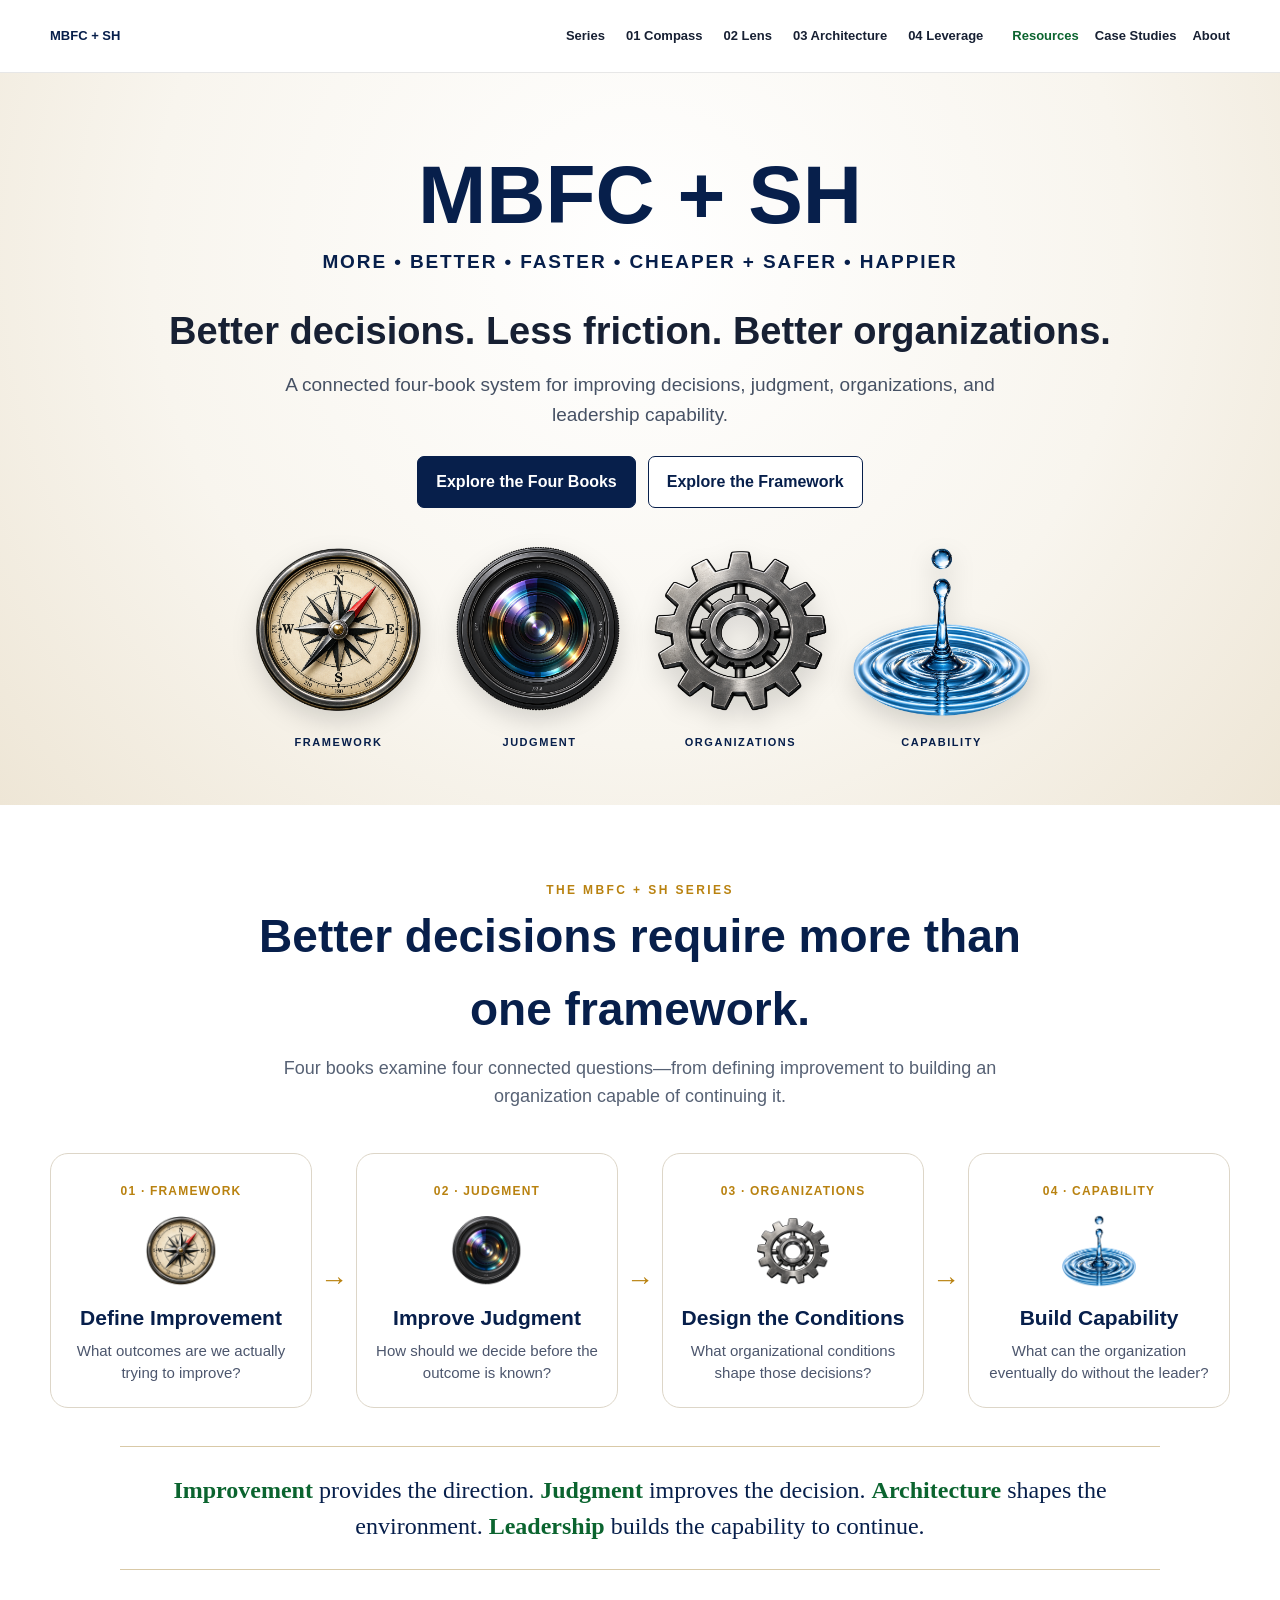
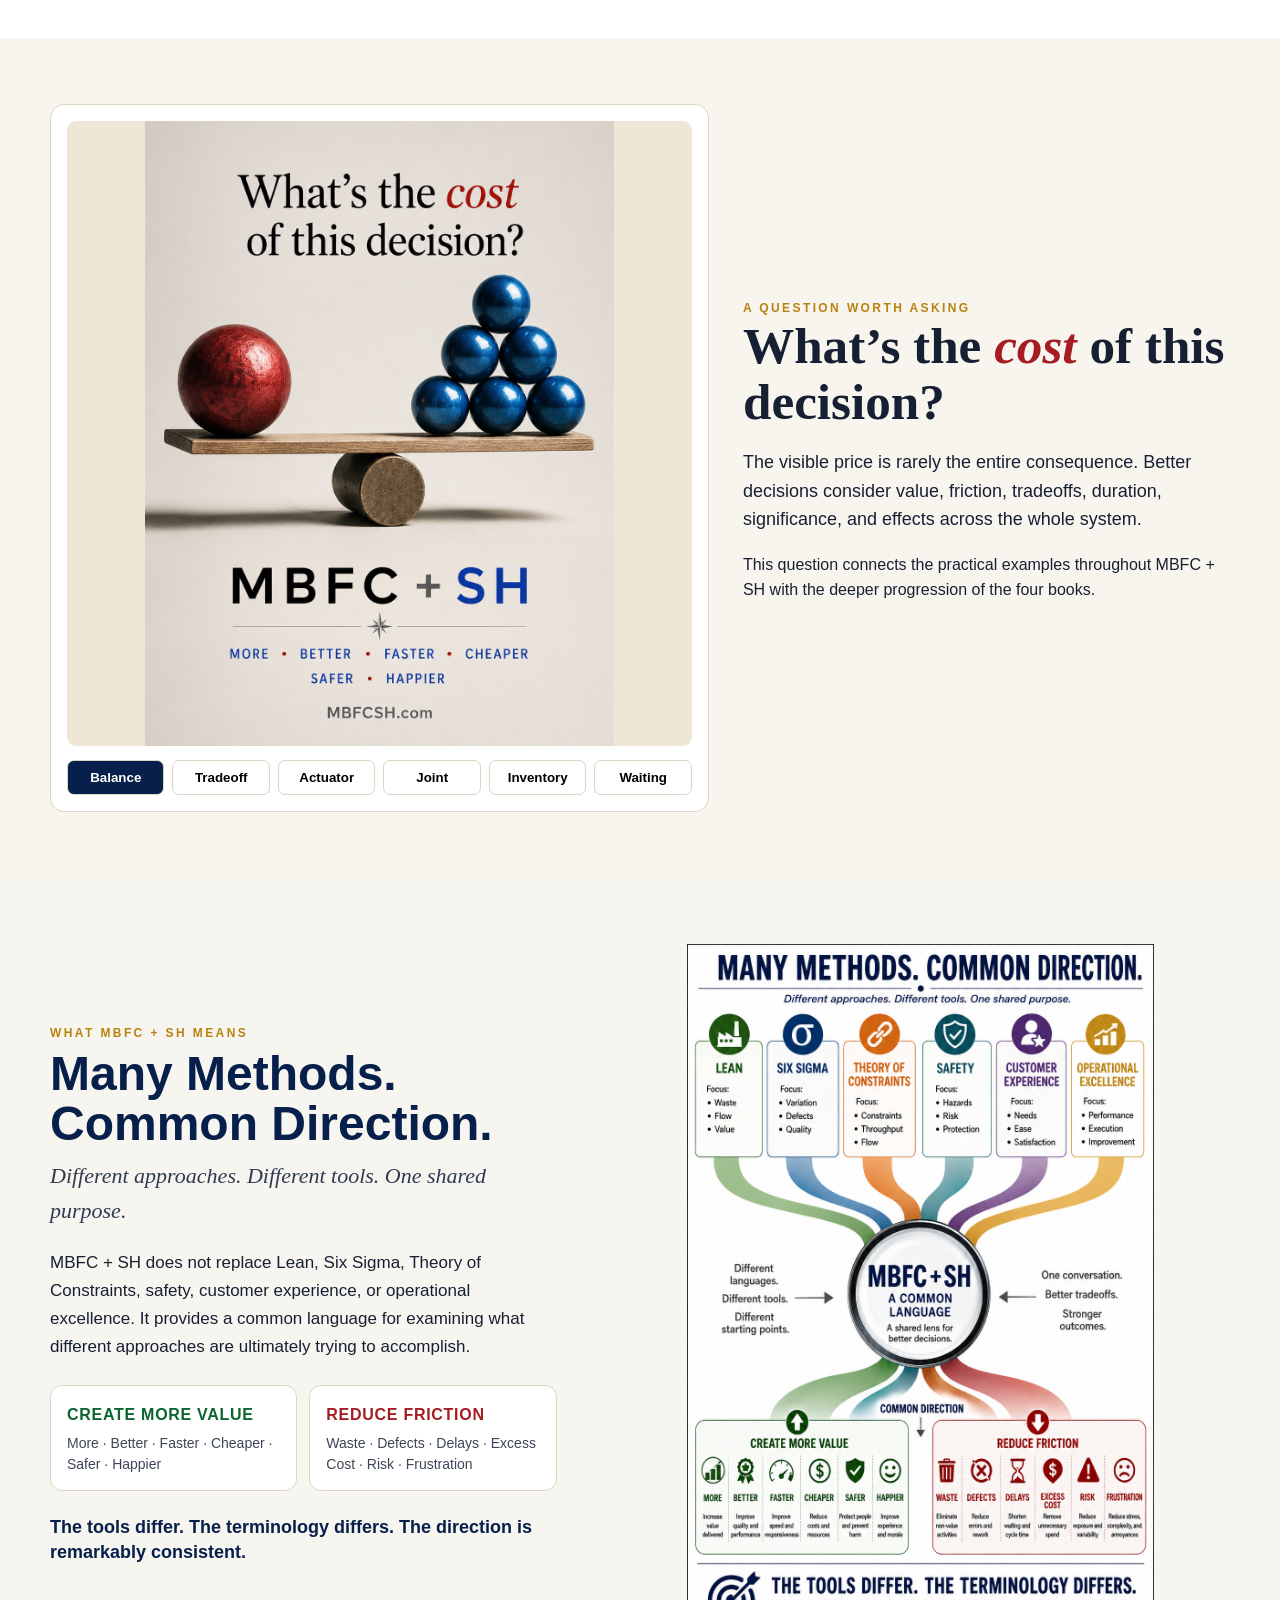
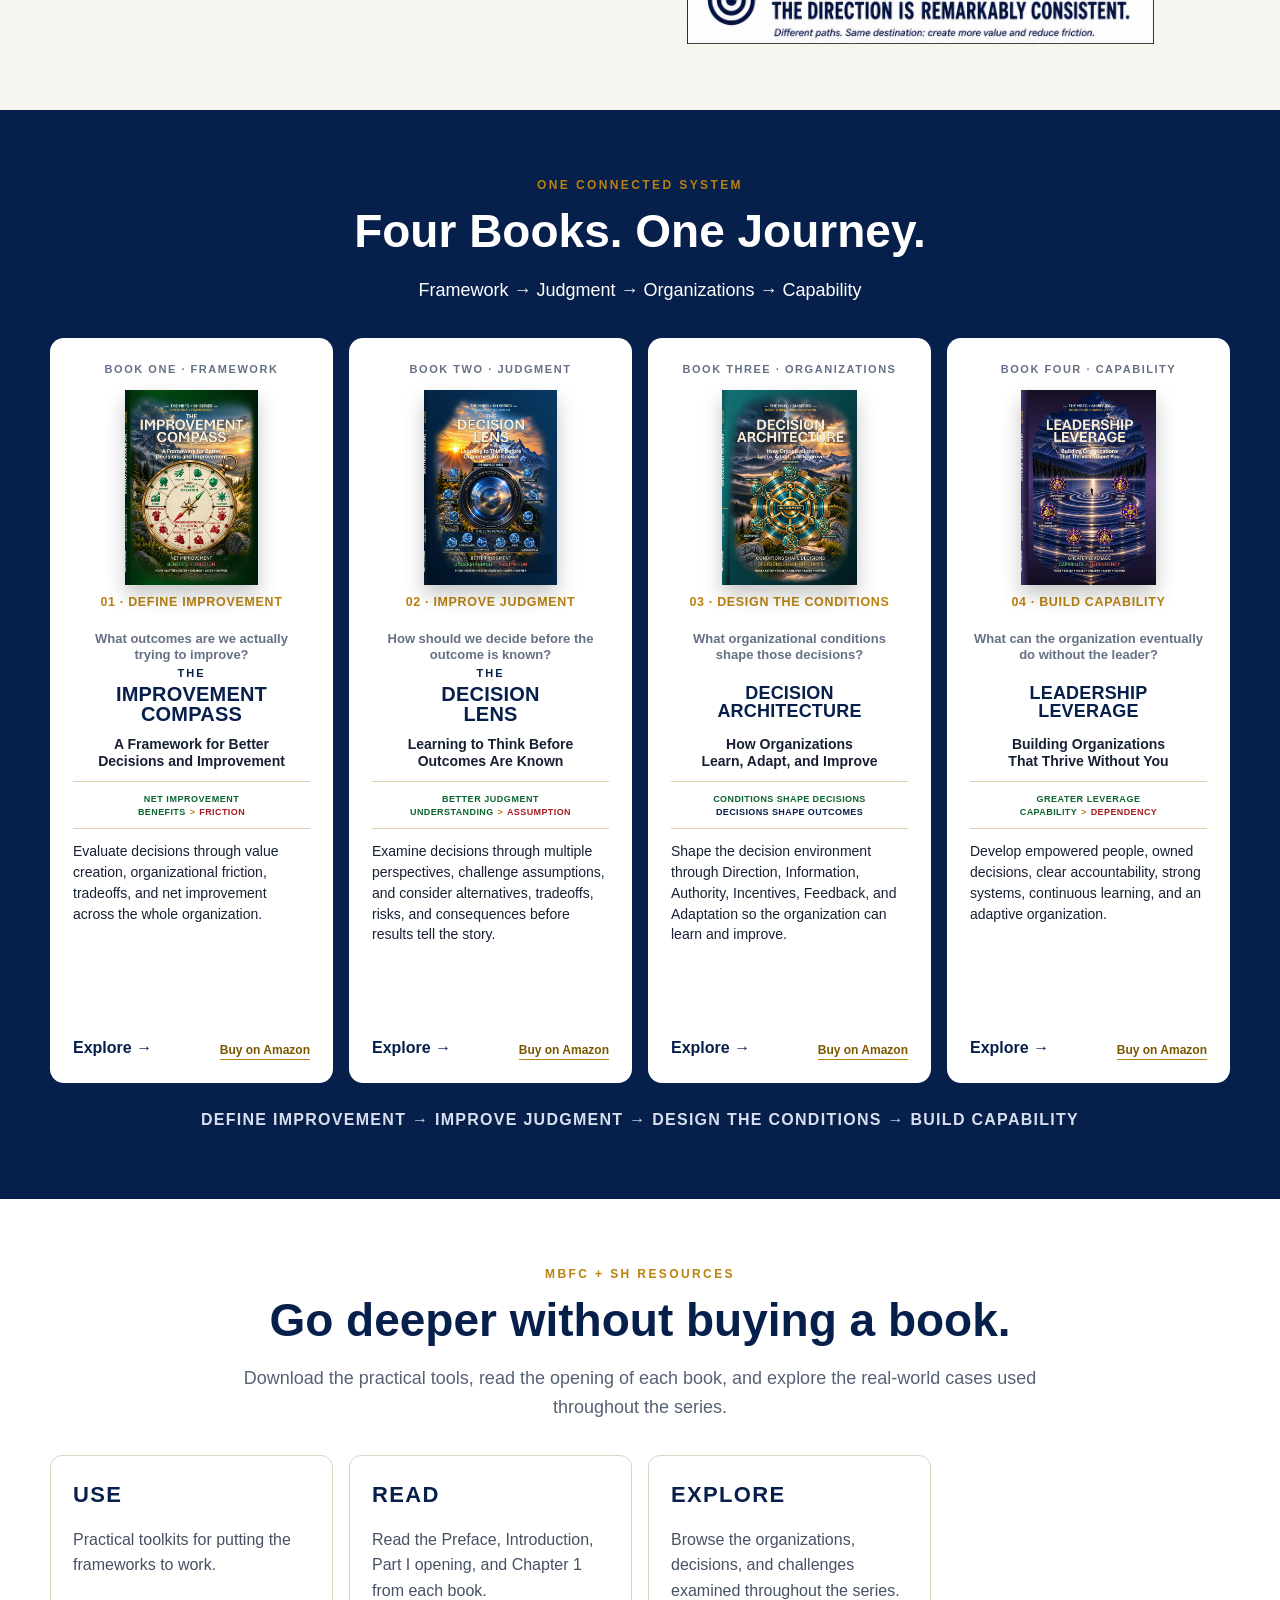
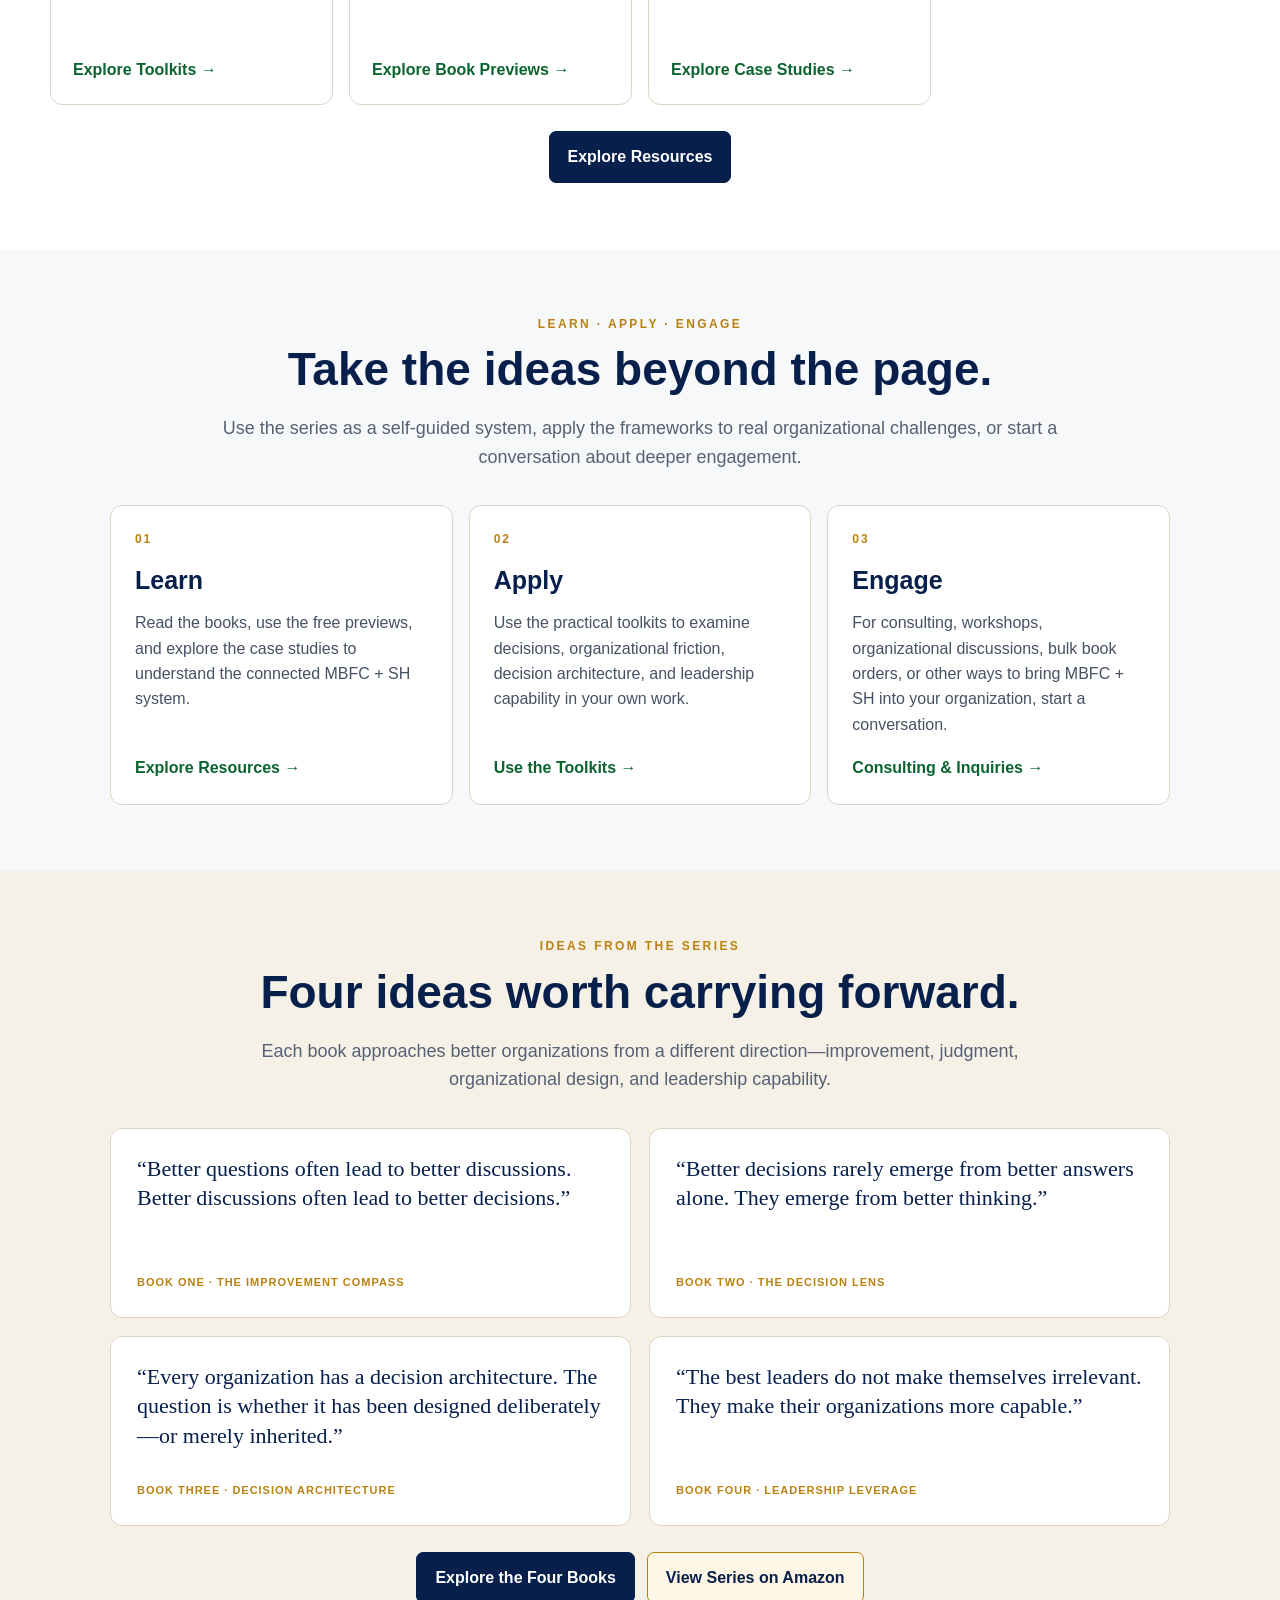
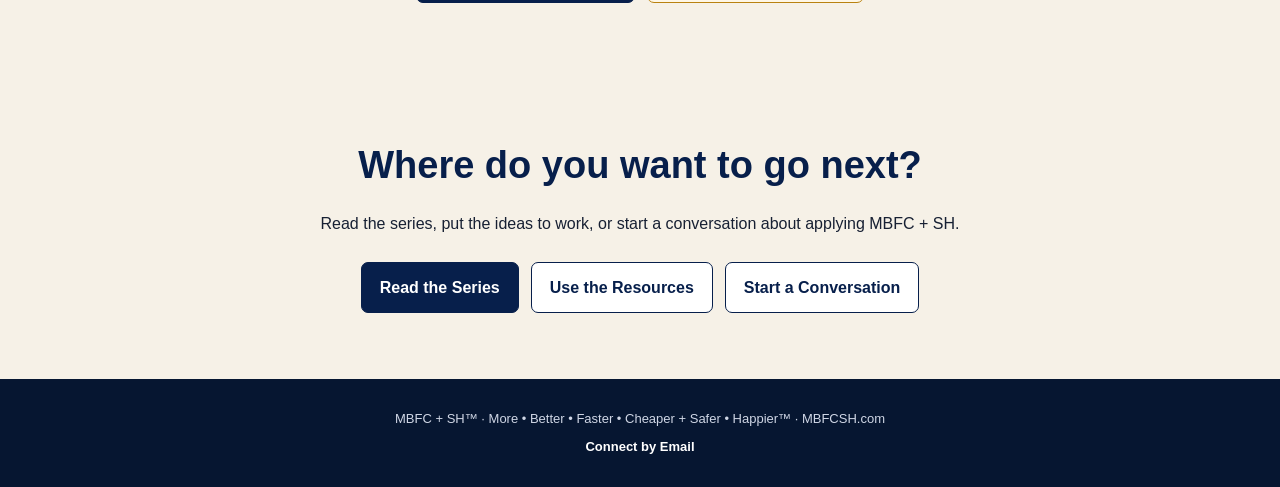
==== index.html @ 01ba4098 "Add files via upload" ====
<!DOCTYPE html>

<html lang="en">
<head>
<meta charset="utf-8"/><meta content="width=device-width,initial-scale=1" name="viewport"/>
<title>MBFC + SH | Four Books. One Connected System.</title>
<meta content="The MBFC + SH Series by Daniel Nichols: The Improvement Compass, The Decision Lens, Decision Architecture, and Leadership Leverage." name="description"/>
<link href="site.css" rel="stylesheet"/><link href="favicon.png" rel="icon" type="image/png"/>
</head>
<body>
<nav class="top"><div class="wrap nav"><a class="brand" href="index.html">MBFC + SH</a><div class="booknav"><a href="index.html">Series</a><a href="book-1.html">01 Compass</a><a href="book-2.html">02 Lens</a><a href="book-3.html">03 Architecture</a><a href="book-4.html">04 Leverage</a></div><div class="utility"><a class="resources" href="resources.html">Resources</a><a href="case-studies.html">Case Studies</a><a href="about.html">About</a></div></div></nav>
<header class="hero" id="top"><div class="wrap"><h1>MBFC + SH</h1><div class="strap">MORE • BETTER • FASTER • CHEAPER + SAFER • HAPPIER</div><h2>Better decisions. Less friction. Better organizations.</h2><p class="lead">A connected four-book system for improving decisions, judgment, organizations, and leadership capability.</p><div class="actions"><a class="btn primary" href="#books">Explore the Four Books</a><a class="btn secondary" href="#framework">Explore the Framework</a></div><div aria-label="The four-book journey" class="hero-symbols"><div><img alt="Compass symbol for The Improvement Compass" src="MBFC+SH_B1_Icon_Compass(1).png"/><span>FRAMEWORK</span></div><div><img alt="Lens symbol for The Decision Lens" src="MBFC+SH_B2_Icon_Lens(1).png"/><span>JUDGMENT</span></div><div><img alt="Gear symbol for Decision Architecture" src="MBFC+SH_B3_Icon_Gear(1).png"/><span>ORGANIZATIONS</span></div><div><img alt="Ripple symbol for Leadership Leverage" src="MBFC+SH_B4_Icon_Ripple(2).png"/><span>CAPABILITY</span></div></div></div></header>
<main>
<section class="series-system" id="framework"><div class="wrap"><div class="section-title"><div class="eyebrow">The MBFC + SH Series</div><h2>Better decisions require more than one framework.</h2><p>Four books examine four connected questions—from defining improvement to building an organization capable of continuing it.</p></div><div aria-label="The MBFC + SH four-book progression" class="series-progression"><article><div class="series-step">01 · FRAMEWORK</div><img alt="Compass symbol" src="MBFC+SH_B1_Icon_Compass(1).png"/><h3>Define Improvement</h3><p>What outcomes are we actually trying to improve?</p></article><div aria-hidden="true" class="series-arrow">→</div><article><div class="series-step">02 · JUDGMENT</div><img alt="Lens symbol" src="MBFC+SH_B2_Icon_Lens(1).png"/><h3>Improve Judgment</h3><p>How should we decide before the outcome is known?</p></article><div aria-hidden="true" class="series-arrow">→</div><article><div class="series-step">03 · ORGANIZATIONS</div><img alt="Architecture symbol" src="MBFC+SH_B3_Icon_Gear(1).png"/><h3>Design the Conditions</h3><p>What organizational conditions shape those decisions?</p></article><div aria-hidden="true" class="series-arrow">→</div><article><div class="series-step">04 · CAPABILITY</div><img alt="Ripple symbol" src="MBFC+SH_B4_Icon_Ripple(2).png"/><h3>Build Capability</h3><p>What can the organization eventually do without the leader?</p></article></div><div class="series-synthesis"><p><strong>Improvement</strong> provides the direction. <strong>Judgment</strong> improves the decision. <strong>Architecture</strong> shapes the environment. <strong>Leadership</strong> builds the capability to continue.</p></div></div></section><section class="cost"><div class="wrap cost-grid"><div class="cost-visual"><div class="cost-image-stage"><img alt="What’s the cost of this decision? MBFC + SH illustration" id="costImage" src="ChatGPT Image Jul 16, 2026, 05_05_32 PM.png"/></div><div class="cost-tabs"><button class="active" data-img="ChatGPT Image Jul 16, 2026, 05_05_32 PM.png">Balance</button><button data-img="ChatGPT Image Jul 16, 2026, 05_11_54 PM.png">Tradeoff</button><button data-img="ChatGPT Image Jul 16, 2026, 06_37_06 PM.png">Actuator</button><button data-img="ChatGPT Image Jul 16, 2026, 06_38_28 PM.png">Joint</button><button data-img="ChatGPT Image Jul 16, 2026, 06_44_32 PM.png">Inventory</button><button data-img="ChatGPT Image Jul 16, 2026, 06_46_07 PM.png">Waiting</button></div></div><div><div class="eyebrow">A Question Worth Asking</div><h2>What’s the <em>cost</em> of this decision?</h2><p style="font-size:18px">The visible price is rarely the entire consequence. Better decisions consider value, friction, tradeoffs, duration, significance, and effects across the whole system.</p><p>This question connects the practical examples throughout MBFC + SH with the deeper progression of the four books.</p></div></div></section><section class="common-direction" id="common-direction"><div class="wrap common-direction-grid"><div class="common-direction-copy"><div class="eyebrow">What MBFC + SH Means</div><h2>Many Methods. Common Direction.</h2><p class="common-direction-lead">Different approaches. Different tools. One shared purpose.</p><p>MBFC + SH does not replace Lean, Six Sigma, Theory of Constraints, safety, customer experience, or operational excellence. It provides a common language for examining what different approaches are ultimately trying to accomplish.</p><div class="common-direction-outcomes"><div><strong>Create more value</strong><span>More · Better · Faster · Cheaper · Safer · Happier</span></div><div><strong>Reduce friction</strong><span>Waste · Defects · Delays · Excess Cost · Risk · Frustration</span></div></div><p class="common-direction-close">The tools differ. The terminology differs. The direction is remarkably consistent.</p></div><figure class="common-direction-visual"><img alt="Many Methods. Common Direction. Different improvement approaches converge on MBFC + SH as a common language for creating more value and reducing organizational friction." src="B1_Many_Methods_Common_Direction.png"/></figure></div></section>
<section class="journey" id="books"><div class="wrap"><div class="section-title"><div class="eyebrow">One Connected System</div><h2>Four Books. One Journey.</h2><p>Framework → Judgment → Organizations → Capability</p></div><div class="journey-grid">
<article class="book" id="book1"><div class="num">BOOK ONE · FRAMEWORK</div><div class="journey-cover"><img alt="Book 1 front cover" src="MBFC_SH_B1_Front_Cover.png"/></div><div class="book-purpose"><strong>01 · DEFINE IMPROVEMENT</strong><br/>What outcomes are we actually trying to improve?</div><h3 class="cover-title has-the"><span class="small-the">THE</span><span class="main-title"><span>IMPROVEMENT</span><span>COMPASS</span></span></h3><div class="cover-subtitle"><span>A Framework for Better</span><span>Decisions and Improvement</span></div><div class="book-equation"><span class="equation-outcome">NET IMPROVEMENT</span><span class="equation-detail"><span class="formula-positive">BENEFITS</span> <span class="formula-sign">&gt;</span> <span class="formula-negative">FRICTION</span></span></div><p class="book-description">Evaluate decisions through value creation, organizational friction, tradeoffs, and net improvement across the whole organization.</p><div class="book-card-actions"><a class="book-explore" href="book-1.html">Explore →</a><a class="book-amazon" href="https://www.amazon.com/gp/product/B0HK3CNXB6" rel="noopener" target="_blank">Buy on Amazon</a></div></article>
<article class="book" id="book2"><div class="num">BOOK TWO · JUDGMENT</div><div class="journey-cover"><img alt="Book 2 front cover" src="MBFC_SH_B2_Front_Cover.png"/></div><div class="book-purpose"><strong>02 · IMPROVE JUDGMENT</strong><br/>How should we decide before the outcome is known?</div><h3 class="cover-title has-the"><span class="small-the">THE</span><span class="main-title"><span>DECISION</span><span>LENS</span></span></h3><div class="cover-subtitle"><span>Learning to Think Before</span><span>Outcomes Are Known</span></div><div class="book-equation"><span class="equation-outcome">BETTER JUDGMENT</span><span class="equation-detail"><span class="formula-positive">UNDERSTANDING</span> <span class="formula-sign">&gt;</span> <span class="formula-negative">ASSUMPTION</span></span></div><p class="book-description">Examine decisions through multiple perspectives, challenge assumptions, and consider alternatives, tradeoffs, risks, and consequences before results tell the story.</p><div class="book-card-actions"><a class="book-explore" href="book-2.html">Explore →</a><a class="book-amazon" href="https://www.amazon.com/gp/product/B0HJXK1VC1" rel="noopener" target="_blank">Buy on Amazon</a></div></article>
<article class="book" id="book3"><div class="num">BOOK THREE · ORGANIZATIONS</div><div class="journey-cover"><img alt="Book 3 front cover" src="MBFC_SH_B3_Front_Cover.png"/></div><div class="book-purpose"><strong>03 · DESIGN THE CONDITIONS</strong><br/>What organizational conditions shape those decisions?</div><h3 class="cover-title"><span class="main-title"><span>DECISION</span><span>ARCHITECTURE</span></span></h3><div class="cover-subtitle"><span>How Organizations</span><span>Learn, Adapt, and Improve</span></div><div class="book-equation"><span class="formula-positive">CONDITIONS SHAPE DECISIONS</span><span class="equation-detail formula-causal">DECISIONS SHAPE OUTCOMES</span></div><p class="book-description">Shape the decision environment through Direction, Information, Authority, Incentives, Feedback, and Adaptation so the organization can learn and improve.</p><div class="book-card-actions"><a class="book-explore" href="book-3.html">Explore →</a><a class="book-amazon" href="https://www.amazon.com/gp/product/B0HK3NGKKW" rel="noopener" target="_blank">Buy on Amazon</a></div></article>
<article class="book" id="book4"><div class="num">BOOK FOUR · CAPABILITY</div><div class="journey-cover"><img alt="Book 4 front cover" src="MBFC_SH_B4_Front_Cover.png"/></div><div class="book-purpose"><strong>04 · BUILD CAPABILITY</strong><br/>What can the organization eventually do without the leader?</div><h3 class="cover-title"><span class="main-title"><span>LEADERSHIP</span><span>LEVERAGE</span></span></h3><div class="cover-subtitle"><span>Building Organizations</span><span>That Thrive Without You</span></div><div class="book-equation"><span class="equation-outcome">GREATER LEVERAGE</span><span class="equation-detail"><span class="formula-positive">CAPABILITY</span> <span class="formula-sign">&gt;</span> <span class="formula-negative">DEPENDENCY</span></span></div><p class="book-description">Develop empowered people, owned decisions, clear accountability, strong systems, continuous learning, and an adaptive organization.</p><div class="book-card-actions"><a class="book-explore" href="book-4.html">Explore →</a><a class="book-amazon" href="https://www.amazon.com/gp/product/B0HJXXVZPK" rel="noopener" target="_blank">Buy on Amazon</a></div></article>
</div><div class="connector">DEFINE IMPROVEMENT → IMPROVE JUDGMENT → DESIGN THE CONDITIONS → BUILD CAPABILITY</div></div></section>

<section id="tools"><div class="wrap"><div class="section-title"><div class="eyebrow">MBFC + SH Resources</div><h2>Go deeper without buying a book.</h2><p>Download the practical tools, read the opening of each book, and explore the real-world cases used throughout the series.</p></div><div class="resource-grid"><div class="resource"><h3>USE</h3><p>Practical toolkits for putting the frameworks to work.</p><a href="resources.html">Explore Toolkits →</a></div><div class="resource"><h3>READ</h3><p>Read the Preface, Introduction, Part I opening, and Chapter 1 from each book.</p><a href="resources.html">Explore Book Previews →</a></div><div class="resource"><h3>EXPLORE</h3><p>Browse the organizations, decisions, and challenges examined throughout the series.</p><a href="case-studies.html">Explore Case Studies →</a></div></div><div class="actions"><a class="btn primary" href="resources.html">Explore Resources</a></div></div></section><section class="engage-section" id="engage">
<div class="wrap">
<div class="section-title">
<div class="eyebrow">Learn · Apply · Engage</div>
<h2>Take the ideas beyond the page.</h2>
<p>Use the series as a self-guided system, apply the frameworks to real organizational challenges, or start a conversation about deeper engagement.</p>
</div>
<div class="engage-grid">
<article class="engage-card"><div class="engage-number">01</div><h3>Learn</h3><p>Read the books, use the free previews, and explore the case studies to understand the connected MBFC + SH system.</p><a href="resources.html">Explore Resources →</a></article>
<article class="engage-card"><div class="engage-number">02</div><h3>Apply</h3><p>Use the practical toolkits to examine decisions, organizational friction, decision architecture, and leadership capability in your own work.</p><a href="resources.html">Use the Toolkits →</a></article>
<article class="engage-card"><div class="engage-number">03</div><h3>Engage</h3><p>For consulting, workshops, organizational discussions, bulk book orders, or other ways to bring MBFC + SH into your organization, start a conversation.</p><a href="mailto:hello@mbfcsh.com?subject=MBFC%20%2B%20SH%20Consulting%20and%20Engagement">Consulting &amp; Inquiries →</a></article>
</div>
</div>
</section>
<section class="series-voices" id="ideas-from-series">
<div class="wrap">
<div class="section-title">
<div class="eyebrow">Ideas from the Series</div>
<h2>Four ideas worth carrying forward.</h2>
<p>Each book approaches better organizations from a different direction—improvement, judgment, organizational design, and leadership capability.</p>
</div>
<div class="quote-grid">
<blockquote class="series-quote"><p>“Better questions often lead to better discussions. Better discussions often lead to better decisions.”</p><cite>Book One · The Improvement Compass</cite></blockquote>
<blockquote class="series-quote"><p>“Better decisions rarely emerge from better answers alone. They emerge from better thinking.”</p><cite>Book Two · The Decision Lens</cite></blockquote>
<blockquote class="series-quote"><p>“Every organization has a decision architecture. The question is whether it has been designed deliberately—or merely inherited.”</p><cite>Book Three · Decision Architecture</cite></blockquote>
<blockquote class="series-quote"><p>“The best leaders do not make themselves irrelevant. They make their organizations more capable.”</p><cite>Book Four · Leadership Leverage</cite></blockquote>
</div>
<div class="actions"><a class="btn primary" href="#books">Explore the Four Books</a><a class="btn amazon" href="https://www.amazon.com/dp/B0HJXV8ZD6?binding=hardcover" rel="noopener" target="_blank">View Series on Amazon</a></div>
</div>
</section>
<section class="final"><div class="wrap"><h2>Where do you want to go next?</h2><p>Read the series, put the ideas to work, or start a conversation about applying MBFC + SH.</p><div class="actions"><a class="btn primary" href="#books">Read the Series</a><a class="btn secondary" href="resources.html">Use the Resources</a><a class="btn secondary" href="mailto:hello@mbfcsh.com?subject=MBFC%20%2B%20SH%20Consulting%20and%20Engagement">Start a Conversation</a></div></div></section>
</main><footer><div class="wrap"><div>MBFC + SH™ · More • Better • Faster • Cheaper + Safer • Happier™ · MBFCSH.com</div><div class="footer-connect"><a href="mailto:hello@mbfcsh.com?subject=MBFC%20%2B%20SH">Connect by Email</a></div></div></footer>
<script>
const costImage=document.getElementById('costImage');
const costVisual=document.querySelector('.cost-visual');
const costButtons=[...document.querySelectorAll('.cost-tabs button')];
const reduceMotion=window.matchMedia('(prefers-reduced-motion: reduce)').matches;
let costIndex=0;
let costTimer=null;
let fadeTimer=null;
function showCostImage(index){
  costIndex=(index+costButtons.length)%costButtons.length;
  const btn=costButtons[costIndex];
  costButtons.forEach(b=>b.classList.remove('active'));
  btn.classList.add('active');
  if(costImage.src.endsWith(encodeURI(btn.dataset.img))||costImage.getAttribute('src')===btn.dataset.img)return;
  costImage.classList.add('is-fading');
  clearTimeout(fadeTimer);
  fadeTimer=setTimeout(()=>{
    costImage.src=btn.dataset.img;
    requestAnimationFrame(()=>costImage.classList.remove('is-fading'));
  },250);
}
function startCostRotation(){
  if(reduceMotion||costTimer)return;
  costTimer=setInterval(()=>showCostImage(costIndex+1),5000);
}
function stopCostRotation(){
  clearInterval(costTimer);
  costTimer=null;
}
costButtons.forEach((btn,index)=>btn.addEventListener('click',()=>{
  showCostImage(index);
  stopCostRotation();
  startCostRotation();
}));
costVisual.addEventListener('mouseenter',stopCostRotation);
costVisual.addEventListener('mouseleave',startCostRotation);
costVisual.addEventListener('focusin',stopCostRotation);
costVisual.addEventListener('focusout',startCostRotation);
startCostRotation();
</script></body></html>
---- site.css ----
:root{--navy:#071f4b;--green:#0b642f;--red:#a51d23;--gold:#b98210;--cream:#f6f1e7;--ink:#172033;--muted:#667085;--line:#ddd4c4;--white:#fff;--max:1180px}
*{box-sizing:border-box}html{scroll-behavior:smooth}body{margin:0;color:var(--ink);background:#fff;font-family:Arial,Helvetica,sans-serif;line-height:1.58}a{color:inherit}.wrap{width:min(var(--max),calc(100% - 40px));margin:auto}.top{position:sticky;top:0;z-index:50;background:rgba(255,255,255,.97);border-bottom:1px solid #e7e7e7;backdrop-filter:blur(10px)}.nav{min-height:72px;display:flex;align-items:center;gap:20px}.brand{font-weight:900;color:var(--navy);font-size:24px;text-decoration:none;margin-right:auto}.nav a{text-decoration:none;font-size:13px;font-weight:800}.booknav{display:flex;gap:3px}.booknav a{padding:9px 9px;border-radius:7px}.booknav a:hover,.booknav a.active{background:var(--cream)}.utility{display:flex;gap:16px}.utility .resources{color:var(--green)}
.hero{background:radial-gradient(circle at 50% 25%,#fff 0%,#f8f5ee 58%,#eee6d6 100%);padding:68px 0 54px;text-align:center}.eyebrow{text-transform:uppercase;letter-spacing:.2em;font-size:12px;font-weight:900;color:var(--gold)}h1{font-size:clamp(46px,7vw,82px);line-height:.98;margin:14px 0 12px;color:var(--navy)}.strap{font-weight:900;letter-spacing:.1em;color:var(--navy);font-size:clamp(13px,2vw,19px)}.hero h2{font-size:clamp(24px,3vw,38px);margin:24px 0 9px}.lead{font-size:19px;max-width:800px;margin:0 auto;color:#465164}.actions{display:flex;justify-content:center;gap:12px;flex-wrap:wrap;margin-top:26px}.btn{display:inline-block;padding:12px 18px;border-radius:7px;text-decoration:none;font-weight:900;border:1px solid var(--navy)}.primary{background:var(--navy);color:#fff}.secondary{background:#fff;color:var(--navy)}
.hero-symbols{display:grid;grid-template-columns:repeat(4,1fr);gap:24px;max-width:780px;margin:36px auto 0}.hero-symbols img{width:100%;aspect-ratio:1;object-fit:contain;filter:drop-shadow(0 10px 12px rgba(0,0,0,.14))}.hero-symbols span{display:block;font-size:11px;font-weight:900;letter-spacing:.14em;color:var(--navy);margin-top:6px}
section{padding:66px 0}.section-title{text-align:center;max-width:850px;margin:0 auto 34px}.section-title h2{font-size:clamp(30px,4vw,46px);color:var(--navy);margin:0 0 8px}.section-title p{font-size:18px;color:#566174;margin:0}.compass-grid,.split{display:grid;grid-template-columns:1fr 1.08fr;gap:48px;align-items:center}.compass-grid img,.split img{width:100%;object-fit:contain}.question{font-family:Georgia,serif;font-size:clamp(30px,4vw,50px);line-height:1.15;margin:0 0 18px}.net{font-weight:800;color:var(--green)}.dual{display:grid;grid-template-columns:1fr 1fr;border:1px solid var(--line);border-radius:16px;overflow:hidden}.dual>div{padding:30px}.value{background:#eef7f0}.friction{background:#fff0f0}.dual h3{font-size:24px;margin:0 0 13px}.value h3{color:var(--green)}.friction h3{color:var(--red)}.six{display:grid;grid-template-columns:repeat(3,1fr);gap:10px}.pill{background:#fff;border:1px solid rgba(0,0,0,.1);padding:12px 10px 11px;border-radius:8px;font-weight:800;text-align:center;min-height:92px;display:flex;flex-direction:column;align-items:center;justify-content:center;gap:6px}.pill img{width:40px;height:40px;object-fit:contain;display:block}.pill span{display:block;line-height:1.15}
.journey,.dark{background:var(--navy);color:#fff}.journey .section-title h2,.journey .section-title p,.dark h2{color:#fff}.journey-grid{display:grid;grid-template-columns:repeat(4,1fr);gap:16px}.book{background:#fff;color:var(--ink);border-radius:14px;padding:23px;min-height:375px;display:flex;flex-direction:column}.num{font-size:11px;letter-spacing:.14em;font-weight:900;color:var(--muted)}.symbol{height:110px;display:grid;place-items:center}.symbol img{height:104px;width:104px;object-fit:contain;filter:drop-shadow(0 7px 8px rgba(0,0,0,.16))}.book h3{font-size:23px;line-height:1.08;color:var(--navy);margin:8px 0}.role{text-transform:uppercase;letter-spacing:.12em;font-size:11px;font-weight:900;color:var(--gold)}.book p{font-size:15px}.book a{margin-top:auto;font-weight:900;color:var(--navy);text-decoration:none}.connector{text-align:center;font-weight:900;margin-top:24px;letter-spacing:.08em;color:#d7dfef}
.cost{background:#f8f5ee}.cost-grid{display:grid;grid-template-columns:1.15fr .85fr;gap:34px;align-items:center}.cost-visual{background:white;border:1px solid var(--line);border-radius:14px;padding:16px}.cost-visual img{width:100%;display:block}.cost-tabs{display:grid;grid-template-columns:repeat(6,1fr);gap:8px;margin-top:14px}.cost-tabs button{border:1px solid var(--line);background:#fff;border-radius:7px;padding:9px 6px;font-weight:800;cursor:pointer}.cost-tabs button.active{background:var(--navy);color:#fff}.cost h2{font-family:Georgia,serif;font-size:clamp(34px,4vw,52px);line-height:1.1;margin:0 0 15px}.cost em{color:var(--red)}
.resource-grid,.feature-grid{display:grid;grid-template-columns:repeat(4,1fr);gap:16px}.resource,.feature{border:1px solid var(--line);border-radius:12px;padding:22px;background:#fff}.resource h3,.feature h3{color:var(--navy);margin-top:0}.resource .icon{width:76px;height:76px;object-fit:contain;float:right;margin-left:12px}.resource a{font-weight:900;color:var(--green);text-decoration:none}.soft{background:#f7f8fa}.quote{font-family:Georgia,serif;font-size:28px;line-height:1.3;color:var(--navy)}.final{text-align:center;background:var(--cream)}.final h2{font-size:38px;color:var(--navy);margin:0 0 8px}.seriesbar{display:flex;justify-content:center;gap:8px;flex-wrap:wrap;margin:24px 0}.seriesbar a{background:#fff;border:1px solid var(--line);padding:10px 13px;border-radius:8px;text-decoration:none;font-weight:800;font-size:13px}footer{background:#061631;color:#cfd6e5;padding:30px 0;font-size:13px;text-align:center}
.bookhero{padding:58px 0;background:linear-gradient(135deg,#f9f6ef,#fff)}.bookhero-grid{display:grid;grid-template-columns:.7fr 1.3fr;gap:48px;align-items:center}.bookhero img{width:100%;max-width:300px;margin:auto;display:block;filter:drop-shadow(0 14px 14px rgba(0,0,0,.14))}.bookhero h1{font-size:clamp(42px,6vw,68px)}.bookhero .subtitle{font-family:Georgia,serif;font-size:25px;color:#3c4658}.bigq{font-family:Georgia,serif;font-size:clamp(29px,4vw,46px);line-height:1.18;color:var(--navy)}.sixcards{display:grid;grid-template-columns:repeat(3,1fr);gap:14px}.sixcard{border:1px solid var(--line);border-radius:10px;padding:20px;background:#fff}.sixcard strong{color:var(--navy);display:block;margin-bottom:5px}.resource-callout{border:2px solid var(--green);background:#f0f8f2;border-radius:16px;padding:30px}.resource-callout h2{margin-top:0;color:var(--green)}
@media(max-width:900px){.booknav{display:none}.compass-grid,.split,.cost-grid,.bookhero-grid{grid-template-columns:1fr}.journey-grid,.resource-grid,.feature-grid{grid-template-columns:1fr 1fr}.dual{grid-template-columns:1fr}.utility a{display:none}.utility a.resources,.utility a[href="case-studies.html"]{display:inline}}@media(max-width:580px){.wrap{width:min(var(--max),calc(100% - 26px))}.hero-symbols{grid-template-columns:repeat(2,1fr)}.journey-grid,.resource-grid,.feature-grid,.sixcards{grid-template-columns:1fr}.six{grid-template-columns:1fr 1fr}.pill{min-height:82px}.pill img{width:32px;height:32px}.cost-tabs{grid-template-columns:repeat(3,1fr)}.nav{min-height:62px}.brand{font-size:20px}.hero{padding-top:48px}}

/* v4: physical book covers */
.cover-wrap{display:flex;justify-content:center;align-items:center}.bookhero img.book-cover{width:auto;max-width:300px;max-height:450px;filter:drop-shadow(0 18px 18px rgba(0,0,0,.22));border-radius:2px}.journey-cover{height:200px;display:flex;align-items:center;justify-content:center;margin:12px 0 4px}.journey-cover img{max-height:195px;max-width:190px;width:auto;object-fit:contain;filter:drop-shadow(0 10px 10px rgba(0,0,0,.22))}.journey-grid .book{min-height:570px}.journey-grid .symbol{height:72px}.journey-grid .symbol img{height:68px;width:68px}@media(max-width:900px){.bookhero img.book-cover{max-width:270px;max-height:405px}.journey-grid .book{min-height:540px}}

/* v6: expanded manuscript-grounded book pages */
.booklead{margin:18px 0 0}.actions.left{justify-content:flex-start}.core-question{padding:52px 0}.reading-width{max-width:900px}.reading-width p,.audience p{font-size:18px;color:#465164}.book-section-title{font-family:Georgia,serif;font-size:clamp(30px,4vw,46px);line-height:1.15;color:var(--navy);margin:8px 0 20px}.idea-grid{display:grid;grid-template-columns:repeat(3,1fr);gap:16px}.idea{border-top:4px solid var(--gold);background:#fff;border-radius:8px;padding:20px;box-shadow:0 5px 18px rgba(7,31,75,.06)}.idea h3{color:var(--navy);margin:0 0 8px;font-size:20px}.idea p{margin:0;color:#566174}.figure-pair{display:grid;grid-template-columns:1fr 1fr;gap:24px}.figure-card{background:#fff;border:1px solid var(--line);border-radius:14px;padding:20px}.figure-card img{width:100%;max-height:470px;object-fit:contain}.figure-card h3{color:var(--navy);font-size:23px;margin:12px 0 6px}.figure-card p{margin:0;color:#566174}.process-row{display:grid;grid-template-columns:repeat(4,1fr);gap:14px}.process-row>div{background:#fff;border:1px solid var(--line);border-radius:12px;padding:20px}.process-row strong{display:grid;place-items:center;width:36px;height:36px;border-radius:50%;background:var(--navy);color:#fff}.process-row h3{color:var(--navy);margin:14px 0 7px}.process-row p{margin:0;color:#566174}.architecture-flow{display:grid;grid-template-columns:repeat(6,1fr);gap:8px}.architecture-flow span{padding:18px 8px;text-align:center;border:1px solid var(--line);background:#fff;border-radius:9px;font-weight:900;color:var(--navy)}.statement{max-width:880px;margin:28px auto 0;text-align:center;font-family:Georgia,serif;font-size:24px;line-height:1.35;color:var(--navy)}.statement p{font-family:Arial,Helvetica,sans-serif;font-size:17px;color:#566174}.leverage-path{display:flex;align-items:stretch;justify-content:center;gap:9px}.leverage-path>div:not(.arrow){flex:1;background:#fff;border:1px solid var(--line);border-radius:10px;padding:18px;text-align:center}.leverage-path strong,.leverage-path span{display:block}.leverage-path strong{color:var(--navy);font-size:19px}.leverage-path span{font-size:14px;color:#566174;margin-top:6px}.leverage-path .arrow{display:grid;place-items:center;font-size:28px;color:var(--gold)}.question-grid{display:grid;grid-template-columns:.8fr 1.2fr;gap:50px;align-items:start}.question-grid h2{font-size:38px;margin:7px 0 10px}.question-grid p{color:#d8deea}.question-grid ul{margin:0;padding:0;list-style:none;display:grid;gap:10px}.question-grid li{border:1px solid rgba(255,255,255,.2);border-radius:8px;padding:13px 16px;font-family:Georgia,serif;font-size:18px;background:rgba(255,255,255,.05)}.audience{max-width:900px}.audience h2{font-size:36px;color:var(--navy);margin:7px 0 12px}
@media(max-width:900px){.idea-grid{grid-template-columns:1fr 1fr}.figure-pair,.question-grid{grid-template-columns:1fr}.process-row{grid-template-columns:1fr 1fr}.architecture-flow{grid-template-columns:repeat(3,1fr)}.leverage-path{display:grid;grid-template-columns:1fr}.leverage-path .arrow{transform:rotate(90deg)}}
@media(max-width:580px){.idea-grid,.process-row{grid-template-columns:1fr}.architecture-flow{grid-template-columns:1fr 1fr}.core-question{padding:40px 0}.reading-width p,.audience p{font-size:17px}}

/* Book 1 — Language of Improvement */
.improvement-language .section-title{max-width:820px;margin-bottom:34px}
.language-group{margin-top:34px}
.language-group+.language-group{margin-top:54px;padding-top:44px;border-top:1px solid rgba(22,45,36,.14)}
.language-group-heading{margin-bottom:20px}
.language-group-heading span{display:block;font-size:.78rem;font-weight:800;letter-spacing:.13em;text-transform:uppercase;margin-bottom:6px}
.value-group .language-group-heading span{color:#176b45}
.friction-group .language-group-heading span{color:#8d2830}
.language-group-heading h3{margin:0;font-size:1.35rem}
.language-grid{display:grid;grid-template-columns:repeat(3,minmax(0,1fr));gap:18px}
.language-card{display:flex;align-items:center;gap:14px;padding:16px 18px;border:1px solid rgba(22,45,36,.12);border-radius:14px;background:#fff;min-height:104px}
.language-card img{width:60px;height:60px;object-fit:contain;flex:0 0 60px}
.language-card strong{display:block;font-size:1.08rem;margin-bottom:5px}
.language-card p{margin:0;line-height:1.45;font-size:.94rem}
.value-group .language-card{border-top:3px solid rgba(23,107,69,.58)}
.friction-group .language-card{border-top:3px solid rgba(141,40,48,.58)}
@media(max-width:900px){.language-grid{grid-template-columns:repeat(2,minmax(0,1fr))}}
@media(max-width:600px){.language-grid{grid-template-columns:1fr}.language-card{min-height:auto}.language-card img{width:50px;height:50px;flex-basis:50px}}

/* v7: Book 2 — The Language of Judgment */
.judgment-language .section-title{max-width:760px;margin-bottom:34px}
.judgment-group{margin-top:28px}
.judgment-group + .judgment-group{margin-top:54px;padding-top:42px;border-top:1px solid rgba(22,53,77,.16)}
.judgment-group-head{display:grid;grid-template-columns:210px 1fr;gap:24px;align-items:baseline;margin-bottom:22px}
.judgment-group-head>span{font-family:Georgia,'Times New Roman',serif;font-size:1.55rem;font-weight:700;color:#17334a}
.judgment-group-head p{margin:0;color:#5d6a72;max-width:650px}
.judgment-grid{display:grid;grid-template-columns:repeat(3,1fr);gap:18px}
.judgment-card{background:#fff;border:1px solid rgba(22,53,77,.13);border-radius:14px;padding:18px 20px;box-shadow:0 10px 28px rgba(20,43,61,.06)}
.judgment-card img{display:block;width:60px;height:60px;object-fit:contain;margin:0 auto 12px;filter:drop-shadow(0 5px 7px rgba(17,54,88,.12))}
.judgment-card strong{display:block;font-size:1.05rem;color:#17334a;margin-bottom:7px}
.judgment-card span{display:block;line-height:1.55;color:#59666f;font-size:.94rem}
.judgment-close{text-align:center;margin:54px auto 6px;font-size:1.05rem;letter-spacing:.12em;font-weight:800;color:#17334a}
.judgment-close span{color:#3476a6}
@media(max-width:820px){.judgment-grid{grid-template-columns:repeat(2,1fr)}.judgment-group-head{grid-template-columns:1fr;gap:6px}}
@media(max-width:540px){.judgment-grid{grid-template-columns:1fr}.judgment-card{display:grid;grid-template-columns:58px 1fr;column-gap:14px;align-items:start}.judgment-card img{width:50px;height:50px;grid-row:1/3;margin:0}.judgment-card strong{align-self:end}.judgment-close{line-height:1.8}}

/* Book 3 + Book 4 visual framework additions */
.architecture-intro{display:flex;justify-content:center;margin:8px auto 28px}.architecture-intro img{width:min(360px,72vw);height:auto;display:block}.icon-sixcards .sixcard{display:flex;align-items:flex-start;gap:14px}.icon-sixcards .sixcard img,.capability-card img{width:60px;height:60px;object-fit:contain;flex:0 0 60px}.icon-sixcards .sixcard strong{display:block;margin-bottom:4px}.capability-grid{display:grid;grid-template-columns:repeat(2,minmax(0,1fr));gap:18px;max-width:940px;margin:0 auto}.capability-card{display:flex;align-items:flex-start;gap:16px;padding:20px;border:1px solid rgba(31,42,55,.12);border-radius:16px;background:#fff}.capability-card strong{display:block;font-size:1.08rem;margin:2px 0 5px}.capability-card span{display:block;line-height:1.55}.leader-transition{display:grid;grid-template-columns:180px 1fr;gap:34px;align-items:center;max-width:850px;margin:34px auto 26px}.leader-transition img{width:180px;max-height:280px;object-fit:contain;justify-self:center}.leader-transition blockquote{font-family:Georgia,serif;font-size:clamp(1.5rem,3vw,2.25rem);line-height:1.18;margin:7px 0 14px;color:var(--navy)}.leader-transition p{margin:0;line-height:1.65}
@media(max-width:700px){.architecture-intro img{width:min(300px,82vw)}.icon-sixcards .sixcard img,.capability-card img{width:50px;height:50px;flex-basis:50px}.capability-grid{grid-template-columns:1fr}.leader-transition{grid-template-columns:1fr;gap:14px;text-align:center}.leader-transition img{width:120px;max-height:210px}.leader-transition .eyebrow{text-align:center}}

/* v11 — primary framework visuals */
.framework-visual{display:flex;justify-content:center;align-items:center;margin:10px auto 34px}
.framework-visual img{display:block;width:auto;height:auto;max-width:100%;object-fit:contain}
.framework-visual-tall img{max-width:520px;max-height:650px}
.framework-visual-wide img{max-width:760px;max-height:660px}
.framework-visual-landscape img{max-width:820px;max-height:620px}
.architecture-intro img{width:min(620px,88vw);max-height:650px;object-fit:contain}
@media(max-width:700px){.framework-visual{margin:6px auto 26px}.framework-visual-tall img{max-width:min(92vw,480px)}.framework-visual-wide img,.framework-visual-landscape img{max-width:96vw}.architecture-intro img{width:94vw;max-height:none}}
/* Book 4: text-only leadership transition after framework consolidation */
.leader-transition:has(> div:only-child){display:block;max-width:850px;margin:34px auto 26px}


/* Homepage cost-of-decision rotator */
.cost-image-stage{width:100%;aspect-ratio:16/9;overflow:hidden;border-radius:9px;background:#eee6d6}
.cost-image-stage img{width:100%;height:100%;display:block;object-fit:cover;opacity:1;transition:opacity .25s ease}
.cost-image-stage img.is-fading{opacity:0}
@media(prefers-reduced-motion:reduce){.cost-image-stage img{transition:none}}

/* Four-book journey card alignment and cover-style typography */
.journey-grid .book{
  display:grid;
  grid-template-rows:22px 200px 72px 16px 48px 86px 48px 52px minmax(120px,1fr) 28px;
  align-items:start;
  text-align:center;
  min-height:760px;
}
.journey-grid .book .num,.journey-grid .book .role,.journey-grid .book-purpose,.journey-grid .cover-title,.journey-grid .cover-subtitle,.journey-grid .book-equation,.journey-grid .book-explore{text-align:center}
.journey-grid .journey-cover{height:200px;margin:0;align-self:center}
.journey-grid .symbol{height:72px}
.journey-grid .role{align-self:center}
.book-purpose{font-size:13px;font-weight:800;line-height:1.25;color:var(--muted);display:flex;align-items:center;justify-content:center;padding:0 4px}
.cover-title{margin:0!important;color:var(--navy)!important;font-size:23px!important;line-height:.98!important;letter-spacing:.025em;font-weight:900;display:flex;flex-direction:column;align-items:center;justify-content:center;text-transform:uppercase}
.cover-title .small-the{font-size:11px;line-height:1.1;letter-spacing:.18em;margin-bottom:3px}
.cover-subtitle{font-size:14px;line-height:1.22;font-weight:800;color:var(--ink);display:flex;flex-direction:column;align-items:center;justify-content:center;padding:0 3px}
.book-equation{align-self:center;font-size:12px;line-height:1.15;font-weight:900;letter-spacing:.075em;color:var(--gold);border-top:1px solid rgba(184,138,53,.42);border-bottom:1px solid rgba(184,138,53,.42);padding:9px 4px;width:100%;display:flex;align-items:center;justify-content:center}
.book-equation-stacked{flex-direction:column;gap:3px;font-size:10px;letter-spacing:.055em}
.journey-grid .book p.book-description{text-align:left;margin:8px 0 0;font-size:14px;line-height:1.48}
.journey-grid .book a.book-explore{margin:0;align-self:end;font-weight:900;color:var(--navy);text-decoration:none}
@media(max-width:900px){.journey-grid .book{min-height:730px;grid-template-rows:22px 200px 72px 16px 48px 86px 48px 52px minmax(100px,1fr) 28px}}
@media(max-width:580px){.journey-grid .book{min-height:auto;grid-template-rows:22px 200px 72px 16px 48px 86px 48px 52px auto 28px;row-gap:3px}.journey-grid .book p.book-description{min-height:0;margin-bottom:18px}}

/* Full cover-equation treatments */
.book-equation{flex-direction:column;gap:3px}
.book-equation .equation-outcome{font-size:1.08em;letter-spacing:.09em}
.book-page-equation{padding:24px 0 0;background:var(--cream)}
.book-equation-display{max-width:520px;margin:0 auto;text-align:center;border-top:1px solid rgba(184,138,53,.48);border-bottom:1px solid rgba(184,138,53,.48);padding:12px 18px;color:var(--gold);font-weight:900;letter-spacing:.075em;line-height:1.2;display:flex;flex-direction:column;gap:5px}
.book-equation-display .equation-outcome{font-size:1.08em;letter-spacing:.1em}
@media(max-width:700px){.book-page-equation{padding-top:18px}.book-equation-display{max-width:min(88vw,520px);padding:10px 12px;font-size:12px}}

/* Resources & book previews */
.resource-hero h1{font-size:clamp(42px,6.5vw,72px)}
.resource-key{display:flex;justify-content:center;gap:10px;flex-wrap:wrap;margin:28px auto 4px}.resource-key span{border:1px solid var(--line);background:rgba(255,255,255,.8);padding:9px 12px;border-radius:999px;font-size:12px;color:#465164}.resource-key strong{color:var(--navy);letter-spacing:.08em;margin-right:5px}.hero-symbols a{text-decoration:none}.resource-book{max-width:1060px}.resource-book-head{display:grid;grid-template-columns:110px 1fr;gap:24px;align-items:center;margin-bottom:28px}.resource-book-head img{width:110px;height:110px;object-fit:contain;filter:drop-shadow(0 7px 8px rgba(0,0,0,.14))}.resource-book-head h2{font-size:clamp(30px,4vw,42px);color:var(--navy);margin:4px 0}.resource-subtitle{font-weight:800;margin:0;color:#465164}.resource-paths{display:grid;grid-template-columns:repeat(3,1fr);gap:16px}.resource-path{border:1px solid var(--line);border-radius:14px;background:#fff;padding:24px;display:flex;flex-direction:column;min-height:330px}.resource-action{font-size:11px;letter-spacing:.16em;font-weight:900;color:var(--gold);margin-bottom:8px}.resource-path h3{color:var(--navy);font-size:22px;line-height:1.15;margin:0 0 12px}.resource-path p{margin:0 0 12px}.resource-status{margin-top:auto;padding-top:15px;border-top:1px solid #eee7da;font-size:12px;font-weight:800;color:var(--muted)}.case-chips{display:flex;gap:7px;flex-wrap:wrap;margin:3px 0 14px}.case-chips span{font-size:12px;font-weight:800;border:1px solid var(--line);border-radius:999px;padding:6px 8px;background:#faf8f3}.resource-book-footer{margin-top:22px}.book-cases{background:#f7f8fa}.book-case-grid{display:grid;grid-template-columns:repeat(3,1fr);gap:12px;max-width:900px;margin:0 auto}.book-case{background:#fff;border:1px solid var(--line);border-radius:10px;padding:17px 14px;text-align:center;color:var(--navy);font-weight:900}.resource-callout .actions{justify-content:flex-start}.resource-callout{max-width:900px;margin:auto}.resource-callout h2{color:var(--navy);font-size:clamp(30px,4vw,42px);margin:7px 0 10px}
@media(max-width:800px){.resource-paths{grid-template-columns:1fr}.resource-book-head{grid-template-columns:76px 1fr;gap:16px}.resource-book-head img{width:76px;height:76px}.resource-path{min-height:0}.book-case-grid{grid-template-columns:repeat(2,1fr)}}
@media(max-width:520px){.resource-key{display:grid}.book-case-grid{grid-template-columns:1fr}}

/* Book 2 editorial illustrations */
.book-editorial{margin:0 auto 30px;max-width:920px}
.book-editorial img{display:block;width:100%;max-height:480px;object-fit:contain;border-radius:12px;box-shadow:0 12px 34px rgba(24,31,38,.10)}
.reading-width .book-editorial{max-width:760px}
.audience .book-editorial{max-width:820px}
@media(max-width:700px){.book-editorial{margin-bottom:22px}.book-editorial img{max-height:420px;border-radius:9px}}

/* Final cross-book visual normalization */
.bookhero img.book-cover{width:auto;height:auto;max-width:300px;max-height:420px;object-fit:contain}
.book-editorial,.editorial-visual{width:100%;max-width:760px;margin:36px auto 30px}
.book-editorial img,.editorial-visual img{display:block;width:100%;height:auto;max-height:480px;object-fit:contain;border-radius:12px;box-shadow:0 12px 34px rgba(24,31,38,.10)}
.reading-width .book-editorial,.audience .book-editorial{max-width:760px}
.book4-closing-visual{padding:18px 0 34px;background:var(--cream)}
.editorial-visual-closing{max-width:700px;margin-top:0;margin-bottom:0}
.framework-visual-tall img{max-width:380px;max-height:440px}
.framework-visual-wide img{max-width:460px;max-height:440px}
.architecture-intro img{width:min(430px,78vw);max-height:440px;object-fit:contain}
.framework-visual-landscape img{max-width:600px;max-height:450px}
.cost-image-stage{width:min(100%,680px);aspect-ratio:1/1;margin-inline:auto;overflow:hidden;border-radius:9px;background:#eee6d6}
.cost-image-stage img{width:100%;height:100%;display:block;object-fit:contain;opacity:1;transition:opacity .5s ease}
@media(max-width:700px){
 .bookhero img.book-cover{max-width:270px;max-height:380px}
 .book-editorial,.editorial-visual{max-width:100%;margin:28px auto 22px}
 .book-editorial img,.editorial-visual img{max-height:420px;border-radius:9px}
 .framework-visual-tall img{max-width:min(78vw,320px);max-height:400px}
 .framework-visual-wide img{max-width:min(88vw,400px);max-height:420px}
 .architecture-intro img{width:min(84vw,380px);max-height:420px}
 .framework-visual-landscape img{max-width:92vw;max-height:430px}
 .cost-image-stage{width:min(100%,560px)}
}


/* Final image scale correction — editorial art supports the page rather than dominating it */
.book-editorial,.editorial-visual{max-width:600px;margin:30px auto 26px}
.book-editorial img,.editorial-visual img{width:100%;height:auto;max-height:400px;object-fit:contain}
.reading-width .book-editorial,.audience .book-editorial{max-width:600px}
.editorial-visual-closing{max-width:560px}
@media(max-width:700px){
 .book-editorial,.editorial-visual{max-width:min(92vw,540px);margin:24px auto 20px}
 .book-editorial img,.editorial-visual img{max-height:360px}
}

/* Case-study explorer */
.case-index{max-width:1060px}.case-index>h2{font-size:clamp(32px,4.5vw,48px);color:var(--navy);margin:6px 0}.case-subhead{font-family:Georgia,'Times New Roman',serif;color:var(--navy);font-size:24px;margin:38px 0 16px}.case-detail-grid{display:grid;grid-template-columns:repeat(3,1fr);gap:14px}.case-detail{background:#fff;border:1px solid var(--line);border-radius:12px;padding:20px}.case-detail h4{font-size:18px;line-height:1.2;color:var(--navy);margin:4px 0 12px}.case-detail p{font-size:14px;line-height:1.5;margin:7px 0}.case-chapter{font-size:11px;letter-spacing:.12em;font-weight:900;color:var(--gold)}.case-index-chips{display:flex;flex-wrap:wrap;gap:8px}.case-index-chips span{font-size:12px;font-weight:800;border:1px solid var(--line);border-radius:999px;padding:7px 10px;background:#fff}.challenge-chips span{background:#faf8f3;color:var(--navy)}
@media(max-width:800px){.case-detail-grid{grid-template-columns:1fr}.case-subhead{margin-top:30px}}

/* purchase, contact, and navigation refinements */
.btn.amazon{background:#fff7e6;color:#071f4b;border-color:#b98210}.btn.amazon:hover{background:#f7e7bd}.book-card-actions{margin-top:auto;display:flex;align-items:center;justify-content:space-between;gap:10px;flex-wrap:wrap}.book-card-actions .book-explore{margin-top:0}.book-amazon{font-size:12px;font-weight:900;color:#7a5700!important;text-decoration:none;border-bottom:1px solid #b98210}.footer-connect{margin-top:7px}.footer-connect a{color:#fff;text-decoration:none;font-weight:800}.resource-book-footer{display:flex;gap:10px;flex-wrap:wrap}.about .actions.left{margin-top:18px}.utility a:hover{color:var(--green)}
@media(max-width:580px){.utility{gap:10px}.utility a{font-size:12px}.utility a[href="case-studies.html"]{display:none}}

/* Series formula color language — aligned with book-cover semantics */
.book-equation .equation-outcome,.book-equation-display .equation-outcome{color:var(--green)}
.book-equation .formula-positive,.book-equation-display .formula-positive{color:var(--green)}
.book-equation .formula-negative,.book-equation-display .formula-negative{color:var(--red)}
.book-equation .formula-sign,.book-equation-display .formula-sign{color:var(--gold);padding:0 .12em}
.book-equation .formula-causal,.book-equation-display .formula-causal{color:var(--navy)}

/* v14: homepage book-card cover alignment */
@media(min-width:901px){
.journey-grid .book{grid-template-rows:22px 200px 72px 16px 48px 58px 48px 48px minmax(120px,1fr) 28px;min-height:745px}
.journey-grid .cover-title{height:58px;position:relative;justify-content:flex-start;padding-top:18px;box-sizing:border-box}
.journey-grid .cover-title .small-the{position:absolute;top:0;left:0;right:0;margin:0;text-align:center}
.journey-grid .cover-title .main-title{white-space:nowrap;font-size:20px;line-height:1;letter-spacing:.015em}
.journey-grid .cover-title.has-the .main-title{font-size:20px}
.journey-grid .cover-subtitle{height:48px}
.journey-grid .book-equation{flex-direction:column;gap:3px;white-space:nowrap;font-size:9px;letter-spacing:.045em;padding:7px 1px}
.journey-grid .book-equation .equation-outcome{font-size:1em;letter-spacing:.06em}
.journey-grid .book-equation .equation-detail{display:block}
}
@media(max-width:900px){.journey-grid .book-equation{flex-direction:column}.journey-grid .book-equation .equation-detail{display:block}}

/* Homepage resource, engagement, and series-quote refinements */
#tools .resource{display:flex;flex-direction:column;min-height:250px}
#tools .resource h3{font-size:22px;letter-spacing:.06em;margin-bottom:14px}
#tools .resource p{margin:0 0 18px;color:#465164}
#tools .resource a{margin-top:auto}
.engage-section{background:#f7f8fa}
.engage-grid{display:grid;grid-template-columns:repeat(3,1fr);gap:16px;max-width:1060px;margin:0 auto}
.engage-card{background:#fff;border:1px solid var(--line);border-radius:12px;padding:24px;display:flex;flex-direction:column;min-height:265px}
.engage-number{font-size:12px;letter-spacing:.16em;font-weight:900;color:var(--gold);margin-bottom:12px}
.engage-card h3{color:var(--navy);font-size:25px;margin:0 0 10px}
.engage-card p{color:#465164;margin:0 0 18px}
.engage-card a{margin-top:auto;font-weight:900;color:var(--green);text-decoration:none}
.series-voices{background:var(--cream)}
.quote-grid{display:grid;grid-template-columns:repeat(2,1fr);gap:18px;max-width:1060px;margin:0 auto}
.series-quote{margin:0;background:#fff;border:1px solid var(--line);border-radius:12px;padding:25px 26px;display:flex;flex-direction:column;justify-content:space-between;min-height:190px}
.series-quote p{font-family:Georgia,serif;color:var(--navy);font-size:22px;line-height:1.35;margin:0 0 20px}
.series-quote cite{font-style:normal;text-transform:uppercase;letter-spacing:.09em;font-size:11px;font-weight:900;color:var(--gold)}
@media(max-width:900px){.engage-grid{grid-template-columns:1fr}.quote-grid{grid-template-columns:1fr 1fr}}
@media(max-width:580px){.quote-grid{grid-template-columns:1fr}.series-quote{min-height:0}}

/* Resource Center: book covers identify the source book; series symbols remain conceptual marks elsewhere. */
.resource-hero .hero-symbols{max-width:700px;gap:30px;margin-top:34px}
.resource-hero .hero-symbols img{width:auto;height:210px;max-width:145px;aspect-ratio:auto;object-fit:contain;filter:drop-shadow(0 10px 12px rgba(0,0,0,.18))}
.resource-book-head{grid-template-columns:92px 1fr}
.resource-book-head img{width:auto;height:128px;max-width:88px;object-fit:contain;filter:drop-shadow(0 7px 8px rgba(0,0,0,.16))}
@media(max-width:800px){.resource-hero .hero-symbols img{height:180px;max-width:125px}.resource-book-head{grid-template-columns:72px 1fr}.resource-book-head img{height:105px;max-width:70px}}
@media(max-width:580px){.resource-hero .hero-symbols img{height:165px;max-width:115px}}

/* Editorial refinement: connected series progression */
.book-purpose strong{display:inline-block;margin-bottom:5px;color:var(--gold);font-size:.78rem;letter-spacing:.08em;text-transform:uppercase}
.architecture-path{display:grid;grid-template-columns:1fr auto 1fr auto 1fr auto 1fr;align-items:center;gap:12px;margin:28px 0 8px;padding:20px;border:1px solid rgba(20,32,40,.12);border-radius:16px;background:rgba(255,255,255,.58)}
.architecture-path>div:not(.arrow){display:flex;flex-direction:column;gap:5px;text-align:center}.architecture-path strong{color:var(--navy);font-size:1.02rem}.architecture-path span{font-size:.88rem;line-height:1.35}.architecture-path .arrow{color:var(--gold);font-weight:800;font-size:1.25rem}
@media(max-width:760px){.architecture-path{grid-template-columns:1fr}.architecture-path .arrow{transform:rotate(90deg);text-align:center}}


/* v15: authoritative four-book card layout after removal of redundant symbols/role labels */
.journey-grid{grid-template-columns:repeat(4,minmax(0,1fr))}
.journey-grid .book{
  min-width:0;
  min-height:745px;
  grid-template-rows:22px 200px 72px 58px 48px 48px minmax(120px,1fr) 28px;
  row-gap:4px;
}
.journey-grid .book-purpose{
  display:block;
  align-self:center;
  padding:8px 4px 4px;
  line-height:1.25;
}
.journey-grid .book-purpose strong{
  display:block;
  color:var(--gold);
  letter-spacing:.055em;
  margin-bottom:4px;
}
.journey-grid .cover-title{
  height:58px;
  min-width:0;
  position:relative;
  justify-content:flex-start;
  padding-top:18px;
  box-sizing:border-box;
}
.journey-grid .cover-title .small-the{
  position:absolute;
  top:0;
  left:0;
  right:0;
  margin:0;
  text-align:center;
}
.journey-grid .cover-title .main-title{
  white-space:nowrap;
  font-size:clamp(16px,1.22vw,20px);
  line-height:1;
  letter-spacing:.01em;
}
.journey-grid .cover-subtitle{height:48px}
.journey-grid .book-equation{
  height:48px;
  box-sizing:border-box;
  flex-direction:column;
  gap:3px;
  white-space:nowrap;
  font-size:9px;
  letter-spacing:.045em;
  padding:7px 1px;
}
.journey-grid .book-equation .equation-detail{display:block}
.journey-grid .book-description{min-width:0}
.journey-grid .book-card-actions{align-self:end;width:100%}
.book-equation-display > span{display:block}
.book-equation-display .formula-causal{color:var(--navy)}
@media(max-width:900px){
  .journey-grid{grid-template-columns:repeat(2,minmax(0,1fr))}
  .journey-grid .book{min-height:720px;grid-template-rows:22px 200px 72px 58px 48px 48px minmax(100px,1fr) 28px}
  .journey-grid .cover-title .main-title{font-size:20px}
}
@media(max-width:580px){
  .journey-grid{grid-template-columns:1fr}
  .journey-grid .book{min-height:auto;grid-template-rows:22px 200px 72px 58px 48px 48px auto 28px;row-gap:4px}
  .journey-grid .cover-title .main-title{font-size:min(20px,5.2vw)}
}

/* v16: cover-faithful two-line core titles. THE occupies its own line but does not set the core-title baseline. */
.journey-grid .cover-title{height:62px;padding-top:18px}
.journey-grid .cover-title .main-title{
  display:flex;
  flex-direction:column;
  align-items:center;
  justify-content:flex-start;
  white-space:normal;
  font-size:clamp(18px,1.38vw,22px);
  line-height:.96;
  letter-spacing:.01em;
}
.journey-grid .cover-title .main-title > span{display:block;white-space:nowrap}
@media(max-width:900px){.journey-grid .cover-title .main-title{font-size:22px}}
@media(max-width:580px){.journey-grid .cover-title .main-title{font-size:min(22px,5.8vw)}}

@media(max-width:580px){.pill{min-height:104px;padding:10px 8px}.pill img{width:54px;height:54px}}

/* v16 — Series page: big-picture four-book system */
.series-system{padding:76px 0 68px;background:#fff}
.series-system .section-title{max-width:900px;margin:0 auto 42px;text-align:center}
.series-system .section-title h2{max-width:820px;margin-left:auto;margin-right:auto}
.series-system .section-title p{max-width:760px;margin-left:auto;margin-right:auto;font-size:18px}
.series-progression{display:grid;grid-template-columns:minmax(0,1fr) 28px minmax(0,1fr) 28px minmax(0,1fr) 28px minmax(0,1fr);align-items:stretch;gap:8px;margin-top:34px}
.series-progression article{min-width:0;text-align:center;padding:28px 16px 24px;border:1px solid #ddd6c8;border-radius:18px;background:#fff}
.series-progression article img{display:block;width:74px;height:74px;object-fit:contain;margin:14px auto 18px}
.series-step{font-size:12px;font-weight:800;letter-spacing:.1em;color:var(--gold)}
.series-progression h3{margin:0 0 10px;color:var(--navy);font-size:21px;line-height:1.12}
.series-progression p{margin:0;color:#4c566d;font-size:15px;line-height:1.45}
.series-arrow{align-self:center;text-align:center;color:var(--gold);font-size:28px;font-weight:700}
.series-synthesis{max-width:1040px;margin:38px auto 0;padding:25px 32px;text-align:center;border-top:1px solid #d9c9a7;border-bottom:1px solid #d9c9a7}
.series-synthesis p{margin:0;font-family:Georgia,serif;font-size:24px;line-height:1.5;color:var(--navy)}
.series-synthesis strong{color:var(--green)}
.series-definition{display:grid;grid-template-columns:1fr 1fr;max-width:1040px;margin:30px auto 0;border:1px solid #ddd6c8;border-radius:16px;overflow:hidden}
.series-definition>div{padding:22px 28px;text-align:center}
.series-definition>div:first-child{background:#f1f7f0}
.series-definition>div:last-child{background:#fbefef;border-left:1px solid #ddd6c8}
.series-definition span{display:block;font-size:13px;font-weight:800;letter-spacing:.09em;color:var(--green)}
.series-definition>div:last-child span{color:#a12222}
.series-definition p{margin:8px 0 0;font-weight:700;color:var(--navy);line-height:1.5}
@media(max-width:900px){.series-progression{grid-template-columns:1fr 1fr;gap:16px}.series-arrow{display:none}.series-progression article img{width:64px;height:64px}.series-synthesis p{font-size:21px}}
@media(max-width:580px){.series-system{padding:56px 0 48px}.series-progression{grid-template-columns:1fr}.series-definition{grid-template-columns:1fr}.series-definition>div:last-child{border-left:0;border-top:1px solid #ddd6c8}.series-synthesis{padding:22px 14px}.series-synthesis p{font-size:19px}}

/* Series page — common language / Many Methods section */
.common-direction{background:#f7f5ef}
.common-direction-grid{display:grid;grid-template-columns:minmax(0,.9fr) minmax(420px,1.1fr);gap:54px;align-items:center}
.common-direction-copy h2{font-size:clamp(32px,4vw,48px);line-height:1.05;color:var(--navy);margin:6px 0 10px}
.common-direction-lead{font-family:Georgia,serif;font-size:22px;font-style:italic;color:#303b50;margin:0 0 20px}
.common-direction-copy>p:not(.common-direction-lead):not(.common-direction-close){font-size:17px;line-height:1.65}
.common-direction-outcomes{display:grid;grid-template-columns:1fr 1fr;gap:12px;margin:24px 0}
.common-direction-outcomes div{background:#fff;border:1px solid var(--line);border-radius:12px;padding:16px}
.common-direction-outcomes strong,.common-direction-outcomes span{display:block}
.common-direction-outcomes strong{font-size:16px;text-transform:uppercase;letter-spacing:.045em;margin-bottom:6px}
.common-direction-outcomes div:first-child strong{color:var(--green)}
.common-direction-outcomes div:last-child strong{color:var(--red)}
.common-direction-outcomes span{font-size:14px;line-height:1.45;color:#3d4655}
.common-direction-close{font-weight:800;color:var(--navy);font-size:18px;line-height:1.4;margin:24px 0 0}
.common-direction-visual{margin:0;display:flex;justify-content:center;align-items:center}
.common-direction-visual img{display:block;width:auto;height:auto;max-width:min(100%,520px);max-height:700px;object-fit:contain}
@media(max-width:900px){.common-direction-grid{grid-template-columns:1fr;gap:30px}.common-direction-visual img{max-width:min(88vw,500px);max-height:none}}
@media(max-width:580px){.common-direction-outcomes{grid-template-columns:1fr}.common-direction-visual img{max-width:92vw}}
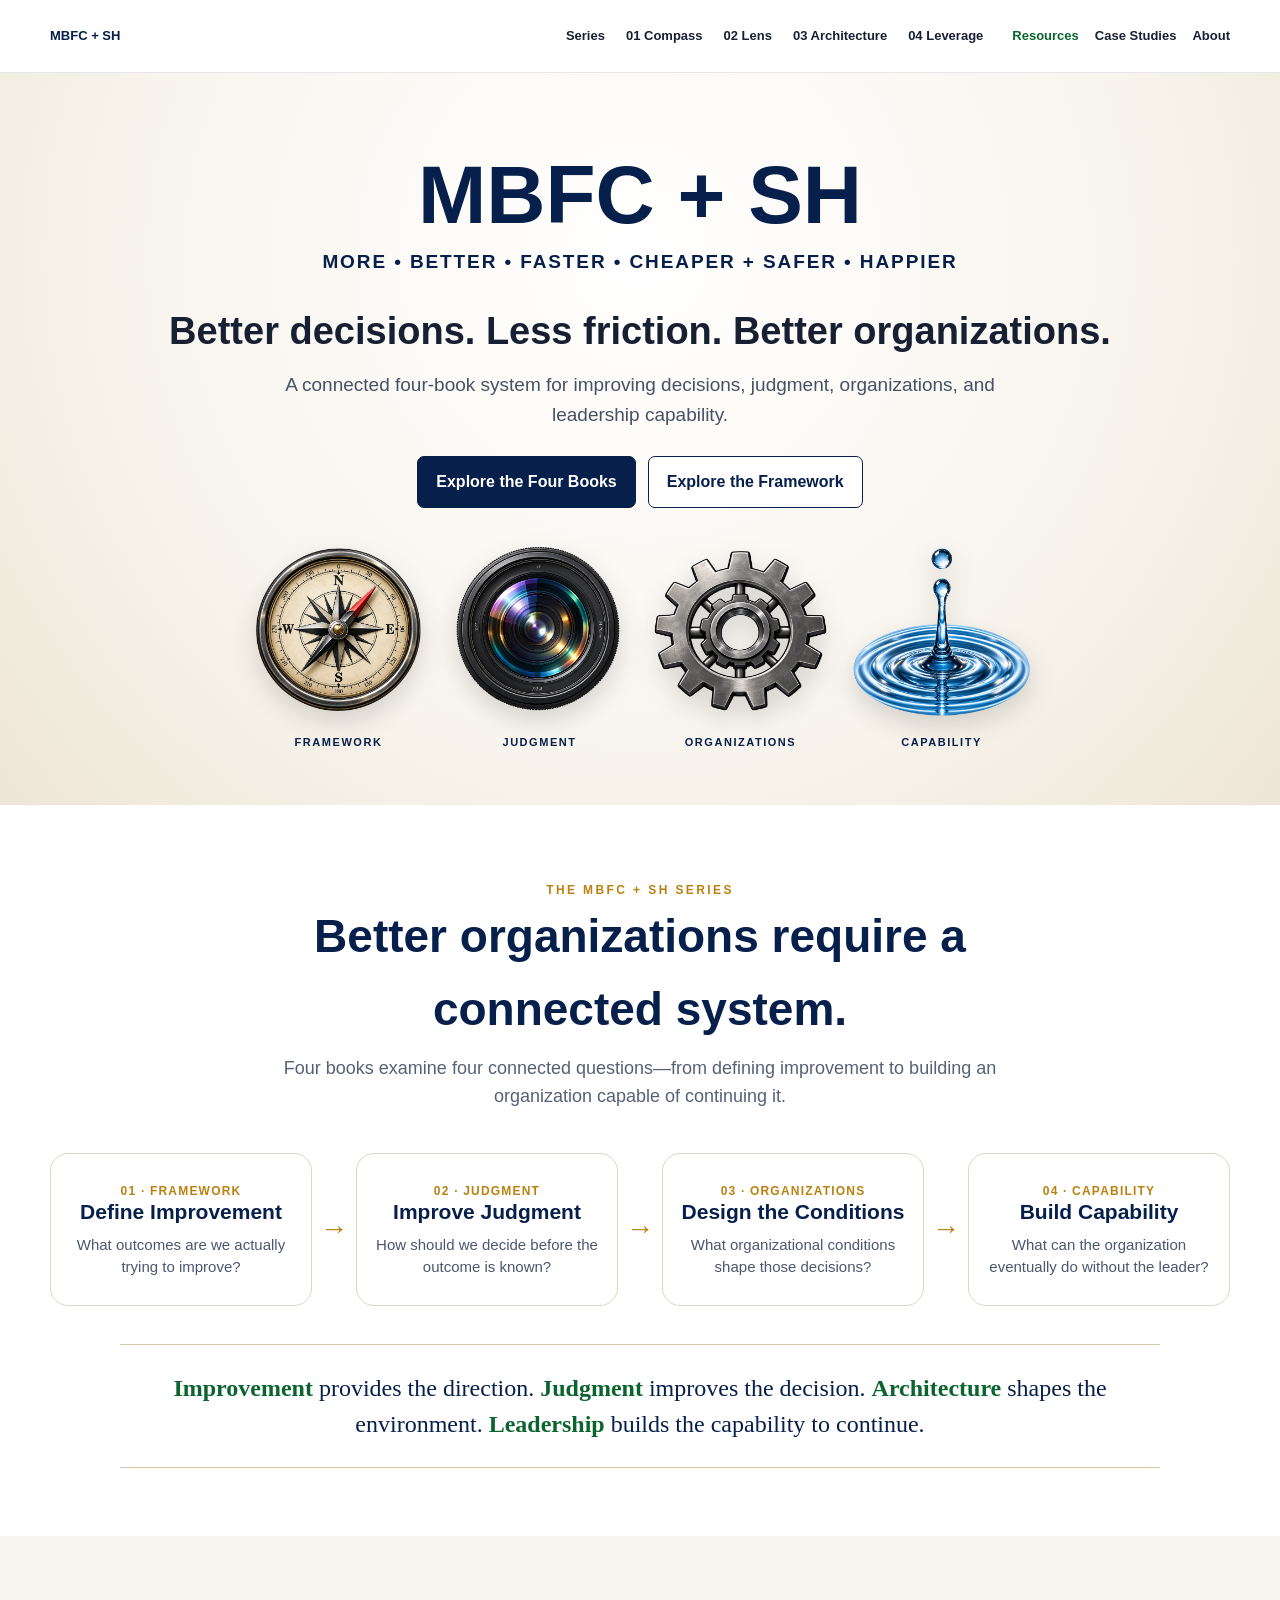
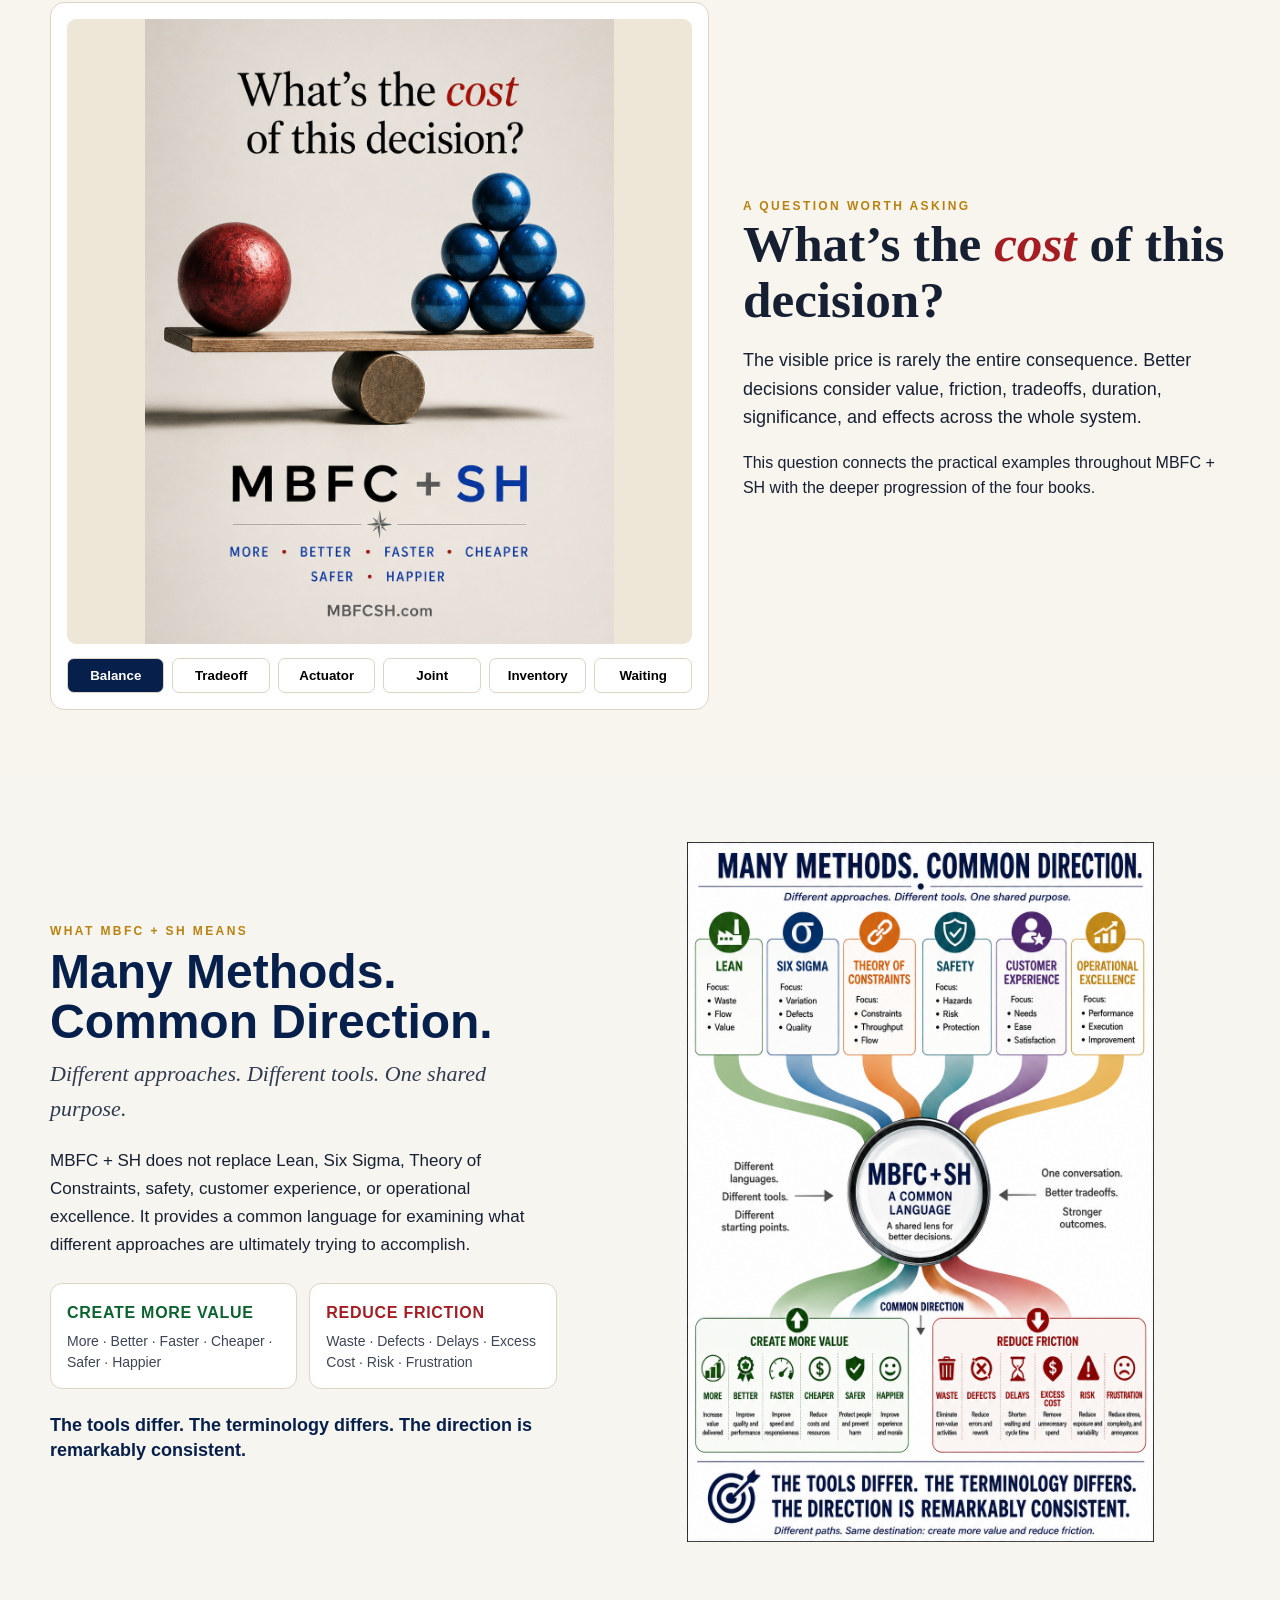
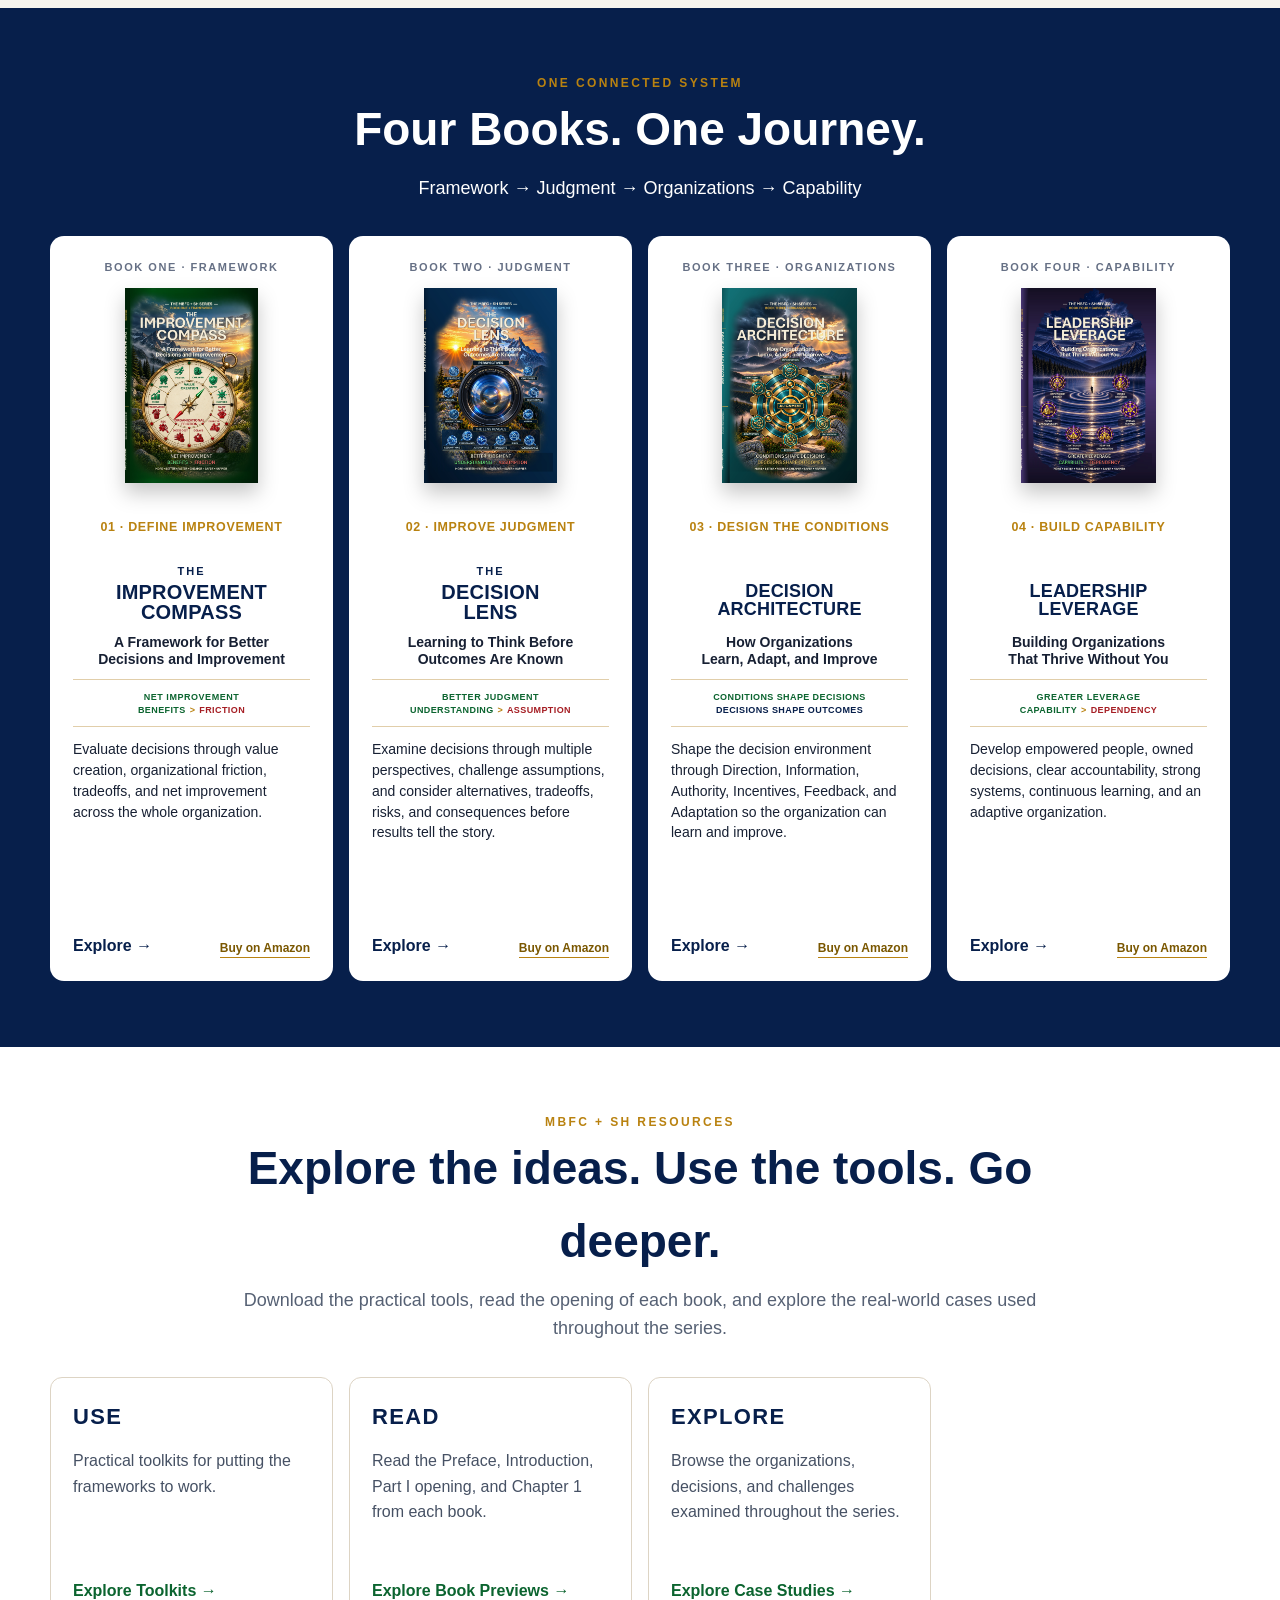
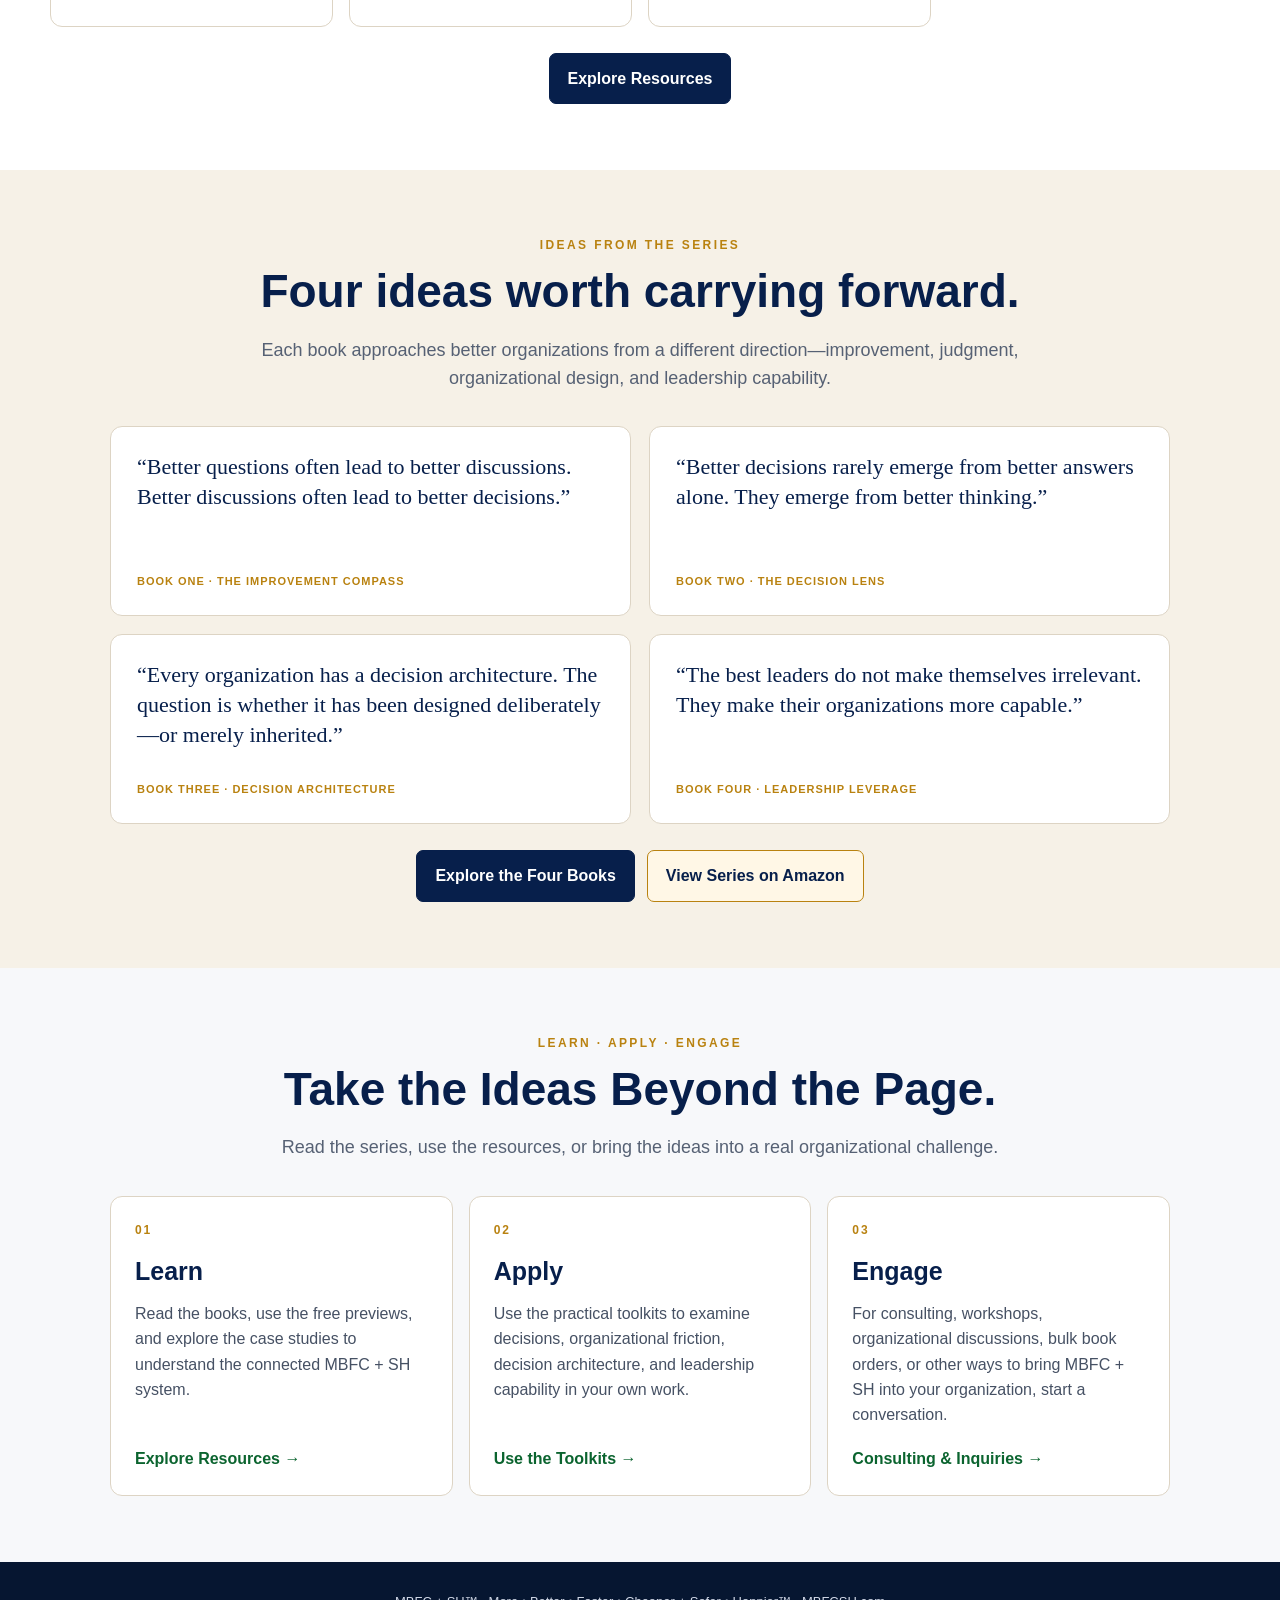
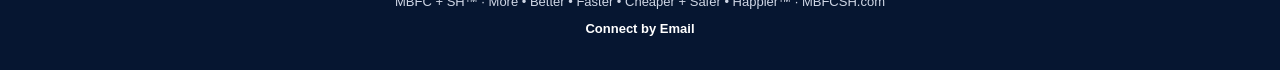
==== commit e76615d9: "Add files via upload" ====
--- a/index.html
+++ b/index.html
@@ -11,28 +11,14 @@
 <nav class="top"><div class="wrap nav"><a class="brand" href="index.html">MBFC + SH</a><div class="booknav"><a href="index.html">Series</a><a href="book-1.html">01 Compass</a><a href="book-2.html">02 Lens</a><a href="book-3.html">03 Architecture</a><a href="book-4.html">04 Leverage</a></div><div class="utility"><a class="resources" href="resources.html">Resources</a><a href="case-studies.html">Case Studies</a><a href="about.html">About</a></div></div></nav>
 <header class="hero" id="top"><div class="wrap"><h1>MBFC + SH</h1><div class="strap">MORE • BETTER • FASTER • CHEAPER + SAFER • HAPPIER</div><h2>Better decisions. Less friction. Better organizations.</h2><p class="lead">A connected four-book system for improving decisions, judgment, organizations, and leadership capability.</p><div class="actions"><a class="btn primary" href="#books">Explore the Four Books</a><a class="btn secondary" href="#framework">Explore the Framework</a></div><div aria-label="The four-book journey" class="hero-symbols"><div><img alt="Compass symbol for The Improvement Compass" src="MBFC+SH_B1_Icon_Compass(1).png"/><span>FRAMEWORK</span></div><div><img alt="Lens symbol for The Decision Lens" src="MBFC+SH_B2_Icon_Lens(1).png"/><span>JUDGMENT</span></div><div><img alt="Gear symbol for Decision Architecture" src="MBFC+SH_B3_Icon_Gear(1).png"/><span>ORGANIZATIONS</span></div><div><img alt="Ripple symbol for Leadership Leverage" src="MBFC+SH_B4_Icon_Ripple(2).png"/><span>CAPABILITY</span></div></div></div></header>
 <main>
-<section class="series-system" id="framework"><div class="wrap"><div class="section-title"><div class="eyebrow">The MBFC + SH Series</div><h2>Better decisions require more than one framework.</h2><p>Four books examine four connected questions—from defining improvement to building an organization capable of continuing it.</p></div><div aria-label="The MBFC + SH four-book progression" class="series-progression"><article><div class="series-step">01 · FRAMEWORK</div><img alt="Compass symbol" src="MBFC+SH_B1_Icon_Compass(1).png"/><h3>Define Improvement</h3><p>What outcomes are we actually trying to improve?</p></article><div aria-hidden="true" class="series-arrow">→</div><article><div class="series-step">02 · JUDGMENT</div><img alt="Lens symbol" src="MBFC+SH_B2_Icon_Lens(1).png"/><h3>Improve Judgment</h3><p>How should we decide before the outcome is known?</p></article><div aria-hidden="true" class="series-arrow">→</div><article><div class="series-step">03 · ORGANIZATIONS</div><img alt="Architecture symbol" src="MBFC+SH_B3_Icon_Gear(1).png"/><h3>Design the Conditions</h3><p>What organizational conditions shape those decisions?</p></article><div aria-hidden="true" class="series-arrow">→</div><article><div class="series-step">04 · CAPABILITY</div><img alt="Ripple symbol" src="MBFC+SH_B4_Icon_Ripple(2).png"/><h3>Build Capability</h3><p>What can the organization eventually do without the leader?</p></article></div><div class="series-synthesis"><p><strong>Improvement</strong> provides the direction. <strong>Judgment</strong> improves the decision. <strong>Architecture</strong> shapes the environment. <strong>Leadership</strong> builds the capability to continue.</p></div></div></section><section class="cost"><div class="wrap cost-grid"><div class="cost-visual"><div class="cost-image-stage"><img alt="What’s the cost of this decision? MBFC + SH illustration" id="costImage" src="ChatGPT Image Jul 16, 2026, 05_05_32 PM.png"/></div><div class="cost-tabs"><button class="active" data-img="ChatGPT Image Jul 16, 2026, 05_05_32 PM.png">Balance</button><button data-img="ChatGPT Image Jul 16, 2026, 05_11_54 PM.png">Tradeoff</button><button data-img="ChatGPT Image Jul 16, 2026, 06_37_06 PM.png">Actuator</button><button data-img="ChatGPT Image Jul 16, 2026, 06_38_28 PM.png">Joint</button><button data-img="ChatGPT Image Jul 16, 2026, 06_44_32 PM.png">Inventory</button><button data-img="ChatGPT Image Jul 16, 2026, 06_46_07 PM.png">Waiting</button></div></div><div><div class="eyebrow">A Question Worth Asking</div><h2>What’s the <em>cost</em> of this decision?</h2><p style="font-size:18px">The visible price is rarely the entire consequence. Better decisions consider value, friction, tradeoffs, duration, significance, and effects across the whole system.</p><p>This question connects the practical examples throughout MBFC + SH with the deeper progression of the four books.</p></div></div></section><section class="common-direction" id="common-direction"><div class="wrap common-direction-grid"><div class="common-direction-copy"><div class="eyebrow">What MBFC + SH Means</div><h2>Many Methods. Common Direction.</h2><p class="common-direction-lead">Different approaches. Different tools. One shared purpose.</p><p>MBFC + SH does not replace Lean, Six Sigma, Theory of Constraints, safety, customer experience, or operational excellence. It provides a common language for examining what different approaches are ultimately trying to accomplish.</p><div class="common-direction-outcomes"><div><strong>Create more value</strong><span>More · Better · Faster · Cheaper · Safer · Happier</span></div><div><strong>Reduce friction</strong><span>Waste · Defects · Delays · Excess Cost · Risk · Frustration</span></div></div><p class="common-direction-close">The tools differ. The terminology differs. The direction is remarkably consistent.</p></div><figure class="common-direction-visual"><img alt="Many Methods. Common Direction. Different improvement approaches converge on MBFC + SH as a common language for creating more value and reducing organizational friction." src="B1_Many_Methods_Common_Direction.png"/></figure></div></section>
+<section class="series-system" id="framework"><div class="wrap"><div class="section-title"><div class="eyebrow">The MBFC + SH Series</div><h2>Better organizations require a connected system.</h2><p>Four books examine four connected questions—from defining improvement to building an organization capable of continuing it.</p></div><div aria-label="The MBFC + SH four-book progression" class="series-progression"><article><div class="series-step">01 · FRAMEWORK</div><h3>Define Improvement</h3><p>What outcomes are we actually trying to improve?</p></article><div aria-hidden="true" class="series-arrow">→</div><article><div class="series-step">02 · JUDGMENT</div><h3>Improve Judgment</h3><p>How should we decide before the outcome is known?</p></article><div aria-hidden="true" class="series-arrow">→</div><article><div class="series-step">03 · ORGANIZATIONS</div><h3>Design the Conditions</h3><p>What organizational conditions shape those decisions?</p></article><div aria-hidden="true" class="series-arrow">→</div><article><div class="series-step">04 · CAPABILITY</div><h3>Build Capability</h3><p>What can the organization eventually do without the leader?</p></article></div><div class="series-synthesis"><p><strong>Improvement</strong> provides the direction. <strong>Judgment</strong> improves the decision. <strong>Architecture</strong> shapes the environment. <strong>Leadership</strong> builds the capability to continue.</p></div></div></section><section class="cost"><div class="wrap cost-grid"><div class="cost-visual"><div class="cost-image-stage"><img alt="What’s the cost of this decision? MBFC + SH illustration" id="costImage" src="ChatGPT Image Jul 16, 2026, 05_05_32 PM.png"/></div><div class="cost-tabs"><button class="active" data-img="ChatGPT Image Jul 16, 2026, 05_05_32 PM.png">Balance</button><button data-img="ChatGPT Image Jul 16, 2026, 05_11_54 PM.png">Tradeoff</button><button data-img="ChatGPT Image Jul 16, 2026, 06_37_06 PM.png">Actuator</button><button data-img="ChatGPT Image Jul 16, 2026, 06_38_28 PM.png">Joint</button><button data-img="ChatGPT Image Jul 16, 2026, 06_44_32 PM.png">Inventory</button><button data-img="ChatGPT Image Jul 16, 2026, 06_46_07 PM.png">Waiting</button></div></div><div><div class="eyebrow">A Question Worth Asking</div><h2>What’s the <em>cost</em> of this decision?</h2><p style="font-size:18px">The visible price is rarely the entire consequence. Better decisions consider value, friction, tradeoffs, duration, significance, and effects across the whole system.</p><p>This question connects the practical examples throughout MBFC + SH with the deeper progression of the four books.</p></div></div></section><section class="common-direction" id="common-direction"><div class="wrap common-direction-grid"><div class="common-direction-copy"><div class="eyebrow">What MBFC + SH Means</div><h2>Many Methods. Common Direction.</h2><p class="common-direction-lead">Different approaches. Different tools. One shared purpose.</p><p>MBFC + SH does not replace Lean, Six Sigma, Theory of Constraints, safety, customer experience, or operational excellence. It provides a common language for examining what different approaches are ultimately trying to accomplish.</p><div class="common-direction-outcomes"><div><strong>Create more value</strong><span>More · Better · Faster · Cheaper · Safer · Happier</span></div><div><strong>Reduce friction</strong><span>Waste · Defects · Delays · Excess Cost · Risk · Frustration</span></div></div><p class="common-direction-close">The tools differ. The terminology differs. The direction is remarkably consistent.</p></div><figure class="common-direction-visual"><img alt="Many Methods. Common Direction. Different improvement approaches converge on MBFC + SH as a common language for creating more value and reducing organizational friction." src="B1_Many_Methods_Common_Direction.png"/></figure></div></section>
 <section class="journey" id="books"><div class="wrap"><div class="section-title"><div class="eyebrow">One Connected System</div><h2>Four Books. One Journey.</h2><p>Framework → Judgment → Organizations → Capability</p></div><div class="journey-grid">
-<article class="book" id="book1"><div class="num">BOOK ONE · FRAMEWORK</div><div class="journey-cover"><img alt="Book 1 front cover" src="MBFC_SH_B1_Front_Cover.png"/></div><div class="book-purpose"><strong>01 · DEFINE IMPROVEMENT</strong><br/>What outcomes are we actually trying to improve?</div><h3 class="cover-title has-the"><span class="small-the">THE</span><span class="main-title"><span>IMPROVEMENT</span><span>COMPASS</span></span></h3><div class="cover-subtitle"><span>A Framework for Better</span><span>Decisions and Improvement</span></div><div class="book-equation"><span class="equation-outcome">NET IMPROVEMENT</span><span class="equation-detail"><span class="formula-positive">BENEFITS</span> <span class="formula-sign">&gt;</span> <span class="formula-negative">FRICTION</span></span></div><p class="book-description">Evaluate decisions through value creation, organizational friction, tradeoffs, and net improvement across the whole organization.</p><div class="book-card-actions"><a class="book-explore" href="book-1.html">Explore →</a><a class="book-amazon" href="https://www.amazon.com/gp/product/B0HK3CNXB6" rel="noopener" target="_blank">Buy on Amazon</a></div></article>
-<article class="book" id="book2"><div class="num">BOOK TWO · JUDGMENT</div><div class="journey-cover"><img alt="Book 2 front cover" src="MBFC_SH_B2_Front_Cover.png"/></div><div class="book-purpose"><strong>02 · IMPROVE JUDGMENT</strong><br/>How should we decide before the outcome is known?</div><h3 class="cover-title has-the"><span class="small-the">THE</span><span class="main-title"><span>DECISION</span><span>LENS</span></span></h3><div class="cover-subtitle"><span>Learning to Think Before</span><span>Outcomes Are Known</span></div><div class="book-equation"><span class="equation-outcome">BETTER JUDGMENT</span><span class="equation-detail"><span class="formula-positive">UNDERSTANDING</span> <span class="formula-sign">&gt;</span> <span class="formula-negative">ASSUMPTION</span></span></div><p class="book-description">Examine decisions through multiple perspectives, challenge assumptions, and consider alternatives, tradeoffs, risks, and consequences before results tell the story.</p><div class="book-card-actions"><a class="book-explore" href="book-2.html">Explore →</a><a class="book-amazon" href="https://www.amazon.com/gp/product/B0HJXK1VC1" rel="noopener" target="_blank">Buy on Amazon</a></div></article>
-<article class="book" id="book3"><div class="num">BOOK THREE · ORGANIZATIONS</div><div class="journey-cover"><img alt="Book 3 front cover" src="MBFC_SH_B3_Front_Cover.png"/></div><div class="book-purpose"><strong>03 · DESIGN THE CONDITIONS</strong><br/>What organizational conditions shape those decisions?</div><h3 class="cover-title"><span class="main-title"><span>DECISION</span><span>ARCHITECTURE</span></span></h3><div class="cover-subtitle"><span>How Organizations</span><span>Learn, Adapt, and Improve</span></div><div class="book-equation"><span class="formula-positive">CONDITIONS SHAPE DECISIONS</span><span class="equation-detail formula-causal">DECISIONS SHAPE OUTCOMES</span></div><p class="book-description">Shape the decision environment through Direction, Information, Authority, Incentives, Feedback, and Adaptation so the organization can learn and improve.</p><div class="book-card-actions"><a class="book-explore" href="book-3.html">Explore →</a><a class="book-amazon" href="https://www.amazon.com/gp/product/B0HK3NGKKW" rel="noopener" target="_blank">Buy on Amazon</a></div></article>
-<article class="book" id="book4"><div class="num">BOOK FOUR · CAPABILITY</div><div class="journey-cover"><img alt="Book 4 front cover" src="MBFC_SH_B4_Front_Cover.png"/></div><div class="book-purpose"><strong>04 · BUILD CAPABILITY</strong><br/>What can the organization eventually do without the leader?</div><h3 class="cover-title"><span class="main-title"><span>LEADERSHIP</span><span>LEVERAGE</span></span></h3><div class="cover-subtitle"><span>Building Organizations</span><span>That Thrive Without You</span></div><div class="book-equation"><span class="equation-outcome">GREATER LEVERAGE</span><span class="equation-detail"><span class="formula-positive">CAPABILITY</span> <span class="formula-sign">&gt;</span> <span class="formula-negative">DEPENDENCY</span></span></div><p class="book-description">Develop empowered people, owned decisions, clear accountability, strong systems, continuous learning, and an adaptive organization.</p><div class="book-card-actions"><a class="book-explore" href="book-4.html">Explore →</a><a class="book-amazon" href="https://www.amazon.com/gp/product/B0HJXXVZPK" rel="noopener" target="_blank">Buy on Amazon</a></div></article>
-</div><div class="connector">DEFINE IMPROVEMENT → IMPROVE JUDGMENT → DESIGN THE CONDITIONS → BUILD CAPABILITY</div></div></section>
-
-<section id="tools"><div class="wrap"><div class="section-title"><div class="eyebrow">MBFC + SH Resources</div><h2>Go deeper without buying a book.</h2><p>Download the practical tools, read the opening of each book, and explore the real-world cases used throughout the series.</p></div><div class="resource-grid"><div class="resource"><h3>USE</h3><p>Practical toolkits for putting the frameworks to work.</p><a href="resources.html">Explore Toolkits →</a></div><div class="resource"><h3>READ</h3><p>Read the Preface, Introduction, Part I opening, and Chapter 1 from each book.</p><a href="resources.html">Explore Book Previews →</a></div><div class="resource"><h3>EXPLORE</h3><p>Browse the organizations, decisions, and challenges examined throughout the series.</p><a href="case-studies.html">Explore Case Studies →</a></div></div><div class="actions"><a class="btn primary" href="resources.html">Explore Resources</a></div></div></section><section class="engage-section" id="engage">
-<div class="wrap">
-<div class="section-title">
-<div class="eyebrow">Learn · Apply · Engage</div>
-<h2>Take the ideas beyond the page.</h2>
-<p>Use the series as a self-guided system, apply the frameworks to real organizational challenges, or start a conversation about deeper engagement.</p>
-</div>
-<div class="engage-grid">
-<article class="engage-card"><div class="engage-number">01</div><h3>Learn</h3><p>Read the books, use the free previews, and explore the case studies to understand the connected MBFC + SH system.</p><a href="resources.html">Explore Resources →</a></article>
-<article class="engage-card"><div class="engage-number">02</div><h3>Apply</h3><p>Use the practical toolkits to examine decisions, organizational friction, decision architecture, and leadership capability in your own work.</p><a href="resources.html">Use the Toolkits →</a></article>
-<article class="engage-card"><div class="engage-number">03</div><h3>Engage</h3><p>For consulting, workshops, organizational discussions, bulk book orders, or other ways to bring MBFC + SH into your organization, start a conversation.</p><a href="mailto:hello@mbfcsh.com?subject=MBFC%20%2B%20SH%20Consulting%20and%20Engagement">Consulting &amp; Inquiries →</a></article>
-</div>
-</div>
-</section>
+<article class="book" id="book1"><div class="num">BOOK ONE · FRAMEWORK</div><div class="journey-cover"><img alt="Book 1 front cover" src="MBFC_SH_B1_Front_Cover.png"/></div><div class="book-purpose"><strong>01 · DEFINE IMPROVEMENT</strong></div><h3 class="cover-title has-the"><span class="small-the">THE</span><span class="main-title"><span>IMPROVEMENT</span><span>COMPASS</span></span></h3><div class="cover-subtitle"><span>A Framework for Better</span><span>Decisions and Improvement</span></div><div class="book-equation"><span class="equation-outcome">NET IMPROVEMENT</span><span class="equation-detail"><span class="formula-positive">BENEFITS</span> <span class="formula-sign">&gt;</span> <span class="formula-negative">FRICTION</span></span></div><p class="book-description">Evaluate decisions through value creation, organizational friction, tradeoffs, and net improvement across the whole organization.</p><div class="book-card-actions"><a class="book-explore" href="book-1.html">Explore →</a><a class="book-amazon" href="https://www.amazon.com/gp/product/B0HK3CNXB6" rel="noopener" target="_blank">Buy on Amazon</a></div></article>
+<article class="book" id="book2"><div class="num">BOOK TWO · JUDGMENT</div><div class="journey-cover"><img alt="Book 2 front cover" src="MBFC_SH_B2_Front_Cover.png"/></div><div class="book-purpose"><strong>02 · IMPROVE JUDGMENT</strong></div><h3 class="cover-title has-the"><span class="small-the">THE</span><span class="main-title"><span>DECISION</span><span>LENS</span></span></h3><div class="cover-subtitle"><span>Learning to Think Before</span><span>Outcomes Are Known</span></div><div class="book-equation"><span class="equation-outcome">BETTER JUDGMENT</span><span class="equation-detail"><span class="formula-positive">UNDERSTANDING</span> <span class="formula-sign">&gt;</span> <span class="formula-negative">ASSUMPTION</span></span></div><p class="book-description">Examine decisions through multiple perspectives, challenge assumptions, and consider alternatives, tradeoffs, risks, and consequences before results tell the story.</p><div class="book-card-actions"><a class="book-explore" href="book-2.html">Explore →</a><a class="book-amazon" href="https://www.amazon.com/gp/product/B0HJXK1VC1" rel="noopener" target="_blank">Buy on Amazon</a></div></article>
+<article class="book" id="book3"><div class="num">BOOK THREE · ORGANIZATIONS</div><div class="journey-cover"><img alt="Book 3 front cover" src="MBFC_SH_B3_Front_Cover.png"/></div><div class="book-purpose"><strong>03 · DESIGN THE CONDITIONS</strong></div><h3 class="cover-title"><span class="main-title"><span>DECISION</span><span>ARCHITECTURE</span></span></h3><div class="cover-subtitle"><span>How Organizations</span><span>Learn, Adapt, and Improve</span></div><div class="book-equation"><span class="formula-positive">CONDITIONS SHAPE DECISIONS</span><span class="equation-detail formula-causal">DECISIONS SHAPE OUTCOMES</span></div><p class="book-description">Shape the decision environment through Direction, Information, Authority, Incentives, Feedback, and Adaptation so the organization can learn and improve.</p><div class="book-card-actions"><a class="book-explore" href="book-3.html">Explore →</a><a class="book-amazon" href="https://www.amazon.com/gp/product/B0HK3NGKKW" rel="noopener" target="_blank">Buy on Amazon</a></div></article>
+<article class="book" id="book4"><div class="num">BOOK FOUR · CAPABILITY</div><div class="journey-cover"><img alt="Book 4 front cover" src="MBFC_SH_B4_Front_Cover.png"/></div><div class="book-purpose"><strong>04 · BUILD CAPABILITY</strong></div><h3 class="cover-title"><span class="main-title"><span>LEADERSHIP</span><span>LEVERAGE</span></span></h3><div class="cover-subtitle"><span>Building Organizations</span><span>That Thrive Without You</span></div><div class="book-equation"><span class="equation-outcome">GREATER LEVERAGE</span><span class="equation-detail"><span class="formula-positive">CAPABILITY</span> <span class="formula-sign">&gt;</span> <span class="formula-negative">DEPENDENCY</span></span></div><p class="book-description">Develop empowered people, owned decisions, clear accountability, strong systems, continuous learning, and an adaptive organization.</p><div class="book-card-actions"><a class="book-explore" href="book-4.html">Explore →</a><a class="book-amazon" href="https://www.amazon.com/gp/product/B0HJXXVZPK" rel="noopener" target="_blank">Buy on Amazon</a></div></article>
+</div></div></section>
+<section id="tools"><div class="wrap"><div class="section-title"><div class="eyebrow">MBFC + SH Resources</div><h2>Explore the ideas. Use the tools. Go deeper.</h2><p>Download the practical tools, read the opening of each book, and explore the real-world cases used throughout the series.</p></div><div class="resource-grid"><div class="resource"><h3>USE</h3><p>Practical toolkits for putting the frameworks to work.</p><a href="resources.html">Explore Toolkits →</a></div><div class="resource"><h3>READ</h3><p>Read the Preface, Introduction, Part I opening, and Chapter 1 from each book.</p><a href="resources.html">Explore Book Previews →</a></div><div class="resource"><h3>EXPLORE</h3><p>Browse the organizations, decisions, and challenges examined throughout the series.</p><a href="case-studies.html">Explore Case Studies →</a></div></div><div class="actions"><a class="btn primary" href="resources.html">Explore Resources</a></div></div></section>
 <section class="series-voices" id="ideas-from-series">
 <div class="wrap">
 <div class="section-title">
@@ -48,8 +34,21 @@
 </div>
 <div class="actions"><a class="btn primary" href="#books">Explore the Four Books</a><a class="btn amazon" href="https://www.amazon.com/dp/B0HJXV8ZD6?binding=hardcover" rel="noopener" target="_blank">View Series on Amazon</a></div>
 </div>
+</section><section class="engage-section" id="engage">
+<div class="wrap">
+<div class="section-title">
+<div class="eyebrow">Learn · Apply · Engage</div>
+<h2>Take the Ideas Beyond the Page.</h2>
+<p>Read the series, use the resources, or bring the ideas into a real organizational challenge.</p>
+</div>
+<div class="engage-grid">
+<article class="engage-card"><div class="engage-number">01</div><h3>Learn</h3><p>Read the books, use the free previews, and explore the case studies to understand the connected MBFC + SH system.</p><a href="resources.html">Explore Resources →</a></article>
+<article class="engage-card"><div class="engage-number">02</div><h3>Apply</h3><p>Use the practical toolkits to examine decisions, organizational friction, decision architecture, and leadership capability in your own work.</p><a href="resources.html">Use the Toolkits →</a></article>
+<article class="engage-card"><div class="engage-number">03</div><h3>Engage</h3><p>For consulting, workshops, organizational discussions, bulk book orders, or other ways to bring MBFC + SH into your organization, start a conversation.</p><a href="mailto:hello@mbfcsh.com?subject=MBFC%20%2B%20SH%20Consulting%20and%20Engagement">Consulting &amp; Inquiries →</a></article>
+</div>
+</div>
 </section>
-<section class="final"><div class="wrap"><h2>Where do you want to go next?</h2><p>Read the series, put the ideas to work, or start a conversation about applying MBFC + SH.</p><div class="actions"><a class="btn primary" href="#books">Read the Series</a><a class="btn secondary" href="resources.html">Use the Resources</a><a class="btn secondary" href="mailto:hello@mbfcsh.com?subject=MBFC%20%2B%20SH%20Consulting%20and%20Engagement">Start a Conversation</a></div></div></section>
+
 </main><footer><div class="wrap"><div>MBFC + SH™ · More • Better • Faster • Cheaper + Safer • Happier™ · MBFCSH.com</div><div class="footer-connect"><a href="mailto:hello@mbfcsh.com?subject=MBFC%20%2B%20SH">Connect by Email</a></div></div></footer>
 <script>
 const costImage=document.getElementById('costImage');
--- a/site.css
+++ b/site.css
@@ -349,3 +349,15 @@
 .common-direction-visual img{display:block;width:auto;height:auto;max-width:min(100%,520px);max-height:700px;object-fit:contain}
 @media(max-width:900px){.common-direction-grid{grid-template-columns:1fr;gap:30px}.common-direction-visual img{max-width:min(88vw,500px);max-height:none}}
 @media(max-width:580px){.common-direction-outcomes{grid-template-columns:1fr}.common-direction-visual img{max-width:92vw}}
+
+
+/* v16 editorial consistency refinement */
+.series-system .series-progression article{padding-top:28px;padding-bottom:28px}
+.series-system .series-progression article img{display:none!important}
+.journey-grid .book-purpose{min-height:34px;display:flex;align-items:center;justify-content:center}
+.journey-grid .book-purpose strong{margin-bottom:0}
+.case-search{max-width:720px;margin:28px auto 42px;text-align:left}
+.case-search label{display:block;color:var(--navy);font-weight:800;font-size:18px;margin-bottom:9px}
+.case-search input{width:100%;box-sizing:border-box;border:1px solid rgba(8,32,73,.22);border-radius:10px;padding:14px 16px;font:inherit;background:#fff;color:var(--navy)}
+.case-search input:focus{outline:2px solid rgba(184,126,14,.35);outline-offset:2px;border-color:var(--gold)}
+.case-count{min-height:20px;margin-top:7px;color:#667085;font-size:14px}
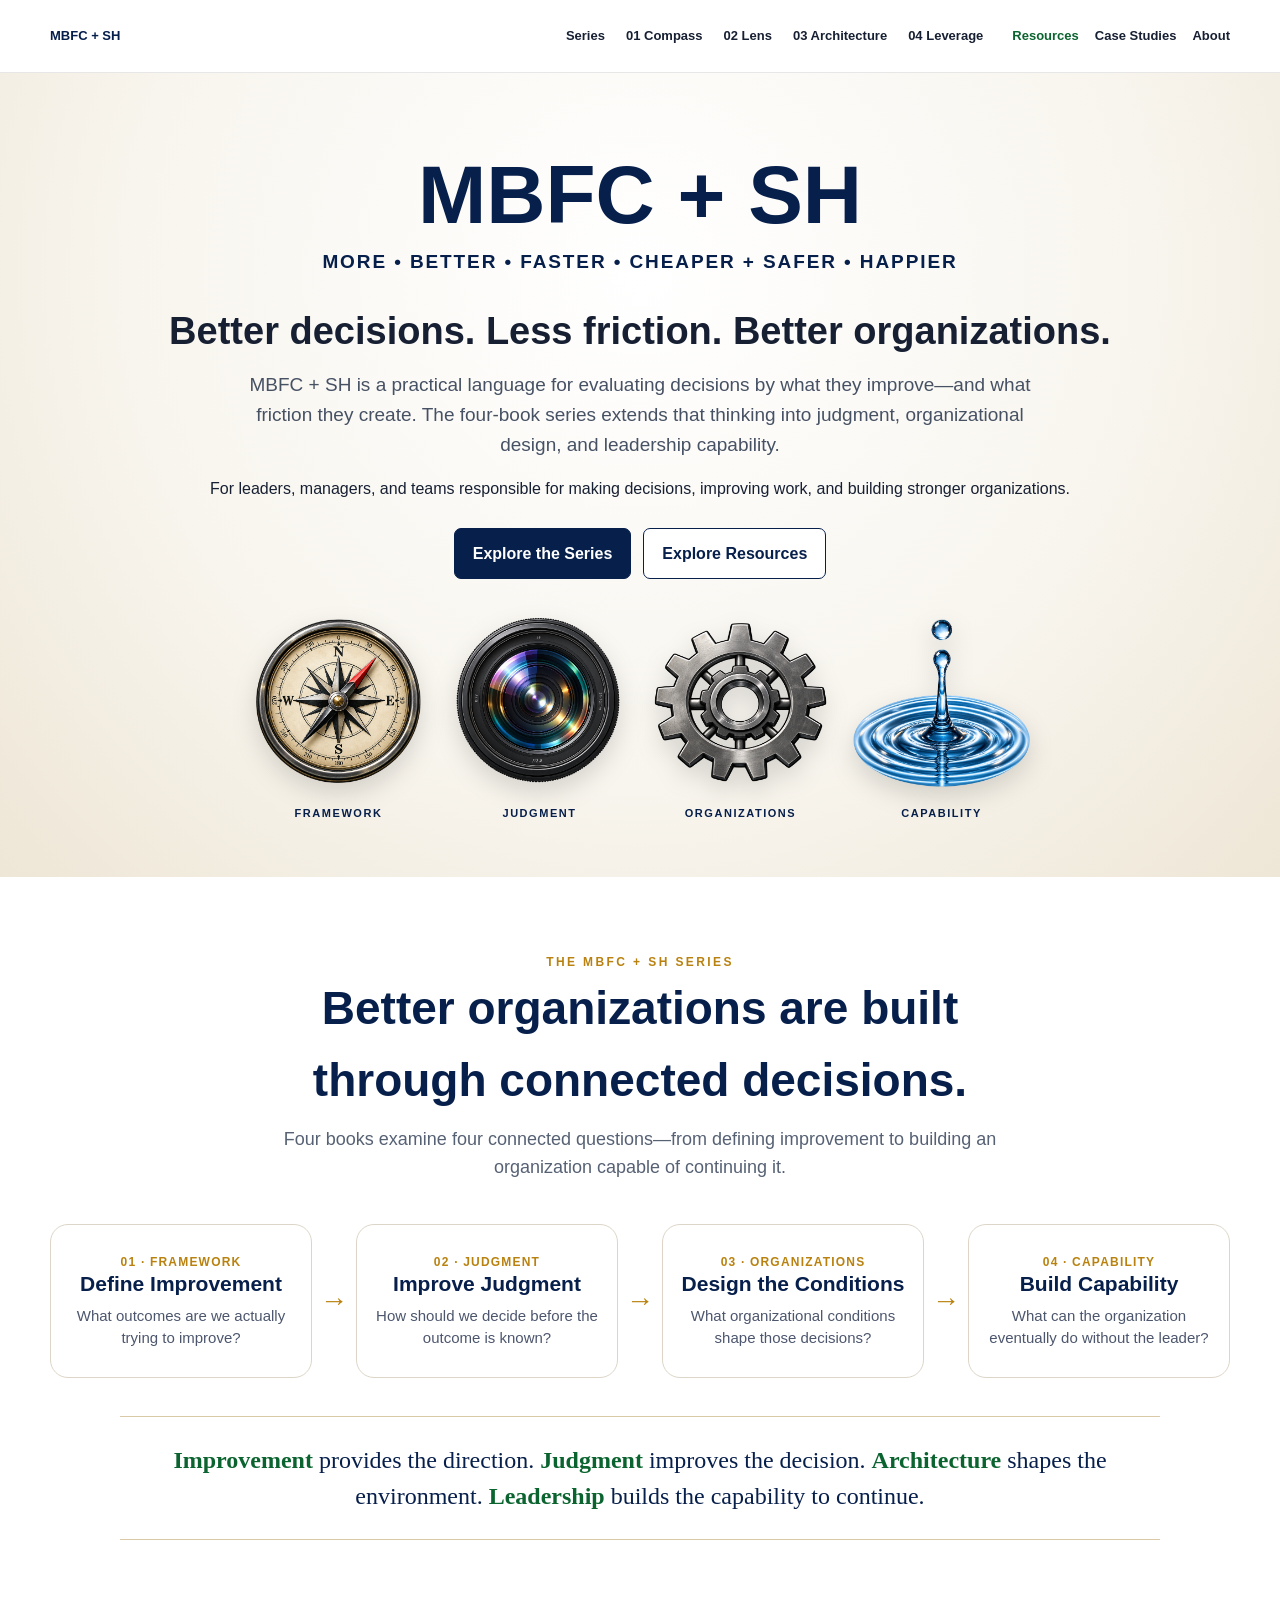
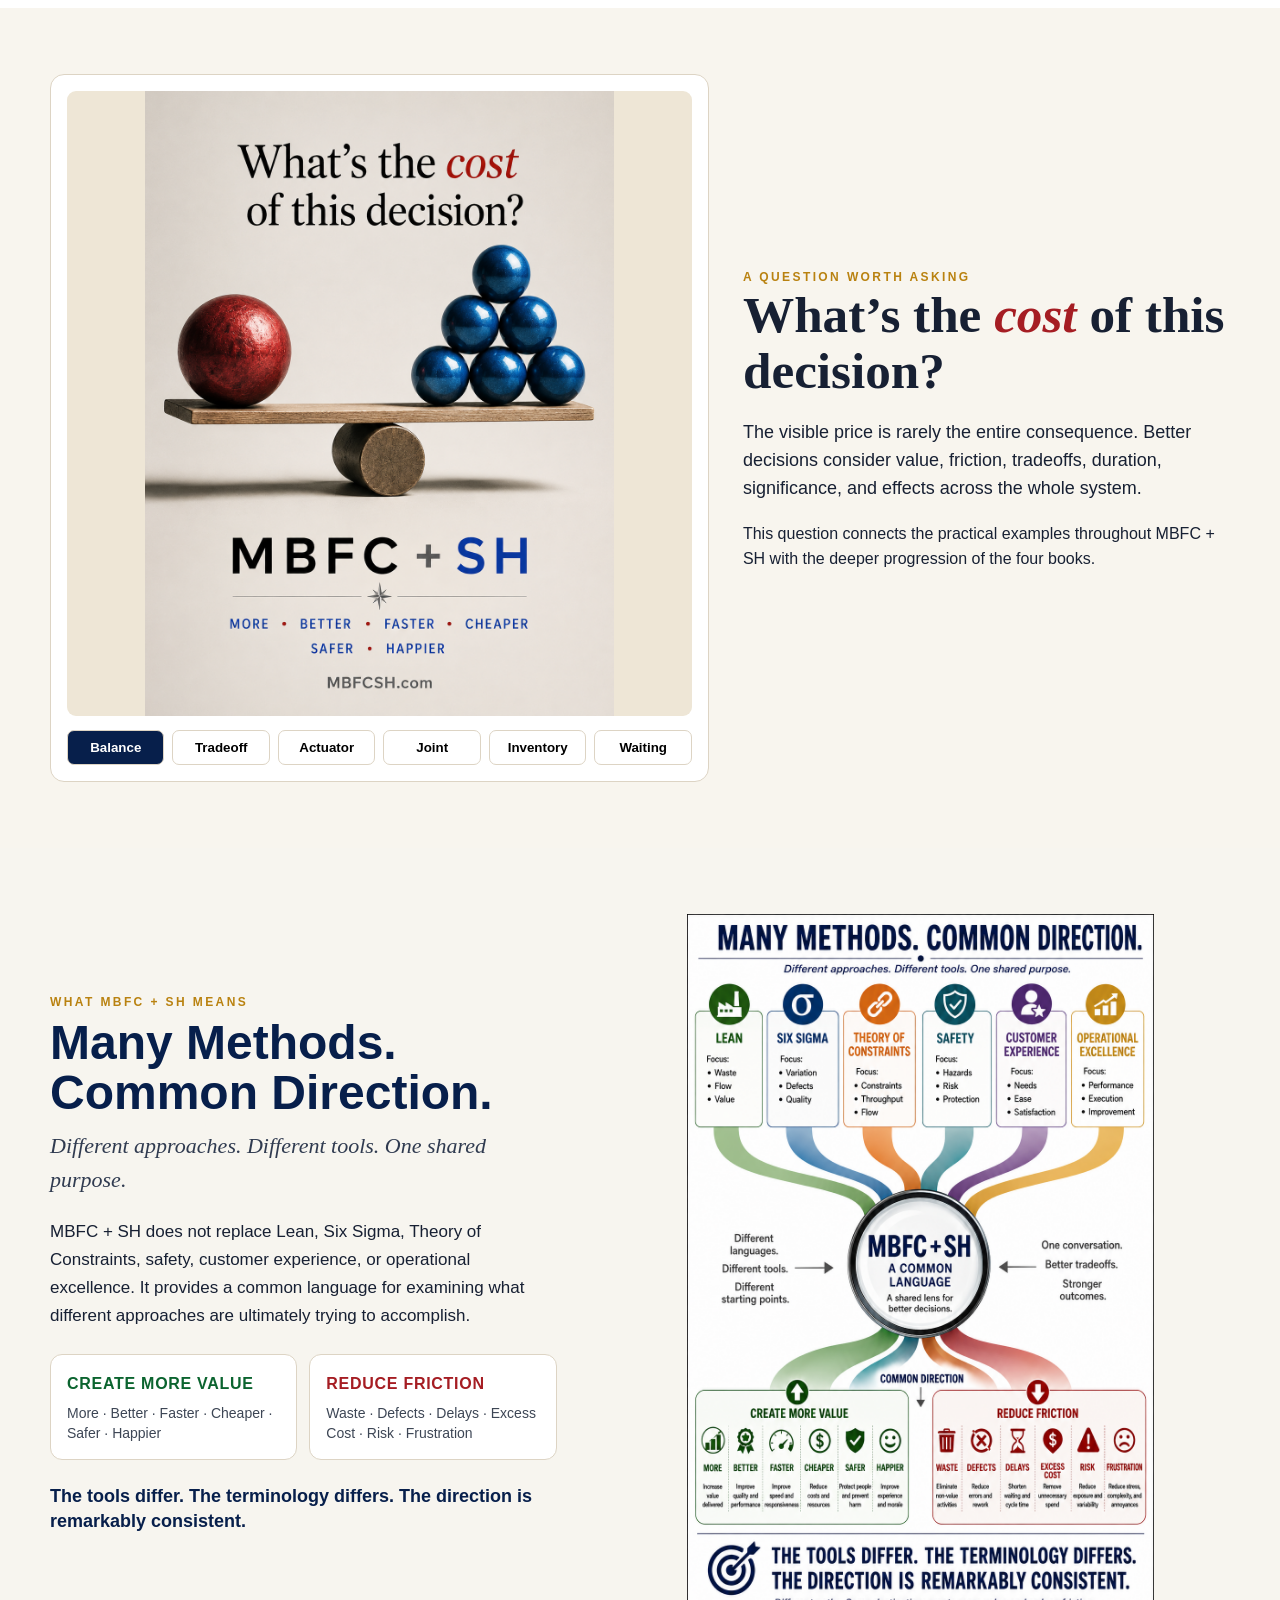
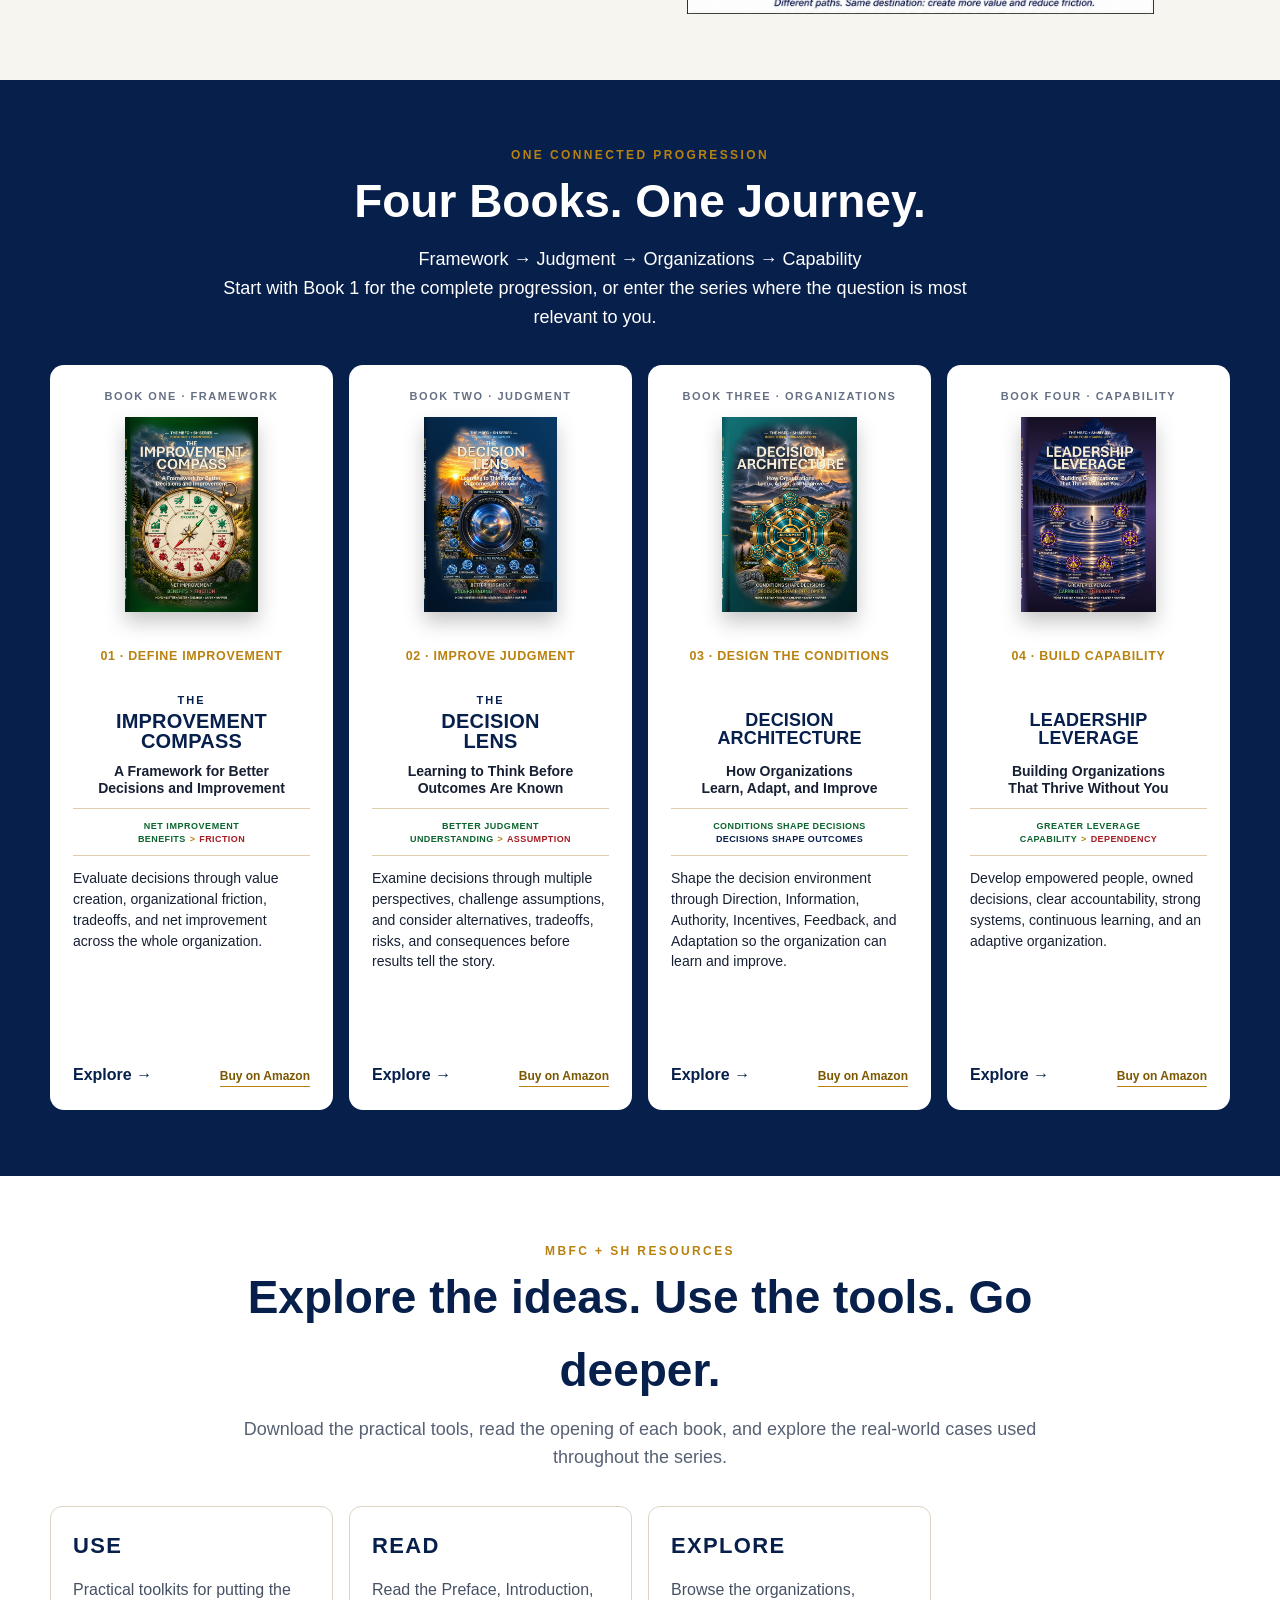
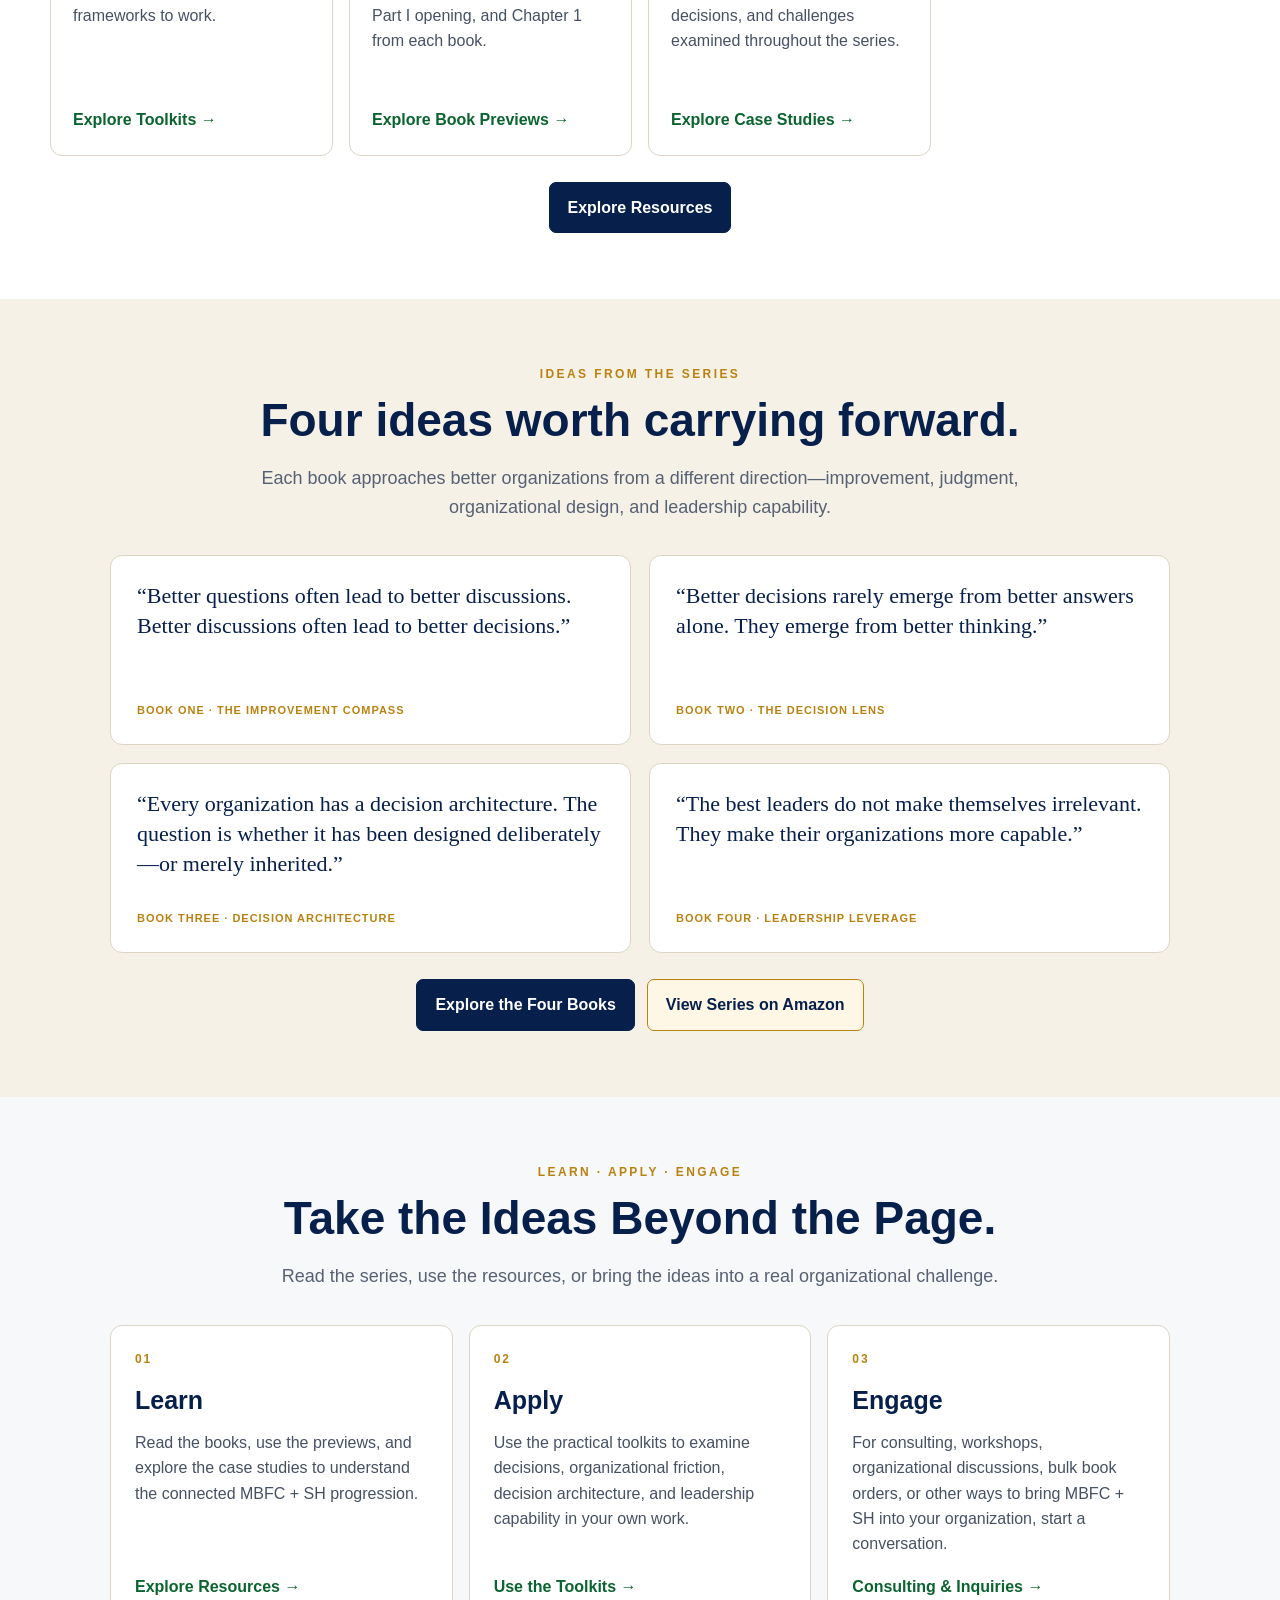
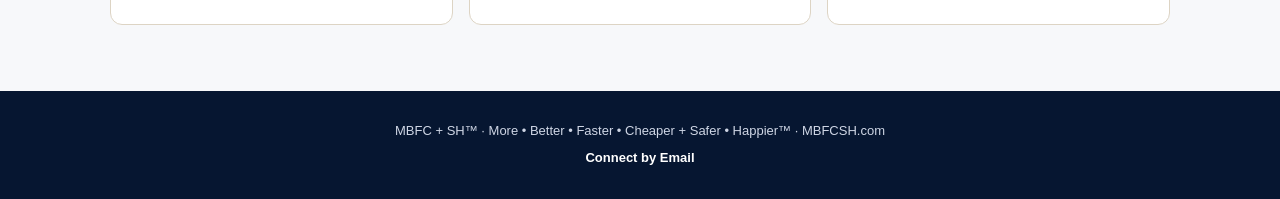
==== commit 261acdaf: "Add files via upload" ====
--- a/index.html
+++ b/index.html
@@ -3,16 +3,16 @@
 <html lang="en">
 <head>
 <meta charset="utf-8"/><meta content="width=device-width,initial-scale=1" name="viewport"/>
-<title>MBFC + SH | Four Books. One Connected System.</title>
+<title>MBFC + SH | Better Decisions. Less Friction. Better Organizations.</title>
 <meta content="The MBFC + SH Series by Daniel Nichols: The Improvement Compass, The Decision Lens, Decision Architecture, and Leadership Leverage." name="description"/>
 <link href="site.css" rel="stylesheet"/><link href="favicon.png" rel="icon" type="image/png"/>
 </head>
 <body>
 <nav class="top"><div class="wrap nav"><a class="brand" href="index.html">MBFC + SH</a><div class="booknav"><a href="index.html">Series</a><a href="book-1.html">01 Compass</a><a href="book-2.html">02 Lens</a><a href="book-3.html">03 Architecture</a><a href="book-4.html">04 Leverage</a></div><div class="utility"><a class="resources" href="resources.html">Resources</a><a href="case-studies.html">Case Studies</a><a href="about.html">About</a></div></div></nav>
-<header class="hero" id="top"><div class="wrap"><h1>MBFC + SH</h1><div class="strap">MORE • BETTER • FASTER • CHEAPER + SAFER • HAPPIER</div><h2>Better decisions. Less friction. Better organizations.</h2><p class="lead">A connected four-book system for improving decisions, judgment, organizations, and leadership capability.</p><div class="actions"><a class="btn primary" href="#books">Explore the Four Books</a><a class="btn secondary" href="#framework">Explore the Framework</a></div><div aria-label="The four-book journey" class="hero-symbols"><div><img alt="Compass symbol for The Improvement Compass" src="MBFC+SH_B1_Icon_Compass(1).png"/><span>FRAMEWORK</span></div><div><img alt="Lens symbol for The Decision Lens" src="MBFC+SH_B2_Icon_Lens(1).png"/><span>JUDGMENT</span></div><div><img alt="Gear symbol for Decision Architecture" src="MBFC+SH_B3_Icon_Gear(1).png"/><span>ORGANIZATIONS</span></div><div><img alt="Ripple symbol for Leadership Leverage" src="MBFC+SH_B4_Icon_Ripple(2).png"/><span>CAPABILITY</span></div></div></div></header>
+<header class="hero" id="top"><div class="wrap"><h1>MBFC + SH</h1><div class="strap">MORE • BETTER • FASTER • CHEAPER + SAFER • HAPPIER</div><h2>Better decisions. Less friction. Better organizations.</h2><p class="lead">MBFC + SH is a practical language for evaluating decisions by what they improve—and what friction they create. The four-book series extends that thinking into judgment, organizational design, and leadership capability.</p><p>For leaders, managers, and teams responsible for making decisions, improving work, and building stronger organizations.</p><div class="actions"><a class="btn primary" href="#framework">Explore the Series</a><a class="btn secondary" href="resources.html">Explore Resources</a></div><div aria-label="The four-book journey" class="hero-symbols"><div><img alt="Compass symbol for The Improvement Compass" src="MBFC+SH_B1_Icon_Compass(1).png"/><span>FRAMEWORK</span></div><div><img alt="Lens symbol for The Decision Lens" src="MBFC+SH_B2_Icon_Lens(1).png"/><span>JUDGMENT</span></div><div><img alt="Gear symbol for Decision Architecture" src="MBFC+SH_B3_Icon_Gear(1).png"/><span>ORGANIZATIONS</span></div><div><img alt="Ripple symbol for Leadership Leverage" src="MBFC+SH_B4_Icon_Ripple(2).png"/><span>CAPABILITY</span></div></div></div></header>
 <main>
-<section class="series-system" id="framework"><div class="wrap"><div class="section-title"><div class="eyebrow">The MBFC + SH Series</div><h2>Better organizations require a connected system.</h2><p>Four books examine four connected questions—from defining improvement to building an organization capable of continuing it.</p></div><div aria-label="The MBFC + SH four-book progression" class="series-progression"><article><div class="series-step">01 · FRAMEWORK</div><h3>Define Improvement</h3><p>What outcomes are we actually trying to improve?</p></article><div aria-hidden="true" class="series-arrow">→</div><article><div class="series-step">02 · JUDGMENT</div><h3>Improve Judgment</h3><p>How should we decide before the outcome is known?</p></article><div aria-hidden="true" class="series-arrow">→</div><article><div class="series-step">03 · ORGANIZATIONS</div><h3>Design the Conditions</h3><p>What organizational conditions shape those decisions?</p></article><div aria-hidden="true" class="series-arrow">→</div><article><div class="series-step">04 · CAPABILITY</div><h3>Build Capability</h3><p>What can the organization eventually do without the leader?</p></article></div><div class="series-synthesis"><p><strong>Improvement</strong> provides the direction. <strong>Judgment</strong> improves the decision. <strong>Architecture</strong> shapes the environment. <strong>Leadership</strong> builds the capability to continue.</p></div></div></section><section class="cost"><div class="wrap cost-grid"><div class="cost-visual"><div class="cost-image-stage"><img alt="What’s the cost of this decision? MBFC + SH illustration" id="costImage" src="ChatGPT Image Jul 16, 2026, 05_05_32 PM.png"/></div><div class="cost-tabs"><button class="active" data-img="ChatGPT Image Jul 16, 2026, 05_05_32 PM.png">Balance</button><button data-img="ChatGPT Image Jul 16, 2026, 05_11_54 PM.png">Tradeoff</button><button data-img="ChatGPT Image Jul 16, 2026, 06_37_06 PM.png">Actuator</button><button data-img="ChatGPT Image Jul 16, 2026, 06_38_28 PM.png">Joint</button><button data-img="ChatGPT Image Jul 16, 2026, 06_44_32 PM.png">Inventory</button><button data-img="ChatGPT Image Jul 16, 2026, 06_46_07 PM.png">Waiting</button></div></div><div><div class="eyebrow">A Question Worth Asking</div><h2>What’s the <em>cost</em> of this decision?</h2><p style="font-size:18px">The visible price is rarely the entire consequence. Better decisions consider value, friction, tradeoffs, duration, significance, and effects across the whole system.</p><p>This question connects the practical examples throughout MBFC + SH with the deeper progression of the four books.</p></div></div></section><section class="common-direction" id="common-direction"><div class="wrap common-direction-grid"><div class="common-direction-copy"><div class="eyebrow">What MBFC + SH Means</div><h2>Many Methods. Common Direction.</h2><p class="common-direction-lead">Different approaches. Different tools. One shared purpose.</p><p>MBFC + SH does not replace Lean, Six Sigma, Theory of Constraints, safety, customer experience, or operational excellence. It provides a common language for examining what different approaches are ultimately trying to accomplish.</p><div class="common-direction-outcomes"><div><strong>Create more value</strong><span>More · Better · Faster · Cheaper · Safer · Happier</span></div><div><strong>Reduce friction</strong><span>Waste · Defects · Delays · Excess Cost · Risk · Frustration</span></div></div><p class="common-direction-close">The tools differ. The terminology differs. The direction is remarkably consistent.</p></div><figure class="common-direction-visual"><img alt="Many Methods. Common Direction. Different improvement approaches converge on MBFC + SH as a common language for creating more value and reducing organizational friction." src="B1_Many_Methods_Common_Direction.png"/></figure></div></section>
-<section class="journey" id="books"><div class="wrap"><div class="section-title"><div class="eyebrow">One Connected System</div><h2>Four Books. One Journey.</h2><p>Framework → Judgment → Organizations → Capability</p></div><div class="journey-grid">
+<section class="series-system" id="framework"><div class="wrap"><div class="section-title"><div class="eyebrow">The MBFC + SH Series</div><h2>Better organizations are built through connected decisions.</h2><p>Four books examine four connected questions—from defining improvement to building an organization capable of continuing it.</p></div><div aria-label="The MBFC + SH four-book progression" class="series-progression"><article><div class="series-step">01 · FRAMEWORK</div><h3>Define Improvement</h3><p>What outcomes are we actually trying to improve?</p></article><div aria-hidden="true" class="series-arrow">→</div><article><div class="series-step">02 · JUDGMENT</div><h3>Improve Judgment</h3><p>How should we decide before the outcome is known?</p></article><div aria-hidden="true" class="series-arrow">→</div><article><div class="series-step">03 · ORGANIZATIONS</div><h3>Design the Conditions</h3><p>What organizational conditions shape those decisions?</p></article><div aria-hidden="true" class="series-arrow">→</div><article><div class="series-step">04 · CAPABILITY</div><h3>Build Capability</h3><p>What can the organization eventually do without the leader?</p></article></div><div class="series-synthesis"><p><strong>Improvement</strong> provides the direction. <strong>Judgment</strong> improves the decision. <strong>Architecture</strong> shapes the environment. <strong>Leadership</strong> builds the capability to continue.</p></div></div></section><section class="cost"><div class="wrap cost-grid"><div class="cost-visual"><div class="cost-image-stage"><img alt="What’s the cost of this decision? MBFC + SH illustration" id="costImage" src="ChatGPT Image Jul 16, 2026, 05_05_32 PM.png"/></div><div class="cost-tabs"><button class="active" data-img="ChatGPT Image Jul 16, 2026, 05_05_32 PM.png">Balance</button><button data-img="ChatGPT Image Jul 16, 2026, 05_11_54 PM.png">Tradeoff</button><button data-img="ChatGPT Image Jul 16, 2026, 06_37_06 PM.png">Actuator</button><button data-img="ChatGPT Image Jul 16, 2026, 06_38_28 PM.png">Joint</button><button data-img="ChatGPT Image Jul 16, 2026, 06_44_32 PM.png">Inventory</button><button data-img="ChatGPT Image Jul 16, 2026, 06_46_07 PM.png">Waiting</button></div></div><div><div class="eyebrow">A Question Worth Asking</div><h2>What’s the <em>cost</em> of this decision?</h2><p style="font-size:18px">The visible price is rarely the entire consequence. Better decisions consider value, friction, tradeoffs, duration, significance, and effects across the whole system.</p><p>This question connects the practical examples throughout MBFC + SH with the deeper progression of the four books.</p></div></div></section><section class="common-direction" id="common-direction"><div class="wrap common-direction-grid"><div class="common-direction-copy"><div class="eyebrow">What MBFC + SH Means</div><h2>Many Methods. Common Direction.</h2><p class="common-direction-lead">Different approaches. Different tools. One shared purpose.</p><p>MBFC + SH does not replace Lean, Six Sigma, Theory of Constraints, safety, customer experience, or operational excellence. It provides a common language for examining what different approaches are ultimately trying to accomplish.</p><div class="common-direction-outcomes"><div><strong>Create more value</strong><span>More · Better · Faster · Cheaper · Safer · Happier</span></div><div><strong>Reduce friction</strong><span>Waste · Defects · Delays · Excess Cost · Risk · Frustration</span></div></div><p class="common-direction-close">The tools differ. The terminology differs. The direction is remarkably consistent.</p></div><figure class="common-direction-visual"><img alt="Many Methods. Common Direction. Different improvement approaches converge on MBFC + SH as a common language for creating more value and reducing organizational friction." src="B1_Many_Methods_Common_Direction.png"/></figure></div></section>
+<section class="journey" id="books"><div class="wrap"><div class="section-title"><div class="eyebrow">One Connected Progression</div><h2>Four Books. One Journey.</h2><p>Framework → Judgment → Organizations → Capability</p><p class="journey-orientation">Start with Book 1 for the complete progression, or enter the series where the question is most relevant to you.</p></div><div class="journey-grid">
 <article class="book" id="book1"><div class="num">BOOK ONE · FRAMEWORK</div><div class="journey-cover"><img alt="Book 1 front cover" src="MBFC_SH_B1_Front_Cover.png"/></div><div class="book-purpose"><strong>01 · DEFINE IMPROVEMENT</strong></div><h3 class="cover-title has-the"><span class="small-the">THE</span><span class="main-title"><span>IMPROVEMENT</span><span>COMPASS</span></span></h3><div class="cover-subtitle"><span>A Framework for Better</span><span>Decisions and Improvement</span></div><div class="book-equation"><span class="equation-outcome">NET IMPROVEMENT</span><span class="equation-detail"><span class="formula-positive">BENEFITS</span> <span class="formula-sign">&gt;</span> <span class="formula-negative">FRICTION</span></span></div><p class="book-description">Evaluate decisions through value creation, organizational friction, tradeoffs, and net improvement across the whole organization.</p><div class="book-card-actions"><a class="book-explore" href="book-1.html">Explore →</a><a class="book-amazon" href="https://www.amazon.com/gp/product/B0HK3CNXB6" rel="noopener" target="_blank">Buy on Amazon</a></div></article>
 <article class="book" id="book2"><div class="num">BOOK TWO · JUDGMENT</div><div class="journey-cover"><img alt="Book 2 front cover" src="MBFC_SH_B2_Front_Cover.png"/></div><div class="book-purpose"><strong>02 · IMPROVE JUDGMENT</strong></div><h3 class="cover-title has-the"><span class="small-the">THE</span><span class="main-title"><span>DECISION</span><span>LENS</span></span></h3><div class="cover-subtitle"><span>Learning to Think Before</span><span>Outcomes Are Known</span></div><div class="book-equation"><span class="equation-outcome">BETTER JUDGMENT</span><span class="equation-detail"><span class="formula-positive">UNDERSTANDING</span> <span class="formula-sign">&gt;</span> <span class="formula-negative">ASSUMPTION</span></span></div><p class="book-description">Examine decisions through multiple perspectives, challenge assumptions, and consider alternatives, tradeoffs, risks, and consequences before results tell the story.</p><div class="book-card-actions"><a class="book-explore" href="book-2.html">Explore →</a><a class="book-amazon" href="https://www.amazon.com/gp/product/B0HJXK1VC1" rel="noopener" target="_blank">Buy on Amazon</a></div></article>
 <article class="book" id="book3"><div class="num">BOOK THREE · ORGANIZATIONS</div><div class="journey-cover"><img alt="Book 3 front cover" src="MBFC_SH_B3_Front_Cover.png"/></div><div class="book-purpose"><strong>03 · DESIGN THE CONDITIONS</strong></div><h3 class="cover-title"><span class="main-title"><span>DECISION</span><span>ARCHITECTURE</span></span></h3><div class="cover-subtitle"><span>How Organizations</span><span>Learn, Adapt, and Improve</span></div><div class="book-equation"><span class="formula-positive">CONDITIONS SHAPE DECISIONS</span><span class="equation-detail formula-causal">DECISIONS SHAPE OUTCOMES</span></div><p class="book-description">Shape the decision environment through Direction, Information, Authority, Incentives, Feedback, and Adaptation so the organization can learn and improve.</p><div class="book-card-actions"><a class="book-explore" href="book-3.html">Explore →</a><a class="book-amazon" href="https://www.amazon.com/gp/product/B0HK3NGKKW" rel="noopener" target="_blank">Buy on Amazon</a></div></article>
@@ -42,7 +42,7 @@
 <p>Read the series, use the resources, or bring the ideas into a real organizational challenge.</p>
 </div>
 <div class="engage-grid">
-<article class="engage-card"><div class="engage-number">01</div><h3>Learn</h3><p>Read the books, use the free previews, and explore the case studies to understand the connected MBFC + SH system.</p><a href="resources.html">Explore Resources →</a></article>
+<article class="engage-card"><div class="engage-number">01</div><h3>Learn</h3><p>Read the books, use the previews, and explore the case studies to understand the connected MBFC + SH progression.</p><a href="resources.html">Explore Resources →</a></article>
 <article class="engage-card"><div class="engage-number">02</div><h3>Apply</h3><p>Use the practical toolkits to examine decisions, organizational friction, decision architecture, and leadership capability in your own work.</p><a href="resources.html">Use the Toolkits →</a></article>
 <article class="engage-card"><div class="engage-number">03</div><h3>Engage</h3><p>For consulting, workshops, organizational discussions, bulk book orders, or other ways to bring MBFC + SH into your organization, start a conversation.</p><a href="mailto:hello@mbfcsh.com?subject=MBFC%20%2B%20SH%20Consulting%20and%20Engagement">Consulting &amp; Inquiries →</a></article>
 </div>
--- a/site.css
+++ b/site.css
@@ -361,3 +361,5 @@
 .case-search input{width:100%;box-sizing:border-box;border:1px solid rgba(8,32,73,.22);border-radius:10px;padding:14px 16px;font:inherit;background:#fff;color:var(--navy)}
 .case-search input:focus{outline:2px solid rgba(184,126,14,.35);outline-offset:2px;border-color:var(--gold)}
 .case-count{min-height:20px;margin-top:7px;color:#667085;font-size:14px}
+
+.journey-orientation{max-width:760px;margin:14px auto 0;color:var(--muted);font-size:16px;line-height:1.6}
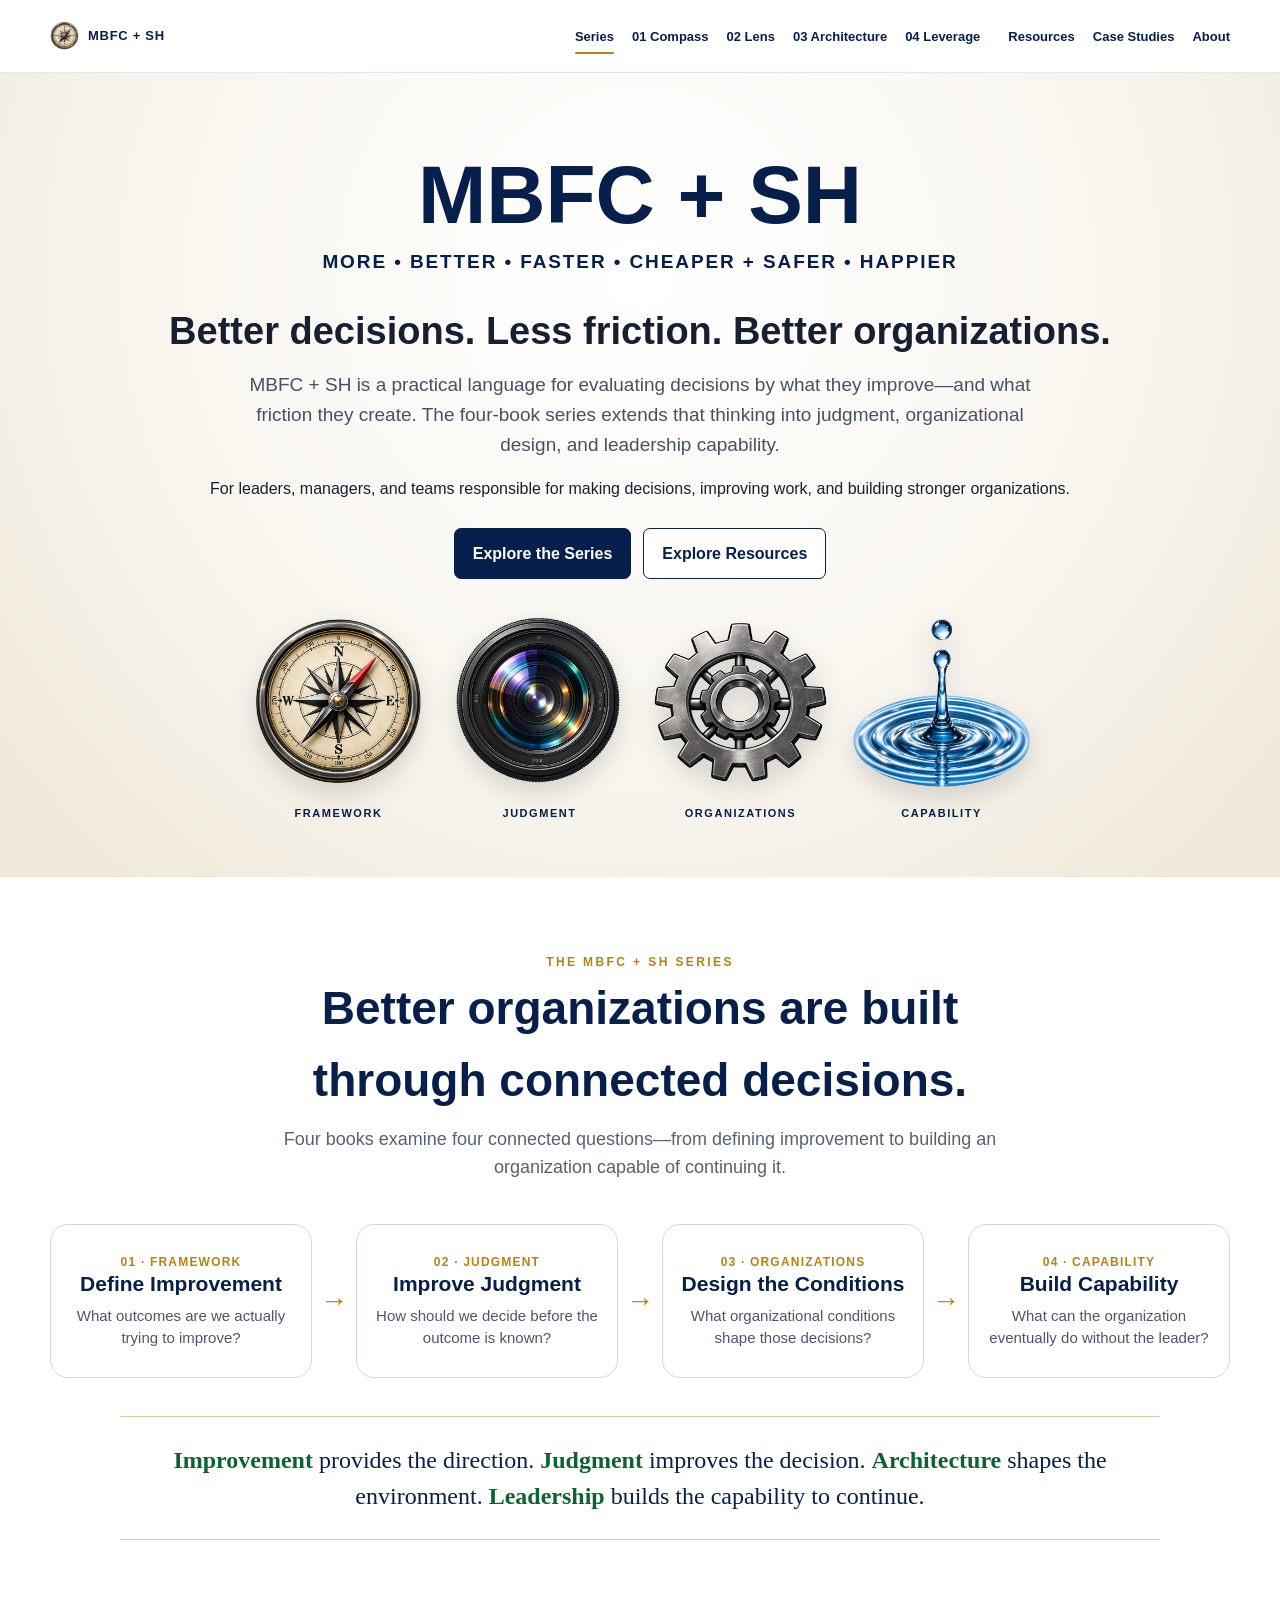
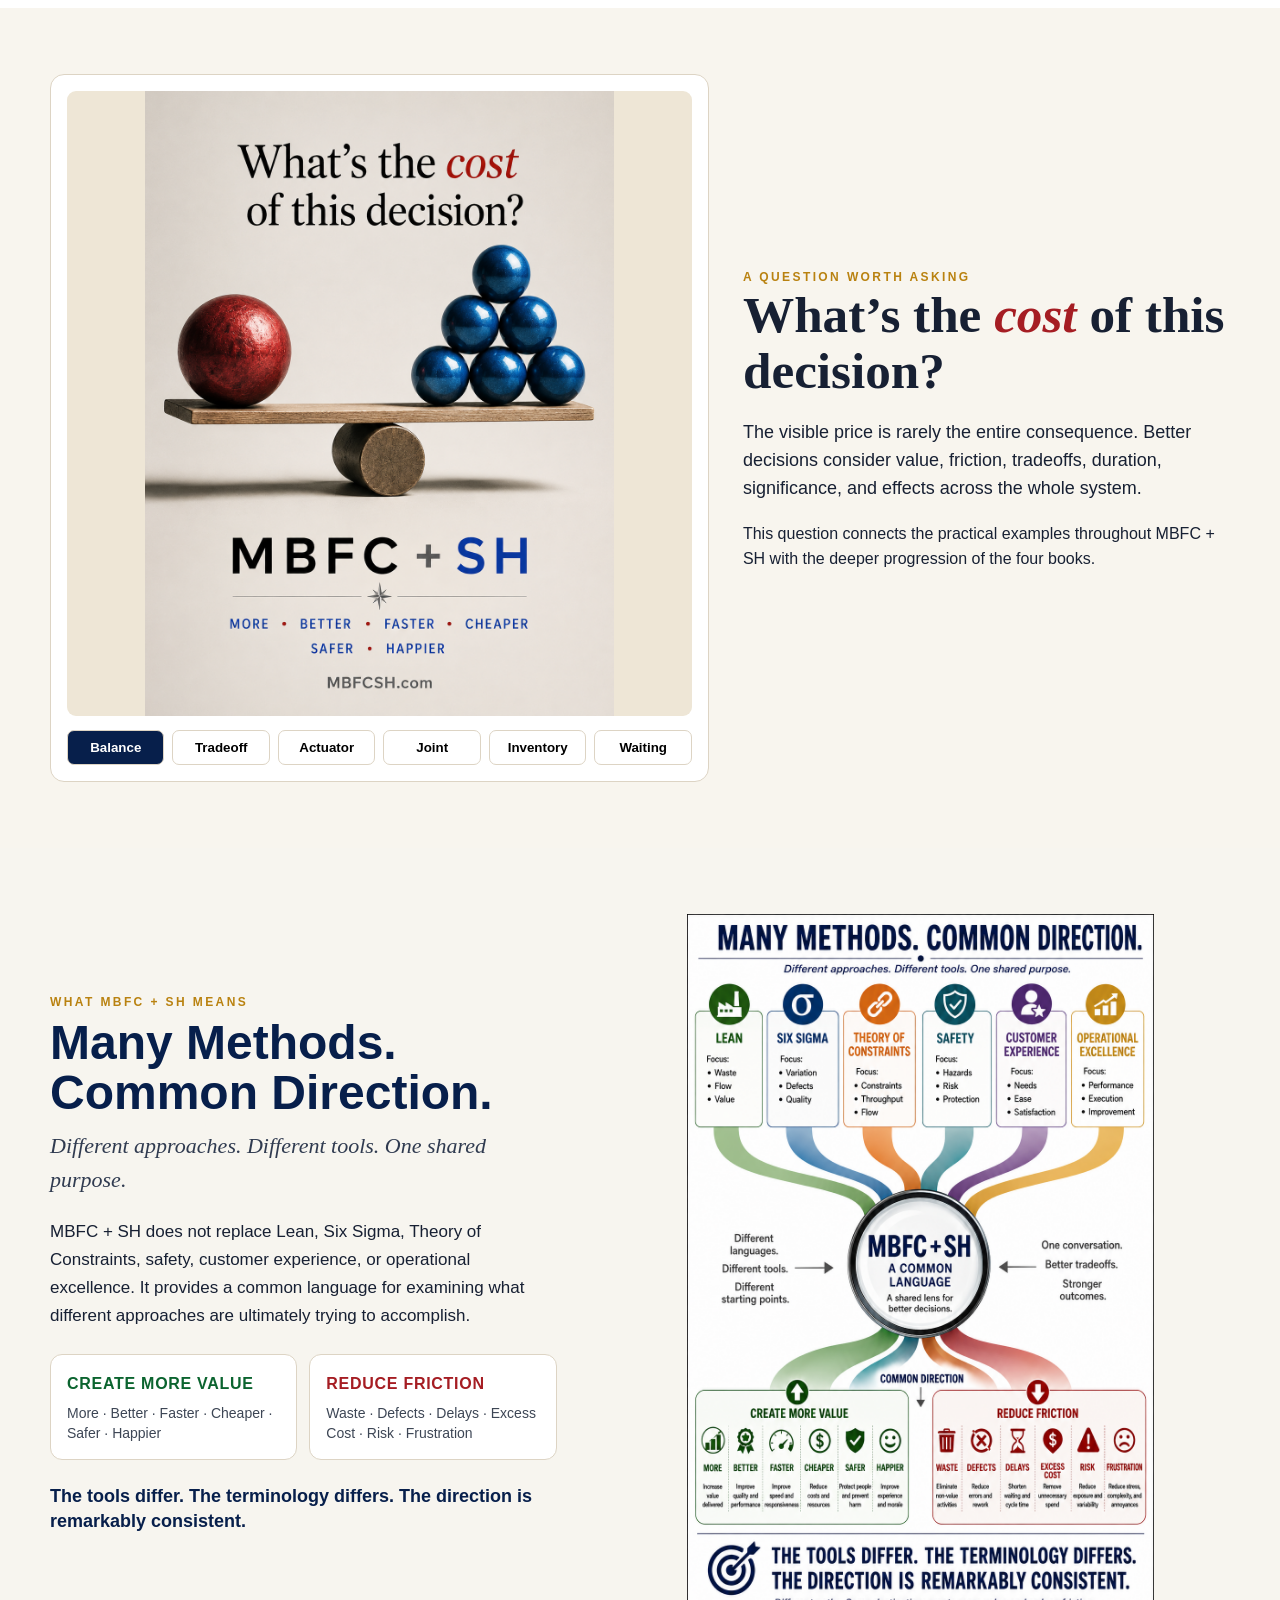
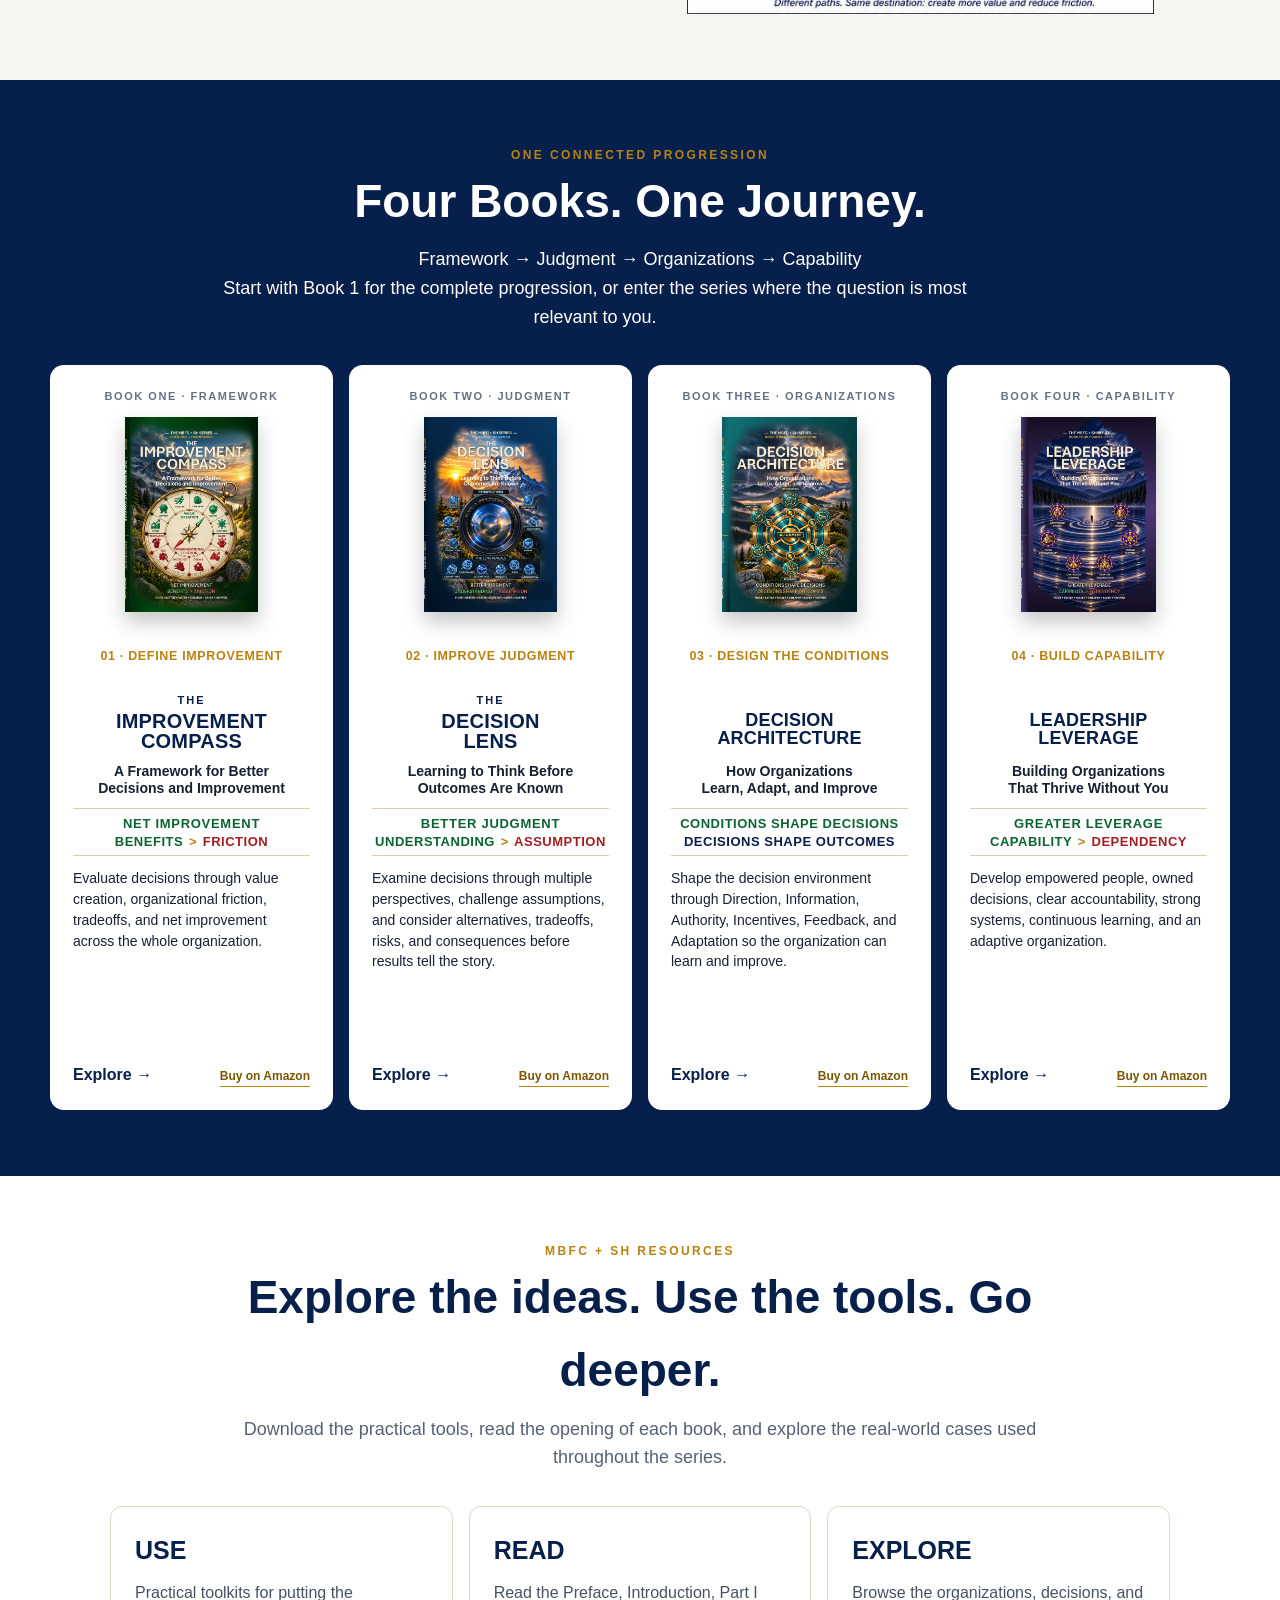
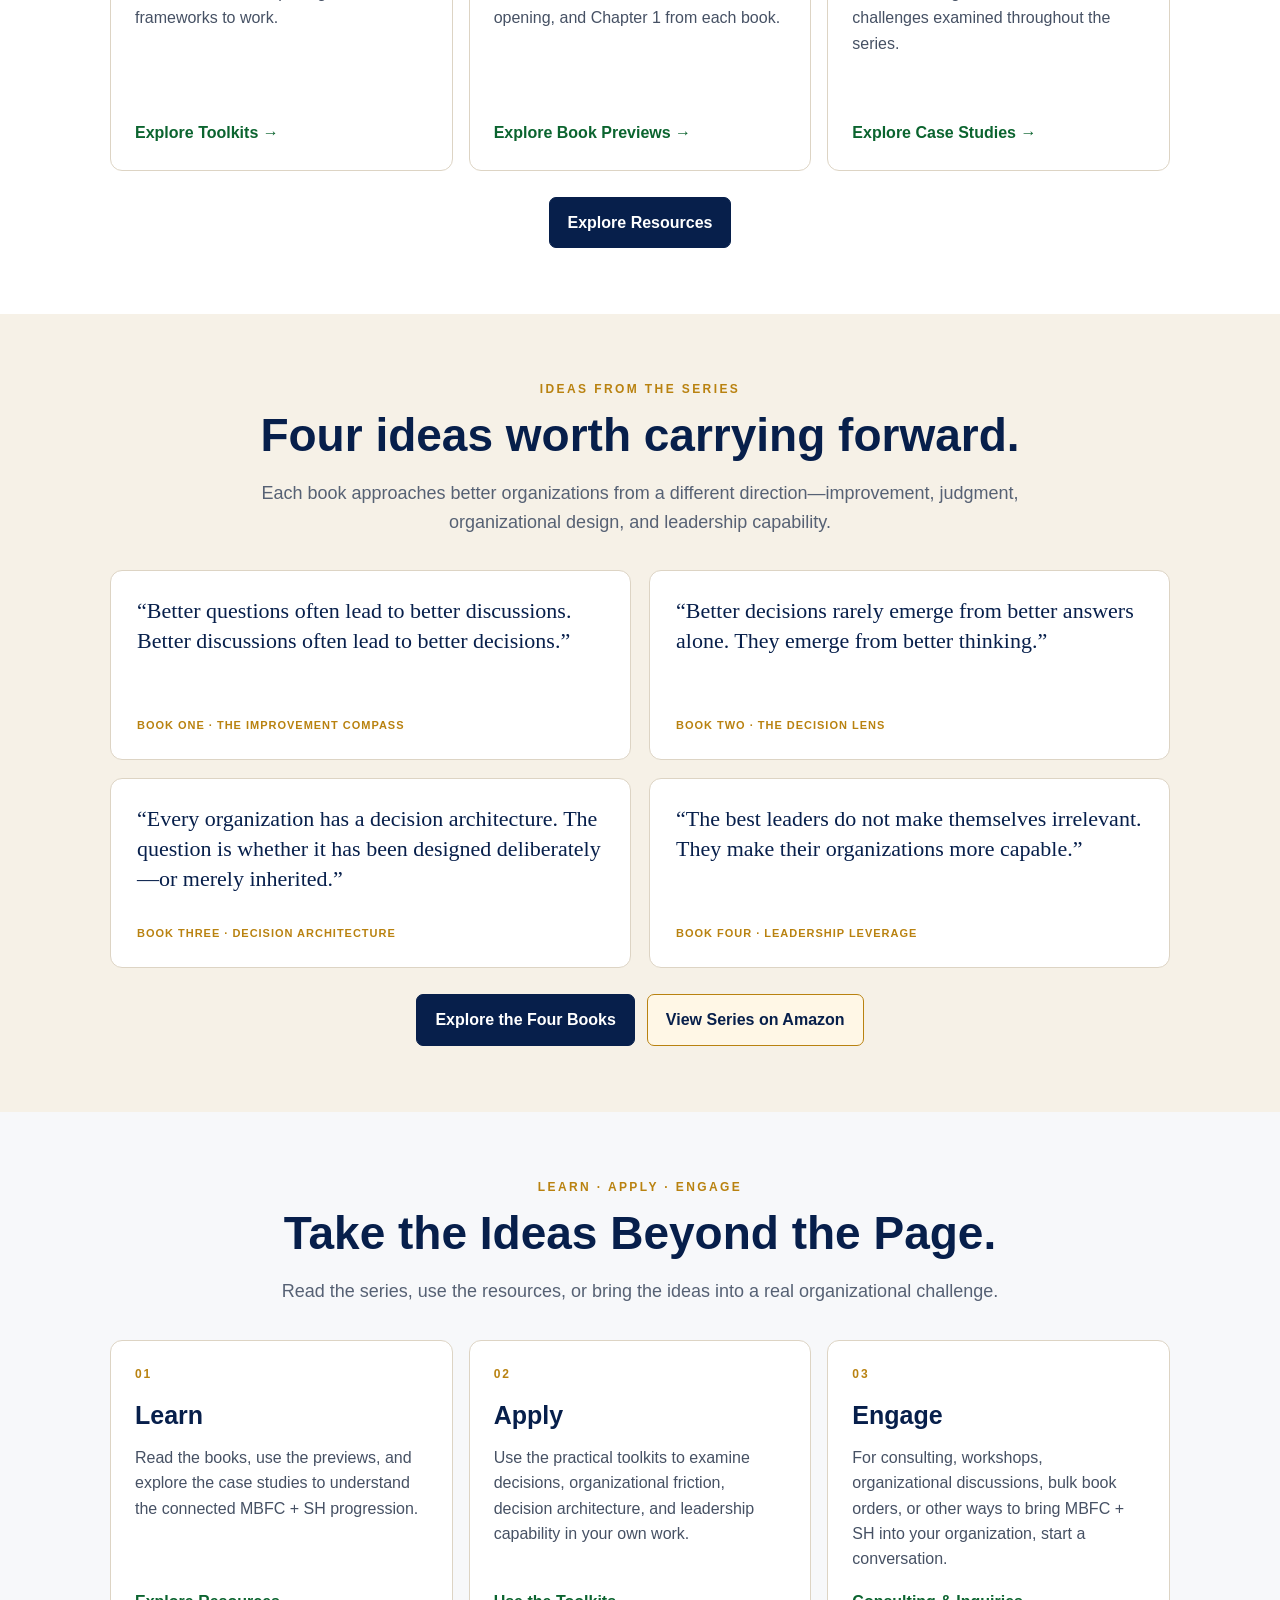
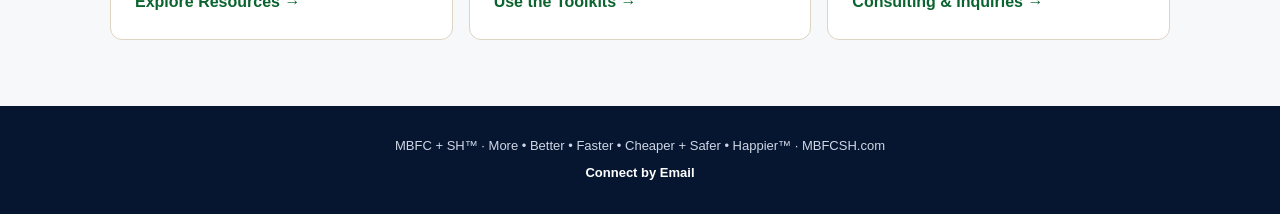
==== commit e7bc2c41: "Add files via upload" ====
--- a/index.html
+++ b/index.html
@@ -8,7 +8,7 @@
 <link href="site.css" rel="stylesheet"/><link href="favicon.png" rel="icon" type="image/png"/>
 </head>
 <body>
-<nav class="top"><div class="wrap nav"><a class="brand" href="index.html">MBFC + SH</a><div class="booknav"><a href="index.html">Series</a><a href="book-1.html">01 Compass</a><a href="book-2.html">02 Lens</a><a href="book-3.html">03 Architecture</a><a href="book-4.html">04 Leverage</a></div><div class="utility"><a class="resources" href="resources.html">Resources</a><a href="case-studies.html">Case Studies</a><a href="about.html">About</a></div></div></nav>
+<nav class="top"><div class="wrap nav"><a class="brand" href="index.html"><img src="MBFC+SH_B1_Icon_Compass(1).png" alt="" aria-hidden="true"><span>MBFC + SH</span></a><div class="booknav"><a class="active" href="index.html">Series</a><a href="book-1.html">01 Compass</a><a href="book-2.html">02 Lens</a><a href="book-3.html">03 Architecture</a><a href="book-4.html">04 Leverage</a></div><div class="utility"><a href="resources.html">Resources</a><a href="case-studies.html">Case Studies</a><a href="about.html">About</a></div></div></nav>
 <header class="hero" id="top"><div class="wrap"><h1>MBFC + SH</h1><div class="strap">MORE • BETTER • FASTER • CHEAPER + SAFER • HAPPIER</div><h2>Better decisions. Less friction. Better organizations.</h2><p class="lead">MBFC + SH is a practical language for evaluating decisions by what they improve—and what friction they create. The four-book series extends that thinking into judgment, organizational design, and leadership capability.</p><p>For leaders, managers, and teams responsible for making decisions, improving work, and building stronger organizations.</p><div class="actions"><a class="btn primary" href="#framework">Explore the Series</a><a class="btn secondary" href="resources.html">Explore Resources</a></div><div aria-label="The four-book journey" class="hero-symbols"><div><img alt="Compass symbol for The Improvement Compass" src="MBFC+SH_B1_Icon_Compass(1).png"/><span>FRAMEWORK</span></div><div><img alt="Lens symbol for The Decision Lens" src="MBFC+SH_B2_Icon_Lens(1).png"/><span>JUDGMENT</span></div><div><img alt="Gear symbol for Decision Architecture" src="MBFC+SH_B3_Icon_Gear(1).png"/><span>ORGANIZATIONS</span></div><div><img alt="Ripple symbol for Leadership Leverage" src="MBFC+SH_B4_Icon_Ripple(2).png"/><span>CAPABILITY</span></div></div></div></header>
 <main>
 <section class="series-system" id="framework"><div class="wrap"><div class="section-title"><div class="eyebrow">The MBFC + SH Series</div><h2>Better organizations are built through connected decisions.</h2><p>Four books examine four connected questions—from defining improvement to building an organization capable of continuing it.</p></div><div aria-label="The MBFC + SH four-book progression" class="series-progression"><article><div class="series-step">01 · FRAMEWORK</div><h3>Define Improvement</h3><p>What outcomes are we actually trying to improve?</p></article><div aria-hidden="true" class="series-arrow">→</div><article><div class="series-step">02 · JUDGMENT</div><h3>Improve Judgment</h3><p>How should we decide before the outcome is known?</p></article><div aria-hidden="true" class="series-arrow">→</div><article><div class="series-step">03 · ORGANIZATIONS</div><h3>Design the Conditions</h3><p>What organizational conditions shape those decisions?</p></article><div aria-hidden="true" class="series-arrow">→</div><article><div class="series-step">04 · CAPABILITY</div><h3>Build Capability</h3><p>What can the organization eventually do without the leader?</p></article></div><div class="series-synthesis"><p><strong>Improvement</strong> provides the direction. <strong>Judgment</strong> improves the decision. <strong>Architecture</strong> shapes the environment. <strong>Leadership</strong> builds the capability to continue.</p></div></div></section><section class="cost"><div class="wrap cost-grid"><div class="cost-visual"><div class="cost-image-stage"><img alt="What’s the cost of this decision? MBFC + SH illustration" id="costImage" src="ChatGPT Image Jul 16, 2026, 05_05_32 PM.png"/></div><div class="cost-tabs"><button class="active" data-img="ChatGPT Image Jul 16, 2026, 05_05_32 PM.png">Balance</button><button data-img="ChatGPT Image Jul 16, 2026, 05_11_54 PM.png">Tradeoff</button><button data-img="ChatGPT Image Jul 16, 2026, 06_37_06 PM.png">Actuator</button><button data-img="ChatGPT Image Jul 16, 2026, 06_38_28 PM.png">Joint</button><button data-img="ChatGPT Image Jul 16, 2026, 06_44_32 PM.png">Inventory</button><button data-img="ChatGPT Image Jul 16, 2026, 06_46_07 PM.png">Waiting</button></div></div><div><div class="eyebrow">A Question Worth Asking</div><h2>What’s the <em>cost</em> of this decision?</h2><p style="font-size:18px">The visible price is rarely the entire consequence. Better decisions consider value, friction, tradeoffs, duration, significance, and effects across the whole system.</p><p>This question connects the practical examples throughout MBFC + SH with the deeper progression of the four books.</p></div></div></section><section class="common-direction" id="common-direction"><div class="wrap common-direction-grid"><div class="common-direction-copy"><div class="eyebrow">What MBFC + SH Means</div><h2>Many Methods. Common Direction.</h2><p class="common-direction-lead">Different approaches. Different tools. One shared purpose.</p><p>MBFC + SH does not replace Lean, Six Sigma, Theory of Constraints, safety, customer experience, or operational excellence. It provides a common language for examining what different approaches are ultimately trying to accomplish.</p><div class="common-direction-outcomes"><div><strong>Create more value</strong><span>More · Better · Faster · Cheaper · Safer · Happier</span></div><div><strong>Reduce friction</strong><span>Waste · Defects · Delays · Excess Cost · Risk · Frustration</span></div></div><p class="common-direction-close">The tools differ. The terminology differs. The direction is remarkably consistent.</p></div><figure class="common-direction-visual"><img alt="Many Methods. Common Direction. Different improvement approaches converge on MBFC + SH as a common language for creating more value and reducing organizational friction." src="B1_Many_Methods_Common_Direction.png"/></figure></div></section>
--- a/site.css
+++ b/site.css
@@ -363,3 +363,40 @@
 .case-count{min-height:20px;margin-top:7px;color:#667085;font-size:14px}
 
 .journey-orientation{max-width:760px;margin:14px auto 0;color:var(--muted);font-size:16px;line-height:1.6}
+
+/* v17 — Increase four-book card formula prominence */
+.journey-grid .book-equation{
+  font-size:13px;
+  line-height:1.18;
+  letter-spacing:.04em;
+}
+.journey-grid .book-equation .equation-outcome{
+  font-size:1em;
+  letter-spacing:.055em;
+}
+@media(max-width:580px){
+  .journey-grid .book-equation{font-size:12px}
+}
+
+/* Match homepage Resources cards to Learn / Apply / Engage card geometry */
+#tools .resource-grid{grid-template-columns:repeat(3,1fr);gap:16px;max-width:1060px;margin:0 auto}
+#tools .resource{border-radius:12px;padding:24px;min-height:265px}
+#tools .resource h3{font-size:25px;letter-spacing:0;margin:0 0 10px}
+#tools .resource p{margin:0 0 18px;color:#465164}
+@media(max-width:900px){#tools .resource-grid{grid-template-columns:1fr}}
+
+
+/* Header identity and navigation refinement */
+.nav{gap:0}
+.brand{display:inline-flex;align-items:center;gap:9px;font-size:18px;letter-spacing:.055em;white-space:nowrap;margin-right:auto}
+.brand img{width:29px;height:29px;object-fit:contain;display:block}
+.booknav,.utility{display:flex;align-items:center;gap:18px}
+.booknav{margin-left:28px}
+.utility{margin-left:28px}
+.nav .booknav a,.nav .utility a{position:relative;padding:24px 0 21px;border-radius:0;color:var(--navy);background:transparent}
+.nav .booknav a:hover,.nav .utility a:hover{background:transparent;color:var(--navy)}
+.nav .booknav a.active,.nav .utility a.active{background:transparent;color:var(--navy)}
+.nav .booknav a.active::after,.nav .utility a.active::after{content:"";position:absolute;left:0;right:0;bottom:15px;height:2px;background:var(--gold);border-radius:2px}
+.utility .resources{color:var(--navy)}
+@media(max-width:900px){.booknav{display:none}.utility{margin-left:18px;gap:18px}.utility a{display:none}.utility a[href="resources.html"],.utility a[href="case-studies.html"]{display:inline}.nav .utility a{padding:22px 0 19px}.nav .utility a.active::after{bottom:13px}}
+@media(max-width:580px){.brand{font-size:17px;gap:7px}.brand img{width:26px;height:26px}.utility{gap:14px;margin-left:14px}.nav .utility a{font-size:12px}}
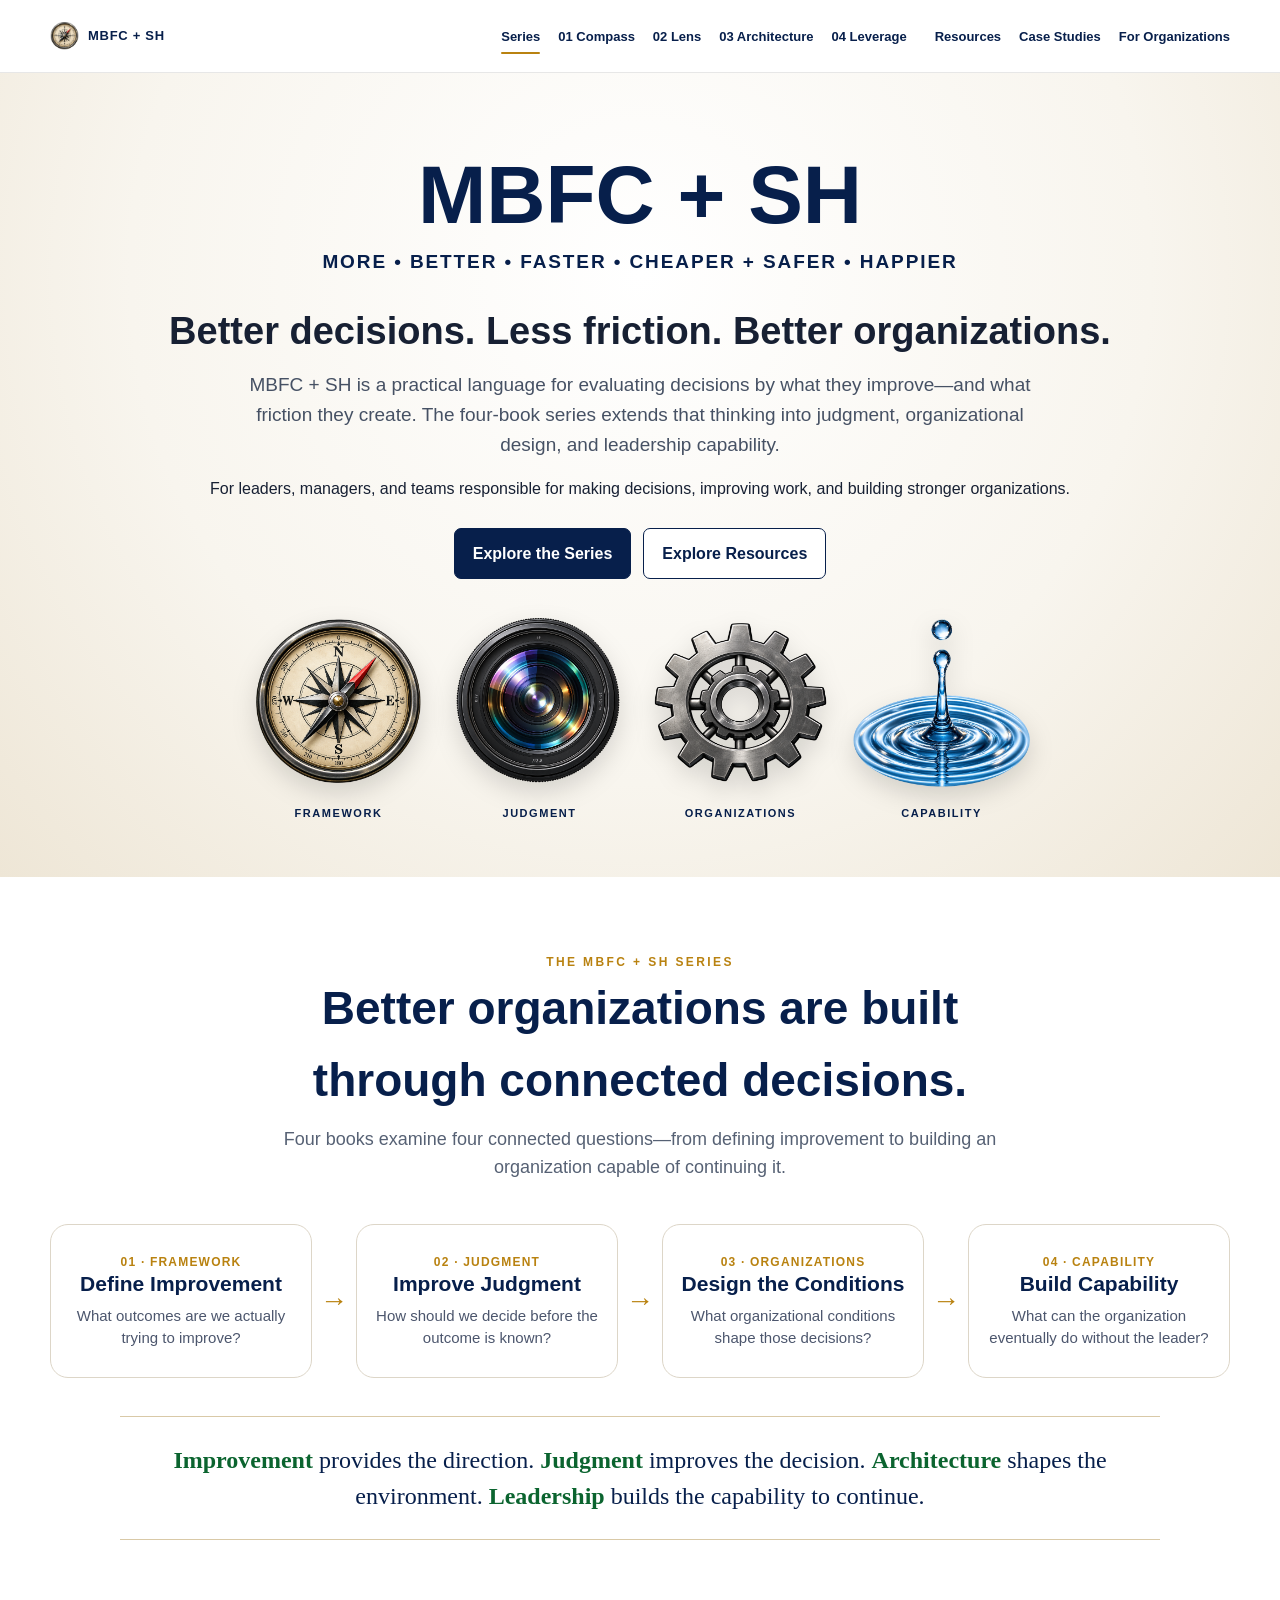
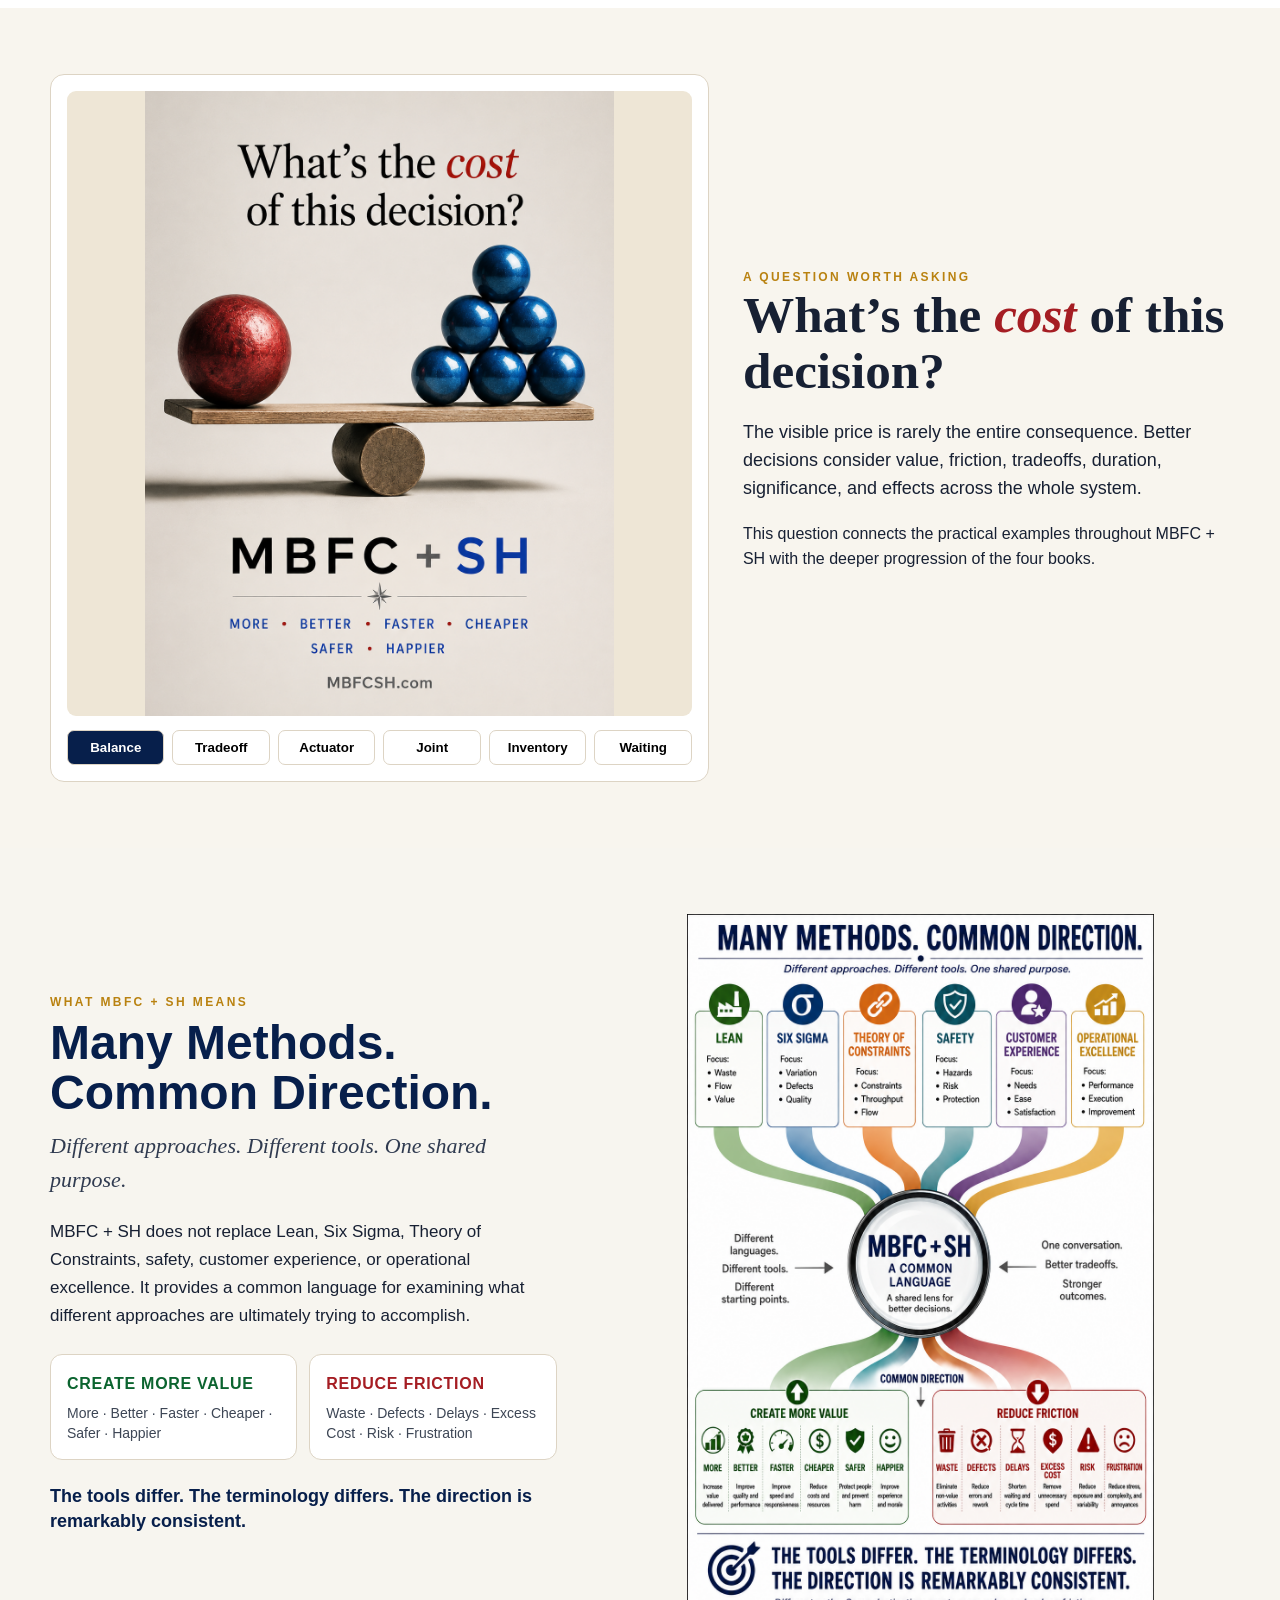
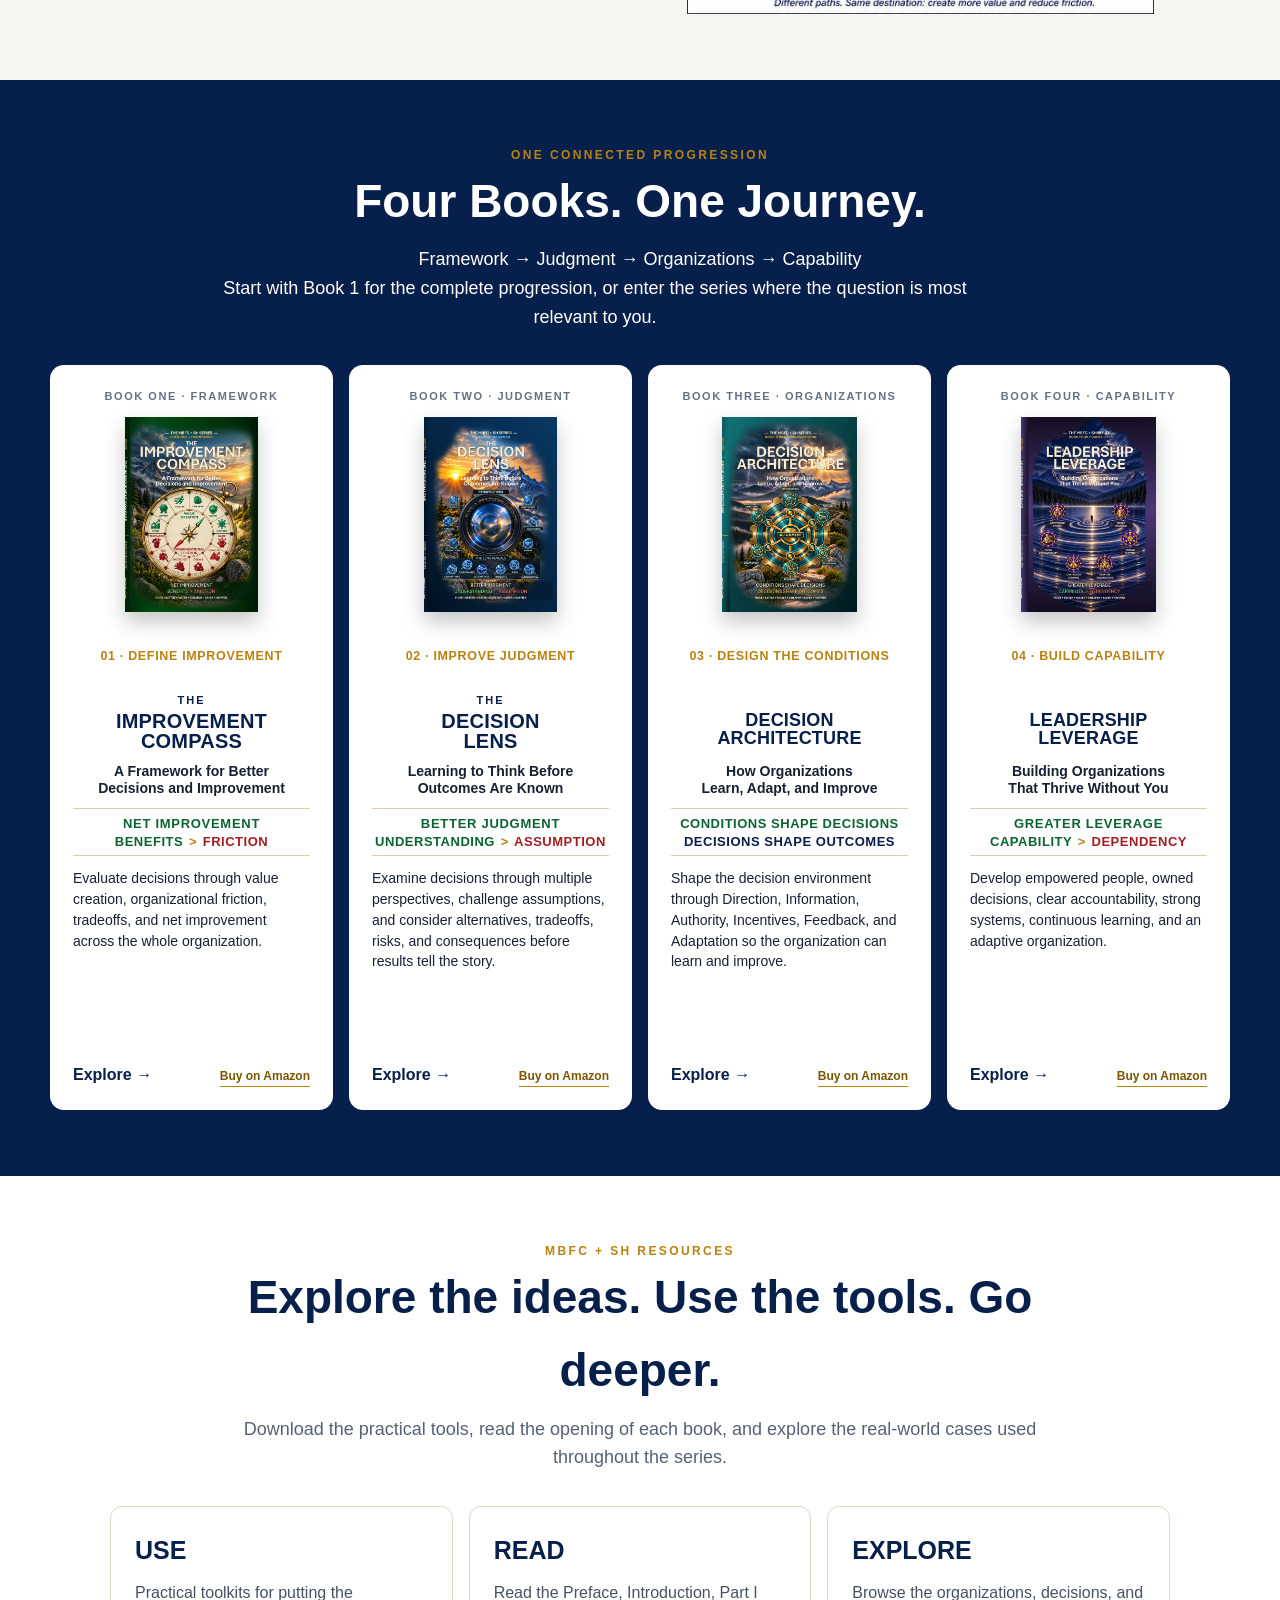
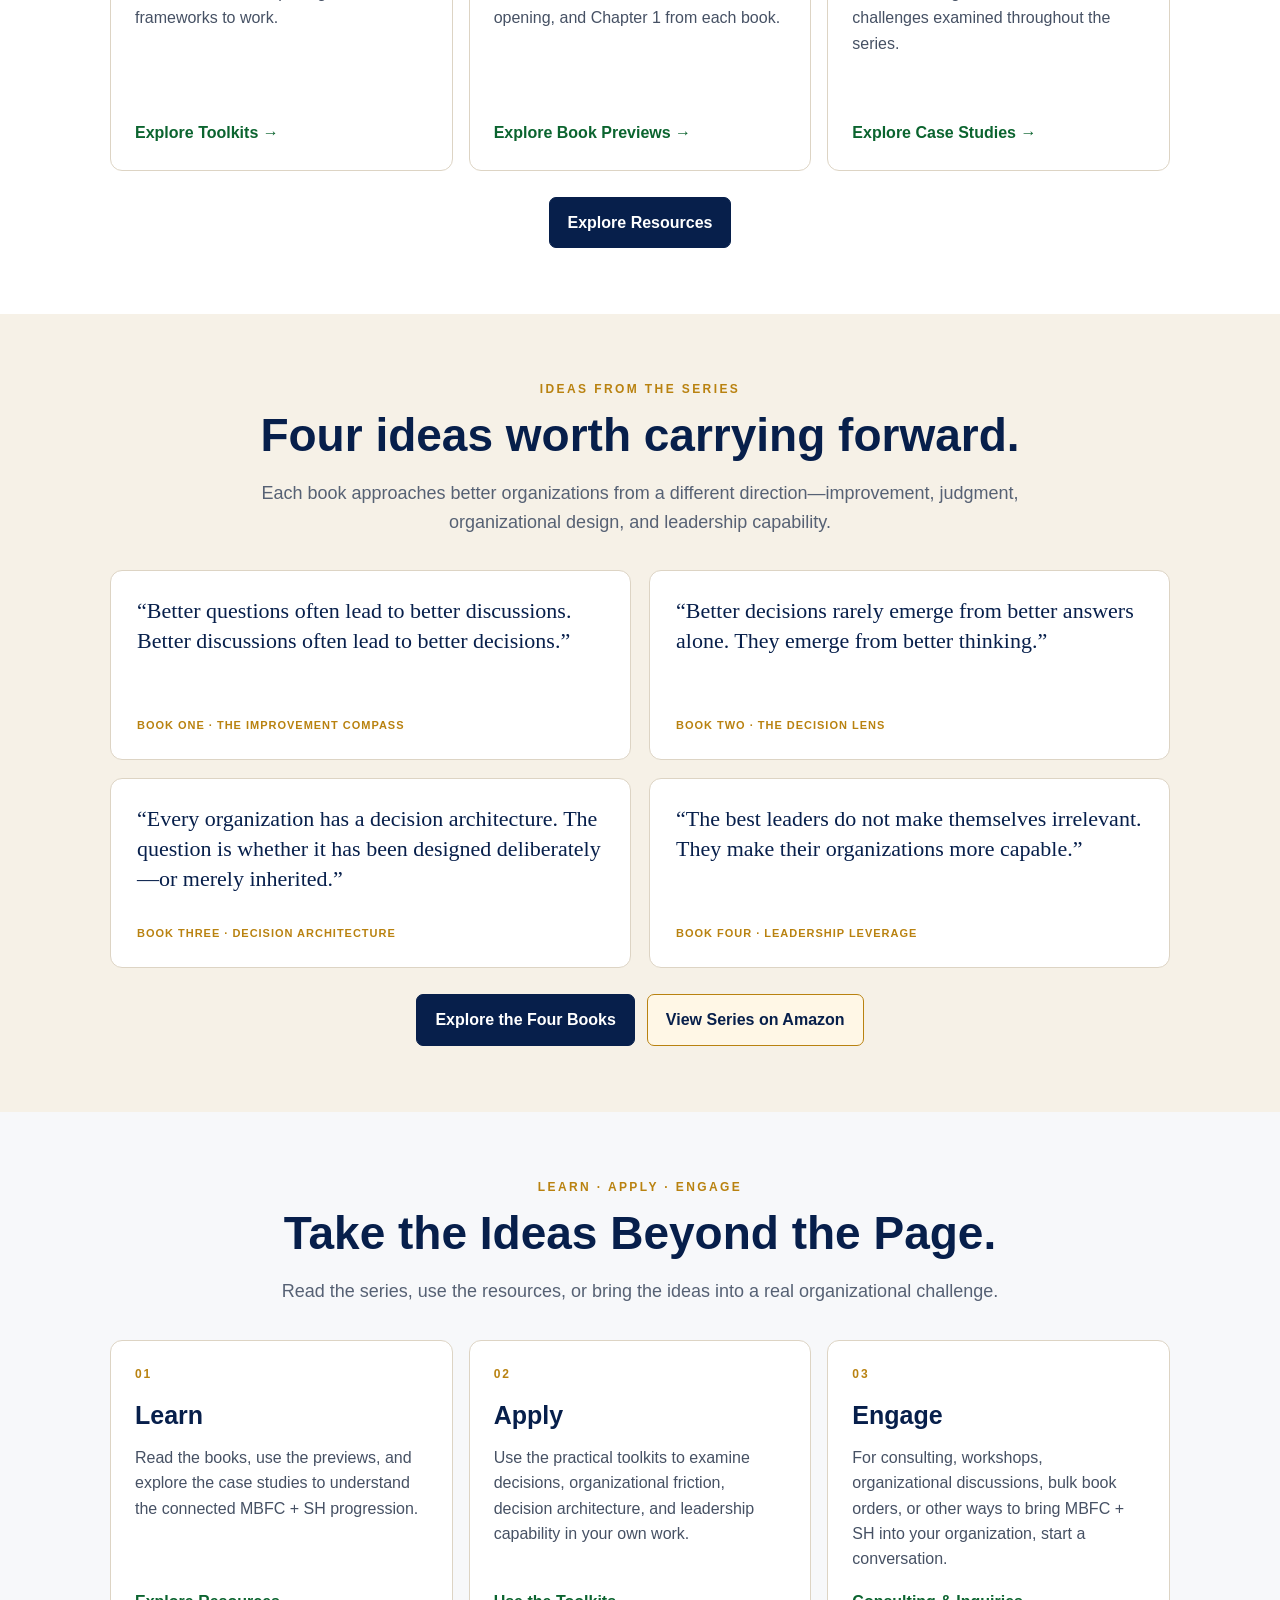
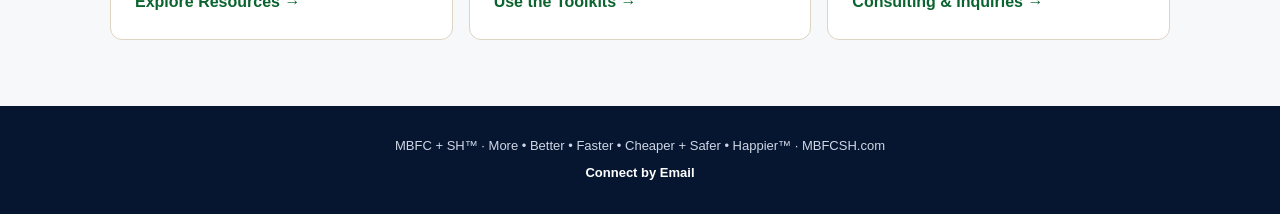
==== commit 8b5943ec: "Add files via upload" ====
--- a/index.html
+++ b/index.html
@@ -8,7 +8,7 @@
 <link href="site.css" rel="stylesheet"/><link href="favicon.png" rel="icon" type="image/png"/>
 </head>
 <body>
-<nav class="top"><div class="wrap nav"><a class="brand" href="index.html"><img src="MBFC+SH_B1_Icon_Compass(1).png" alt="" aria-hidden="true"><span>MBFC + SH</span></a><div class="booknav"><a class="active" href="index.html">Series</a><a href="book-1.html">01 Compass</a><a href="book-2.html">02 Lens</a><a href="book-3.html">03 Architecture</a><a href="book-4.html">04 Leverage</a></div><div class="utility"><a href="resources.html">Resources</a><a href="case-studies.html">Case Studies</a><a href="about.html">About</a></div></div></nav>
+<nav class="top"><div class="wrap nav"><a class="brand" href="index.html"><img src="MBFC+SH_B1_Icon_Compass(1).png" alt="" aria-hidden="true"><span>MBFC + SH</span></a><div class="booknav"><a class="active" href="index.html">Series</a><a href="book-1.html">01 Compass</a><a href="book-2.html">02 Lens</a><a href="book-3.html">03 Architecture</a><a href="book-4.html">04 Leverage</a></div><div class="utility"><a href="resources.html">Resources</a><a href="case-studies.html">Case Studies</a><a href="about.html">For Organizations</a></div></div></nav>
 <header class="hero" id="top"><div class="wrap"><h1>MBFC + SH</h1><div class="strap">MORE • BETTER • FASTER • CHEAPER + SAFER • HAPPIER</div><h2>Better decisions. Less friction. Better organizations.</h2><p class="lead">MBFC + SH is a practical language for evaluating decisions by what they improve—and what friction they create. The four-book series extends that thinking into judgment, organizational design, and leadership capability.</p><p>For leaders, managers, and teams responsible for making decisions, improving work, and building stronger organizations.</p><div class="actions"><a class="btn primary" href="#framework">Explore the Series</a><a class="btn secondary" href="resources.html">Explore Resources</a></div><div aria-label="The four-book journey" class="hero-symbols"><div><img alt="Compass symbol for The Improvement Compass" src="MBFC+SH_B1_Icon_Compass(1).png"/><span>FRAMEWORK</span></div><div><img alt="Lens symbol for The Decision Lens" src="MBFC+SH_B2_Icon_Lens(1).png"/><span>JUDGMENT</span></div><div><img alt="Gear symbol for Decision Architecture" src="MBFC+SH_B3_Icon_Gear(1).png"/><span>ORGANIZATIONS</span></div><div><img alt="Ripple symbol for Leadership Leverage" src="MBFC+SH_B4_Icon_Ripple(2).png"/><span>CAPABILITY</span></div></div></div></header>
 <main>
 <section class="series-system" id="framework"><div class="wrap"><div class="section-title"><div class="eyebrow">The MBFC + SH Series</div><h2>Better organizations are built through connected decisions.</h2><p>Four books examine four connected questions—from defining improvement to building an organization capable of continuing it.</p></div><div aria-label="The MBFC + SH four-book progression" class="series-progression"><article><div class="series-step">01 · FRAMEWORK</div><h3>Define Improvement</h3><p>What outcomes are we actually trying to improve?</p></article><div aria-hidden="true" class="series-arrow">→</div><article><div class="series-step">02 · JUDGMENT</div><h3>Improve Judgment</h3><p>How should we decide before the outcome is known?</p></article><div aria-hidden="true" class="series-arrow">→</div><article><div class="series-step">03 · ORGANIZATIONS</div><h3>Design the Conditions</h3><p>What organizational conditions shape those decisions?</p></article><div aria-hidden="true" class="series-arrow">→</div><article><div class="series-step">04 · CAPABILITY</div><h3>Build Capability</h3><p>What can the organization eventually do without the leader?</p></article></div><div class="series-synthesis"><p><strong>Improvement</strong> provides the direction. <strong>Judgment</strong> improves the decision. <strong>Architecture</strong> shapes the environment. <strong>Leadership</strong> builds the capability to continue.</p></div></div></section><section class="cost"><div class="wrap cost-grid"><div class="cost-visual"><div class="cost-image-stage"><img alt="What’s the cost of this decision? MBFC + SH illustration" id="costImage" src="ChatGPT Image Jul 16, 2026, 05_05_32 PM.png"/></div><div class="cost-tabs"><button class="active" data-img="ChatGPT Image Jul 16, 2026, 05_05_32 PM.png">Balance</button><button data-img="ChatGPT Image Jul 16, 2026, 05_11_54 PM.png">Tradeoff</button><button data-img="ChatGPT Image Jul 16, 2026, 06_37_06 PM.png">Actuator</button><button data-img="ChatGPT Image Jul 16, 2026, 06_38_28 PM.png">Joint</button><button data-img="ChatGPT Image Jul 16, 2026, 06_44_32 PM.png">Inventory</button><button data-img="ChatGPT Image Jul 16, 2026, 06_46_07 PM.png">Waiting</button></div></div><div><div class="eyebrow">A Question Worth Asking</div><h2>What’s the <em>cost</em> of this decision?</h2><p style="font-size:18px">The visible price is rarely the entire consequence. Better decisions consider value, friction, tradeoffs, duration, significance, and effects across the whole system.</p><p>This question connects the practical examples throughout MBFC + SH with the deeper progression of the four books.</p></div></div></section><section class="common-direction" id="common-direction"><div class="wrap common-direction-grid"><div class="common-direction-copy"><div class="eyebrow">What MBFC + SH Means</div><h2>Many Methods. Common Direction.</h2><p class="common-direction-lead">Different approaches. Different tools. One shared purpose.</p><p>MBFC + SH does not replace Lean, Six Sigma, Theory of Constraints, safety, customer experience, or operational excellence. It provides a common language for examining what different approaches are ultimately trying to accomplish.</p><div class="common-direction-outcomes"><div><strong>Create more value</strong><span>More · Better · Faster · Cheaper · Safer · Happier</span></div><div><strong>Reduce friction</strong><span>Waste · Defects · Delays · Excess Cost · Risk · Frustration</span></div></div><p class="common-direction-close">The tools differ. The terminology differs. The direction is remarkably consistent.</p></div><figure class="common-direction-visual"><img alt="Many Methods. Common Direction. Different improvement approaches converge on MBFC + SH as a common language for creating more value and reducing organizational friction." src="B1_Many_Methods_Common_Direction.png"/></figure></div></section>
--- a/site.css
+++ b/site.css
@@ -400,3 +400,30 @@
 .utility .resources{color:var(--navy)}
 @media(max-width:900px){.booknav{display:none}.utility{margin-left:18px;gap:18px}.utility a{display:none}.utility a[href="resources.html"],.utility a[href="case-studies.html"]{display:inline}.nav .utility a{padding:22px 0 19px}.nav .utility a.active::after{bottom:13px}}
 @media(max-width:580px){.brand{font-size:17px;gap:7px}.brand img{width:26px;height:26px}.utility{gap:14px;margin-left:14px}.nav .utility a{font-size:12px}}
+
+
+/* For Organizations page */
+.org-hero h1{font-size:clamp(44px,6.5vw,74px);max-width:980px;margin-left:auto;margin-right:auto}
+.org-sixcards{max-width:1060px;margin:0 auto;gap:16px}
+.org-sixcards .sixcard{padding:24px;min-height:220px;border-radius:12px}
+.org-sixcards .sixcard strong{font-size:22px;line-height:1.2;margin:6px 0 10px}
+.org-sixcards .sixcard p{margin:0;color:#465164}
+.org-num{text-transform:uppercase;letter-spacing:.14em;font-size:11px;font-weight:900;color:var(--gold);margin-bottom:8px}
+.org-four{display:grid;grid-template-columns:repeat(4,1fr);gap:16px;max-width:1100px;margin:0 auto}
+.org-four a{display:flex;flex-direction:column;text-decoration:none;background:#fff;border:1px solid var(--line);border-radius:12px;padding:24px;min-height:245px}
+.org-four span{font-size:11px;letter-spacing:.12em;text-transform:uppercase;font-weight:900;color:var(--gold)}
+.org-four strong{font-size:22px;line-height:1.15;color:var(--navy);margin:12px 0 10px}
+.org-four p{margin:0;color:#465164}
+.org-questions .sixcard{min-height:165px;justify-content:center}
+.org-questions .sixcard strong{font-family:Georgia,serif;font-size:22px;font-weight:400;color:var(--navy);line-height:1.3}
+.org-support{max-width:880px;text-align:center}
+.org-support h2{font-size:clamp(30px,4vw,46px);color:var(--navy);margin:8px 0 12px}
+.org-support p{font-size:18px;color:#465164}
+.org-actions{margin-top:24px}
+.org-author{padding:46px 0}
+.org-author-copy{max-width:760px;margin:0 auto;text-align:center}
+.org-author-copy h2{color:var(--navy);font-size:28px;margin:6px 0 8px}
+.org-author-copy p{color:#566174;margin:0}
+@media(max-width:900px){.org-four{grid-template-columns:1fr 1fr}.utility a[href="about.html"]{display:inline}}
+@media(max-width:700px){.utility a[href="case-studies.html"]{display:none}}
+@media(max-width:580px){.org-four{grid-template-columns:1fr}.org-sixcards .sixcard{min-height:0}.org-questions .sixcard{min-height:0}.utility a[href="about.html"]{display:none}}
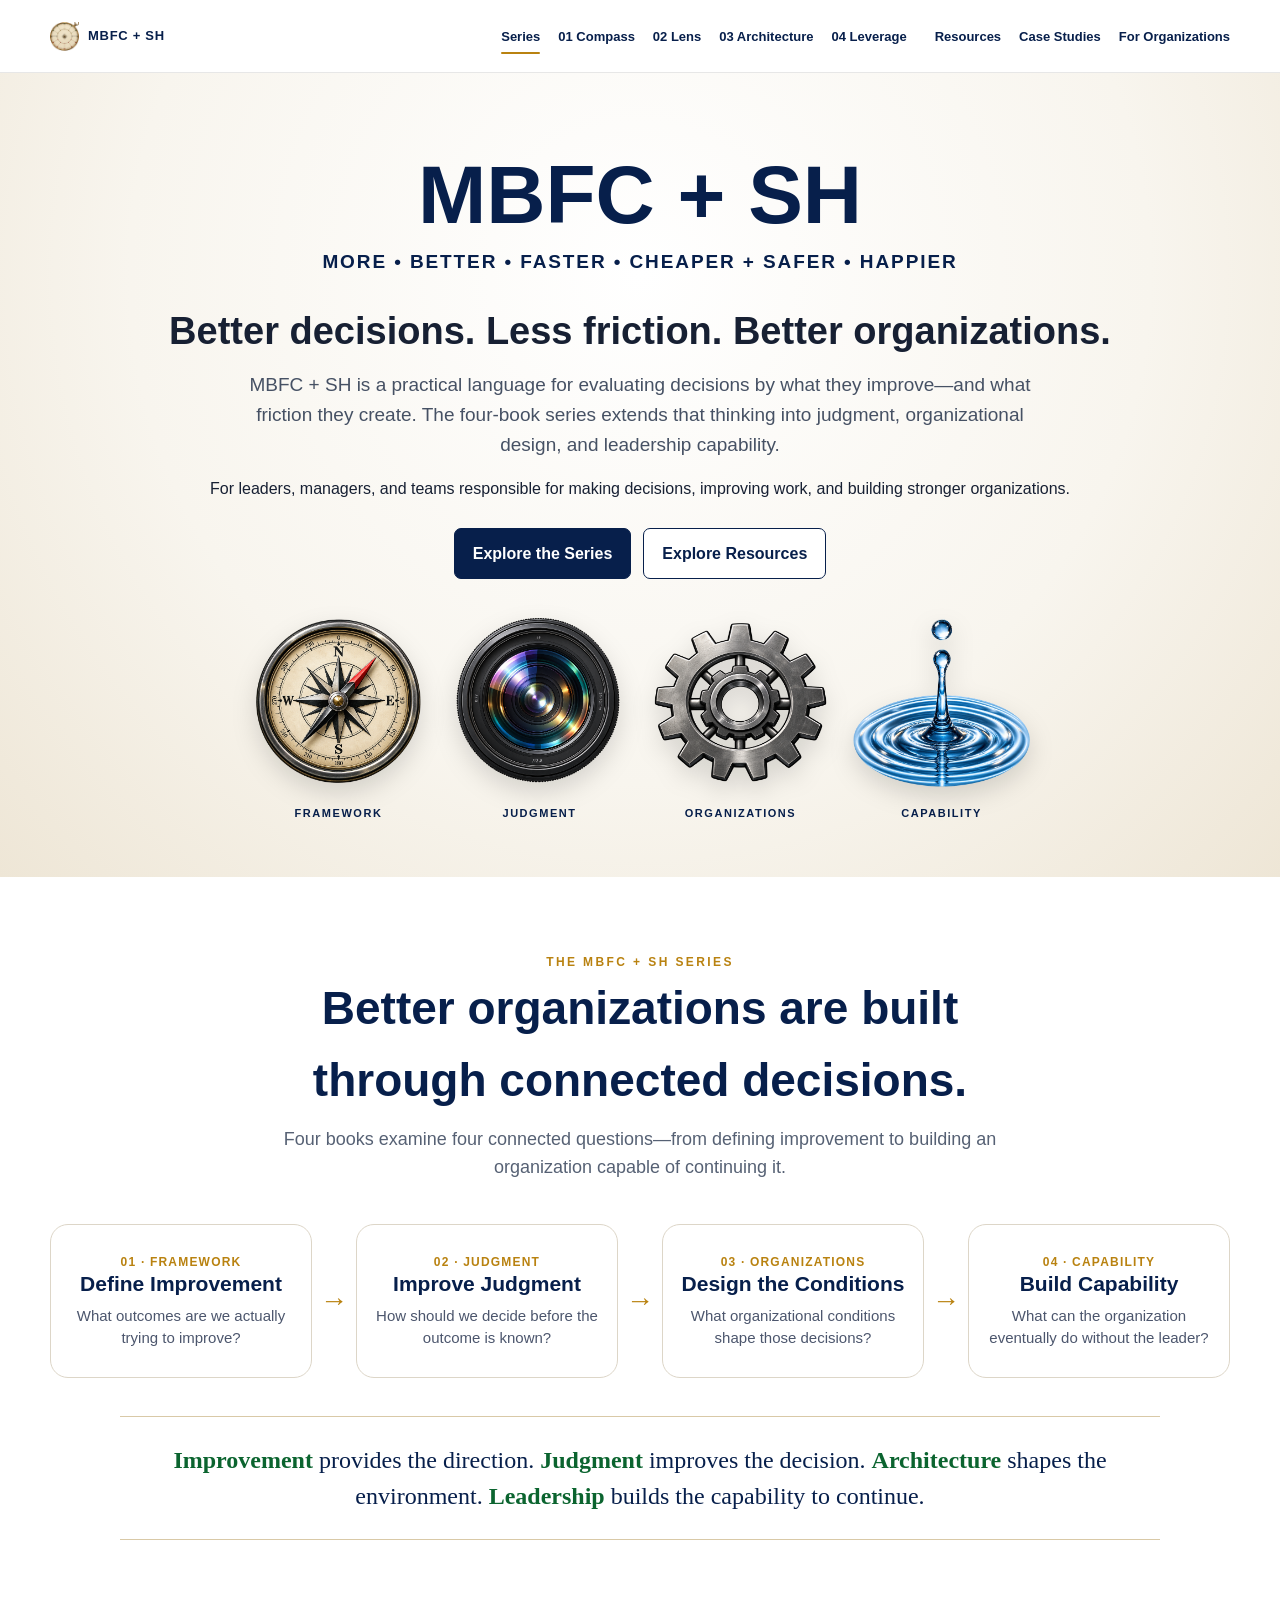
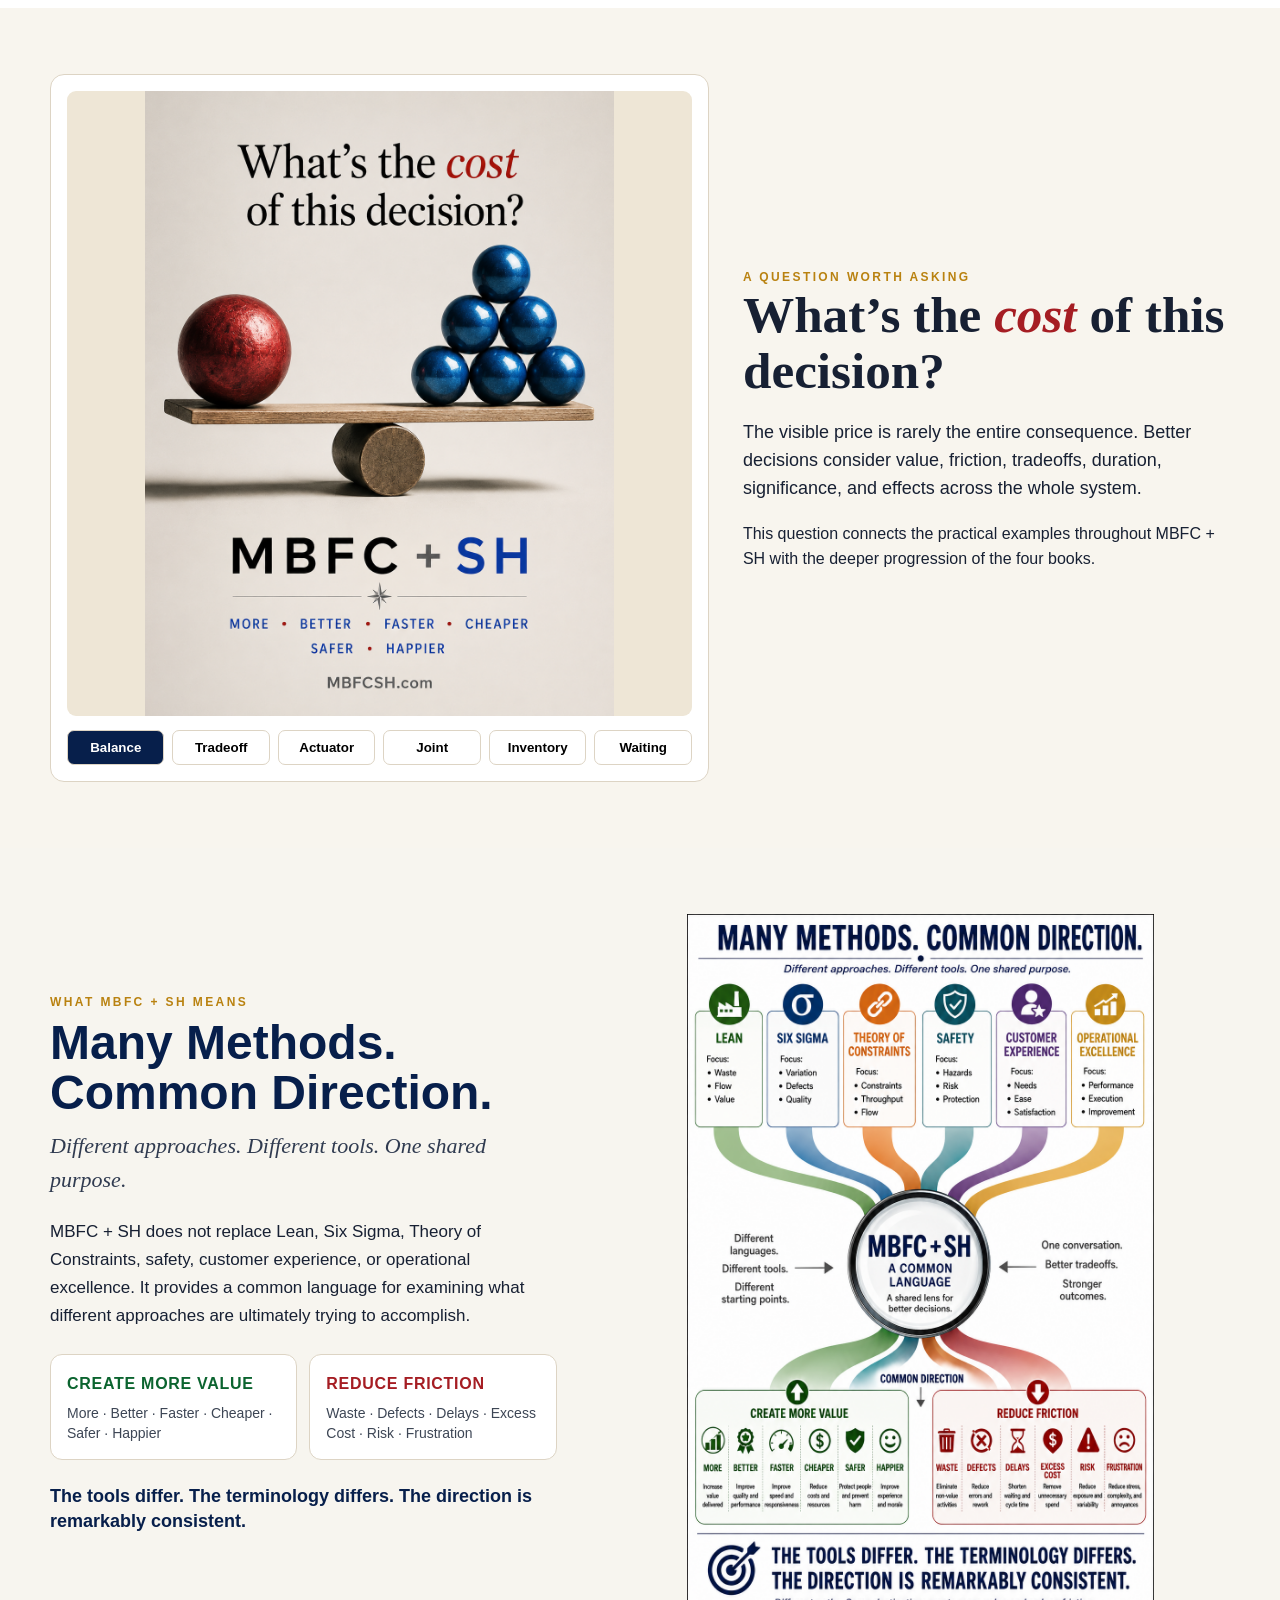
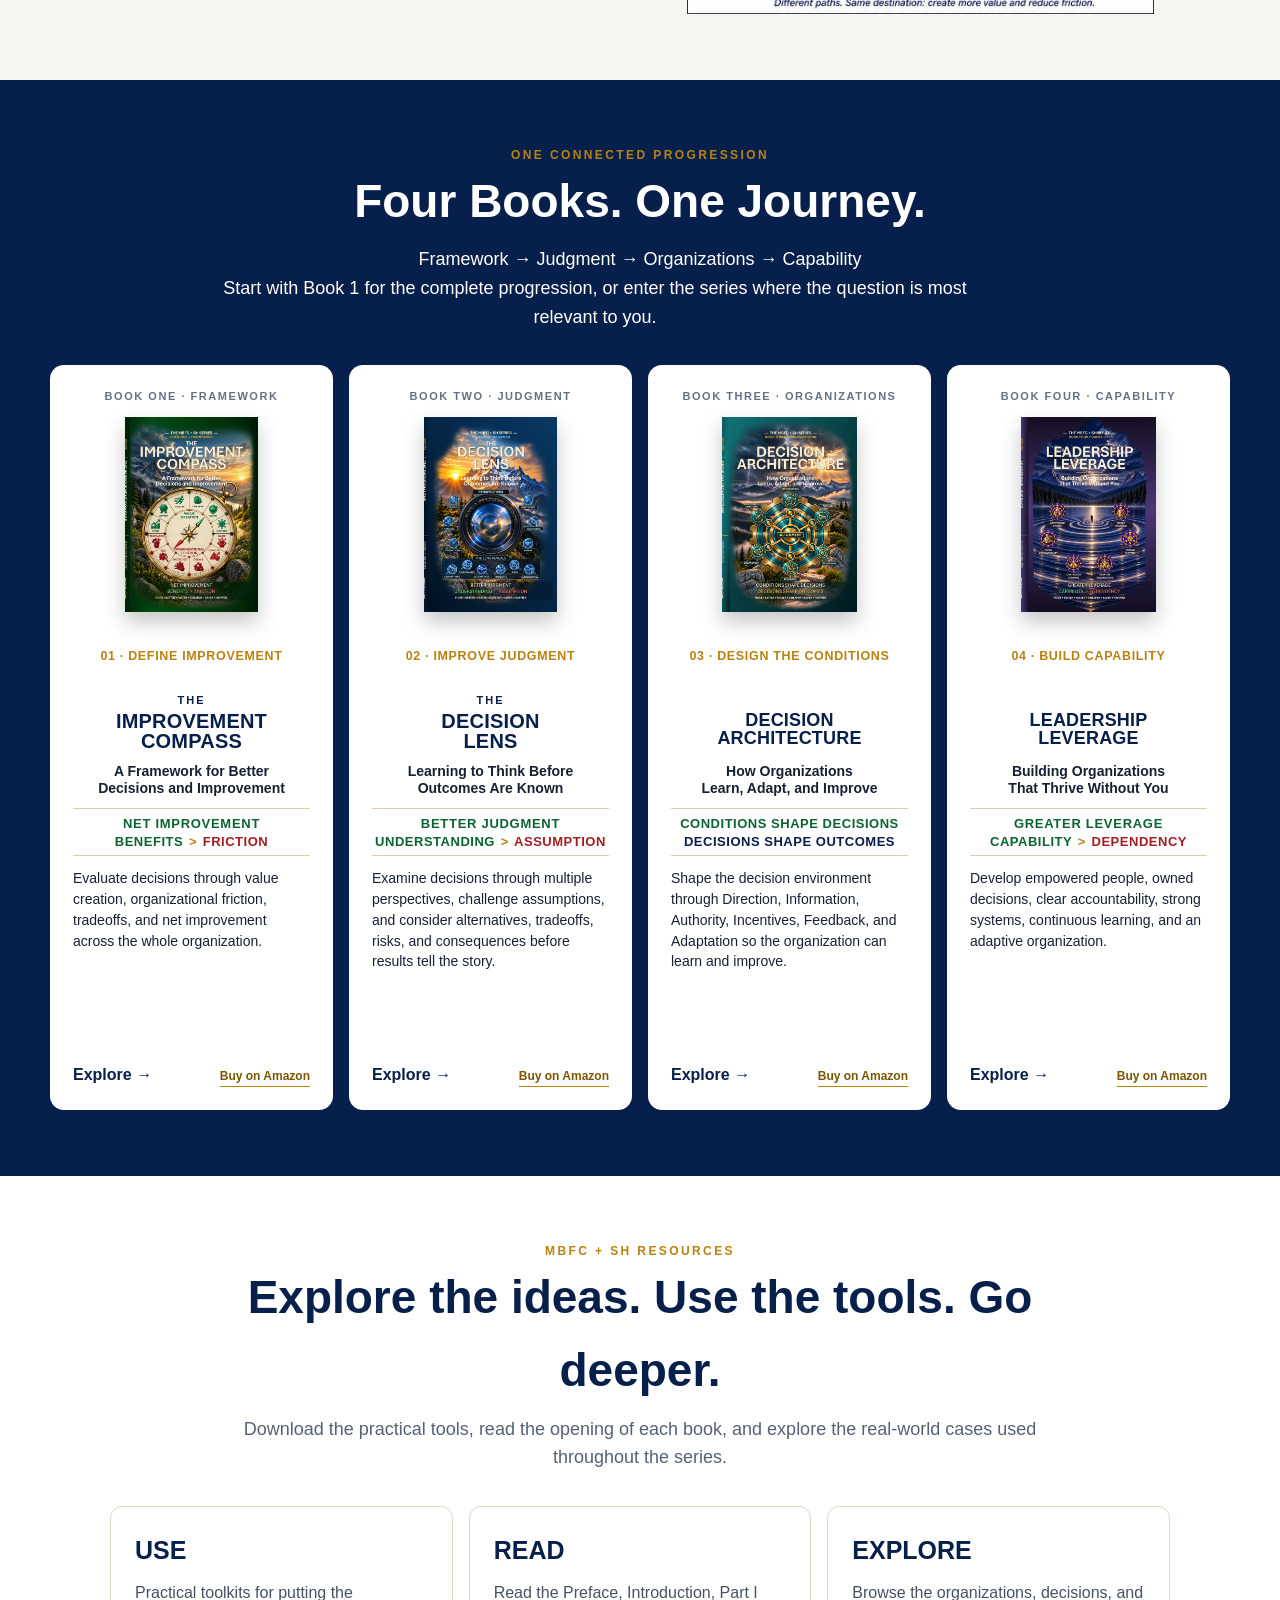
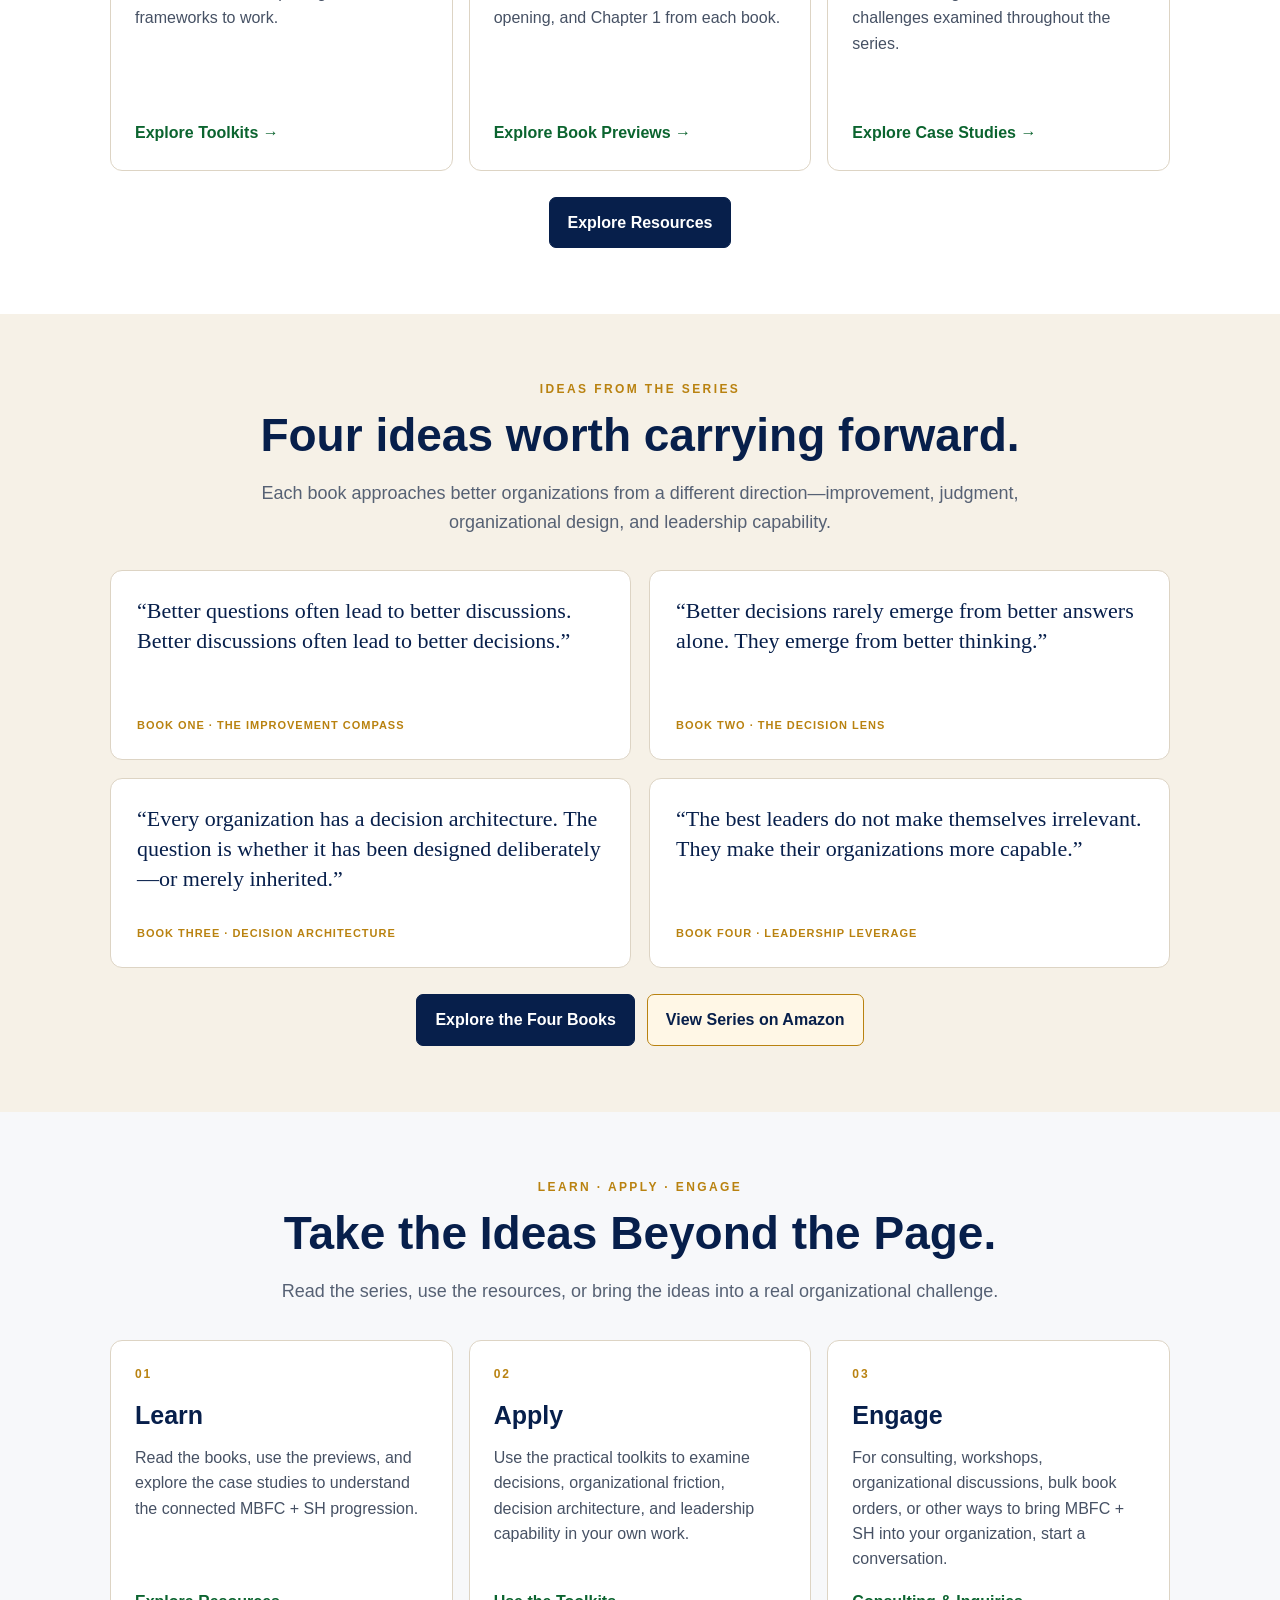
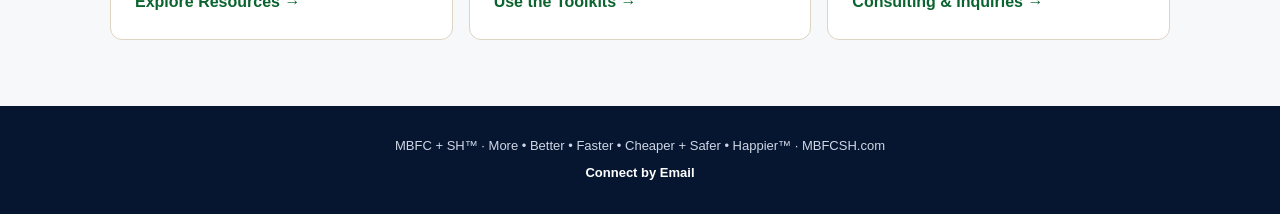
==== commit cbbcc96f: "Add files via upload" ====
--- a/index.html
+++ b/index.html
@@ -8,7 +8,7 @@
 <link href="site.css" rel="stylesheet"/><link href="favicon.png" rel="icon" type="image/png"/>
 </head>
 <body>
-<nav class="top"><div class="wrap nav"><a class="brand" href="index.html"><img src="MBFC+SH_B1_Icon_Compass(1).png" alt="" aria-hidden="true"><span>MBFC + SH</span></a><div class="booknav"><a class="active" href="index.html">Series</a><a href="book-1.html">01 Compass</a><a href="book-2.html">02 Lens</a><a href="book-3.html">03 Architecture</a><a href="book-4.html">04 Leverage</a></div><div class="utility"><a href="resources.html">Resources</a><a href="case-studies.html">Case Studies</a><a href="about.html">For Organizations</a></div></div></nav>
+<nav class="top"><div class="wrap nav"><a class="brand" href="index.html"><img src="favicon.png" alt="" aria-hidden="true"><span>MBFC + SH</span></a><div class="booknav"><a class="active" href="index.html">Series</a><a href="book-1.html">01 Compass</a><a href="book-2.html">02 Lens</a><a href="book-3.html">03 Architecture</a><a href="book-4.html">04 Leverage</a></div><div class="utility"><a href="resources.html">Resources</a><a href="case-studies.html">Case Studies</a><a href="about.html">For Organizations</a></div></div></nav>
 <header class="hero" id="top"><div class="wrap"><h1>MBFC + SH</h1><div class="strap">MORE • BETTER • FASTER • CHEAPER + SAFER • HAPPIER</div><h2>Better decisions. Less friction. Better organizations.</h2><p class="lead">MBFC + SH is a practical language for evaluating decisions by what they improve—and what friction they create. The four-book series extends that thinking into judgment, organizational design, and leadership capability.</p><p>For leaders, managers, and teams responsible for making decisions, improving work, and building stronger organizations.</p><div class="actions"><a class="btn primary" href="#framework">Explore the Series</a><a class="btn secondary" href="resources.html">Explore Resources</a></div><div aria-label="The four-book journey" class="hero-symbols"><div><img alt="Compass symbol for The Improvement Compass" src="MBFC+SH_B1_Icon_Compass(1).png"/><span>FRAMEWORK</span></div><div><img alt="Lens symbol for The Decision Lens" src="MBFC+SH_B2_Icon_Lens(1).png"/><span>JUDGMENT</span></div><div><img alt="Gear symbol for Decision Architecture" src="MBFC+SH_B3_Icon_Gear(1).png"/><span>ORGANIZATIONS</span></div><div><img alt="Ripple symbol for Leadership Leverage" src="MBFC+SH_B4_Icon_Ripple(2).png"/><span>CAPABILITY</span></div></div></div></header>
 <main>
 <section class="series-system" id="framework"><div class="wrap"><div class="section-title"><div class="eyebrow">The MBFC + SH Series</div><h2>Better organizations are built through connected decisions.</h2><p>Four books examine four connected questions—from defining improvement to building an organization capable of continuing it.</p></div><div aria-label="The MBFC + SH four-book progression" class="series-progression"><article><div class="series-step">01 · FRAMEWORK</div><h3>Define Improvement</h3><p>What outcomes are we actually trying to improve?</p></article><div aria-hidden="true" class="series-arrow">→</div><article><div class="series-step">02 · JUDGMENT</div><h3>Improve Judgment</h3><p>How should we decide before the outcome is known?</p></article><div aria-hidden="true" class="series-arrow">→</div><article><div class="series-step">03 · ORGANIZATIONS</div><h3>Design the Conditions</h3><p>What organizational conditions shape those decisions?</p></article><div aria-hidden="true" class="series-arrow">→</div><article><div class="series-step">04 · CAPABILITY</div><h3>Build Capability</h3><p>What can the organization eventually do without the leader?</p></article></div><div class="series-synthesis"><p><strong>Improvement</strong> provides the direction. <strong>Judgment</strong> improves the decision. <strong>Architecture</strong> shapes the environment. <strong>Leadership</strong> builds the capability to continue.</p></div></div></section><section class="cost"><div class="wrap cost-grid"><div class="cost-visual"><div class="cost-image-stage"><img alt="What’s the cost of this decision? MBFC + SH illustration" id="costImage" src="ChatGPT Image Jul 16, 2026, 05_05_32 PM.png"/></div><div class="cost-tabs"><button class="active" data-img="ChatGPT Image Jul 16, 2026, 05_05_32 PM.png">Balance</button><button data-img="ChatGPT Image Jul 16, 2026, 05_11_54 PM.png">Tradeoff</button><button data-img="ChatGPT Image Jul 16, 2026, 06_37_06 PM.png">Actuator</button><button data-img="ChatGPT Image Jul 16, 2026, 06_38_28 PM.png">Joint</button><button data-img="ChatGPT Image Jul 16, 2026, 06_44_32 PM.png">Inventory</button><button data-img="ChatGPT Image Jul 16, 2026, 06_46_07 PM.png">Waiting</button></div></div><div><div class="eyebrow">A Question Worth Asking</div><h2>What’s the <em>cost</em> of this decision?</h2><p style="font-size:18px">The visible price is rarely the entire consequence. Better decisions consider value, friction, tradeoffs, duration, significance, and effects across the whole system.</p><p>This question connects the practical examples throughout MBFC + SH with the deeper progression of the four books.</p></div></div></section><section class="common-direction" id="common-direction"><div class="wrap common-direction-grid"><div class="common-direction-copy"><div class="eyebrow">What MBFC + SH Means</div><h2>Many Methods. Common Direction.</h2><p class="common-direction-lead">Different approaches. Different tools. One shared purpose.</p><p>MBFC + SH does not replace Lean, Six Sigma, Theory of Constraints, safety, customer experience, or operational excellence. It provides a common language for examining what different approaches are ultimately trying to accomplish.</p><div class="common-direction-outcomes"><div><strong>Create more value</strong><span>More · Better · Faster · Cheaper · Safer · Happier</span></div><div><strong>Reduce friction</strong><span>Waste · Defects · Delays · Excess Cost · Risk · Frustration</span></div></div><p class="common-direction-close">The tools differ. The terminology differs. The direction is remarkably consistent.</p></div><figure class="common-direction-visual"><img alt="Many Methods. Common Direction. Different improvement approaches converge on MBFC + SH as a common language for creating more value and reducing organizational friction." src="B1_Many_Methods_Common_Direction.png"/></figure></div></section>
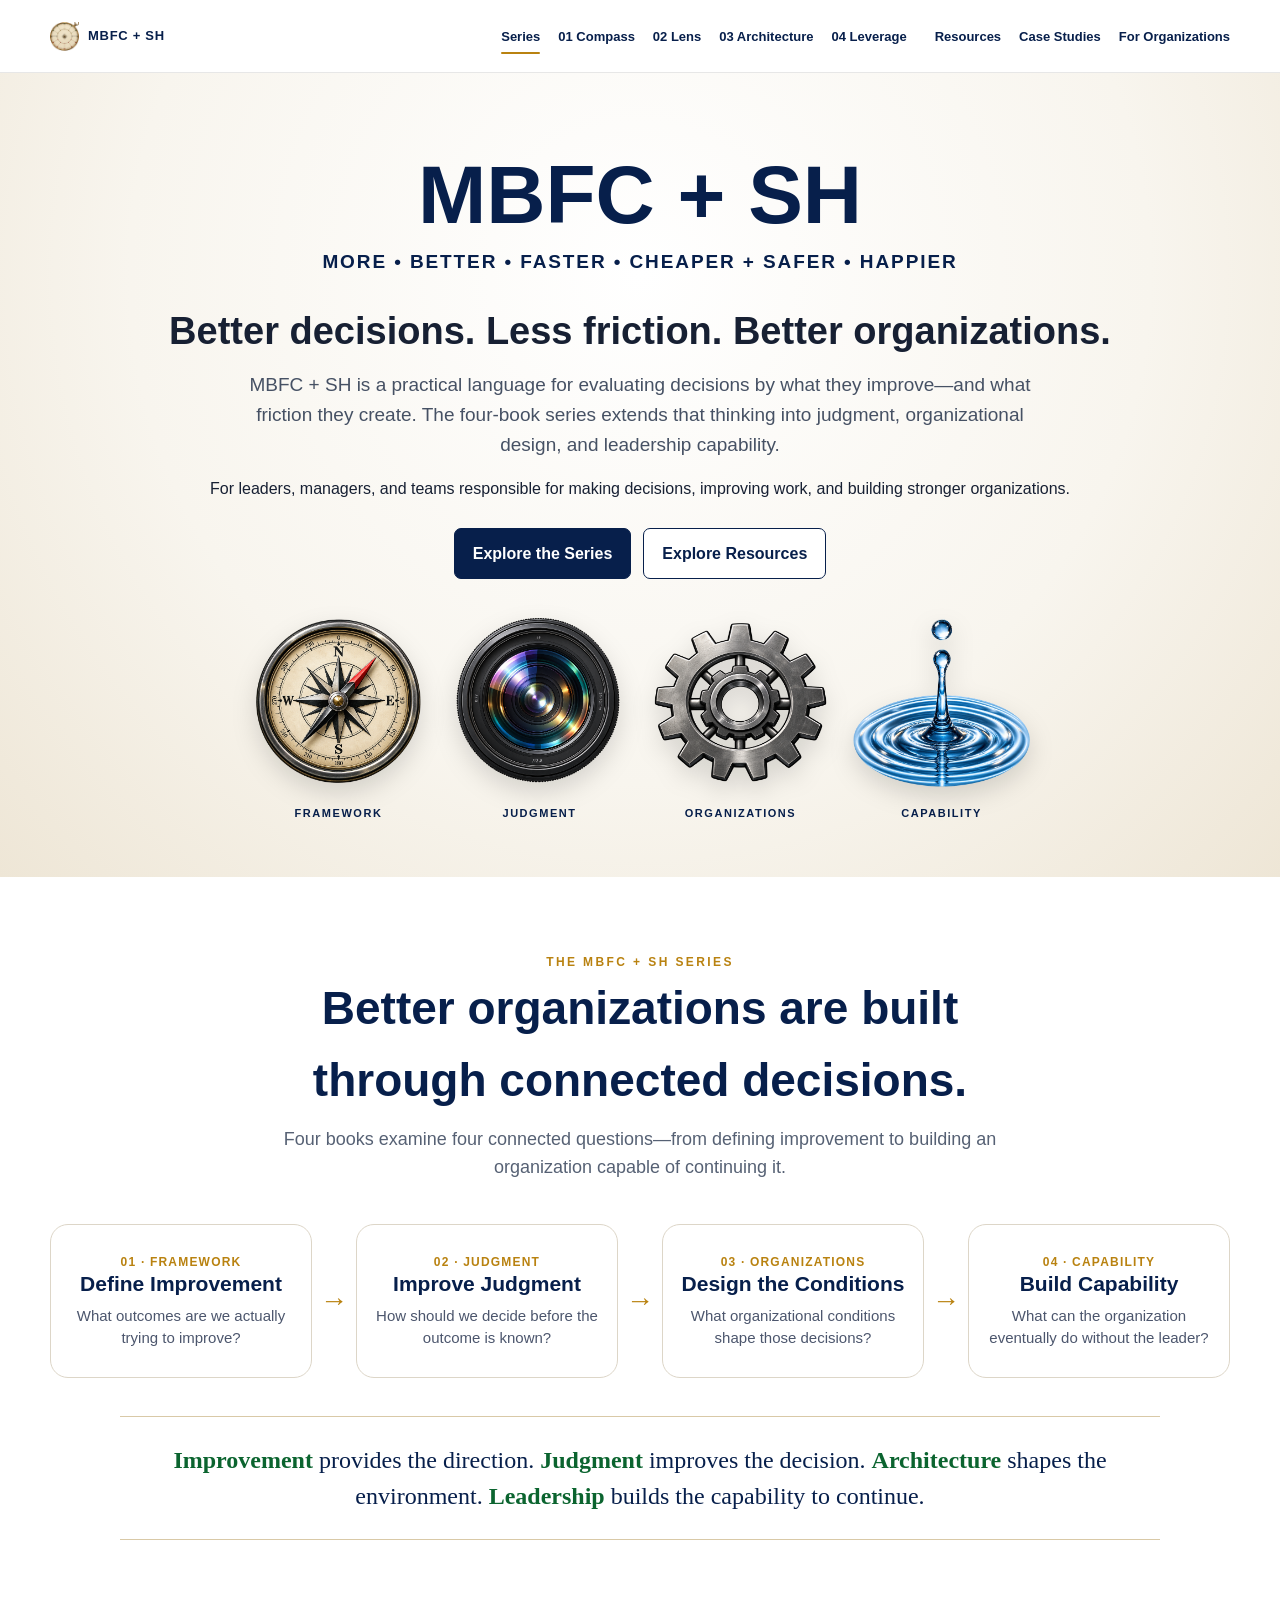
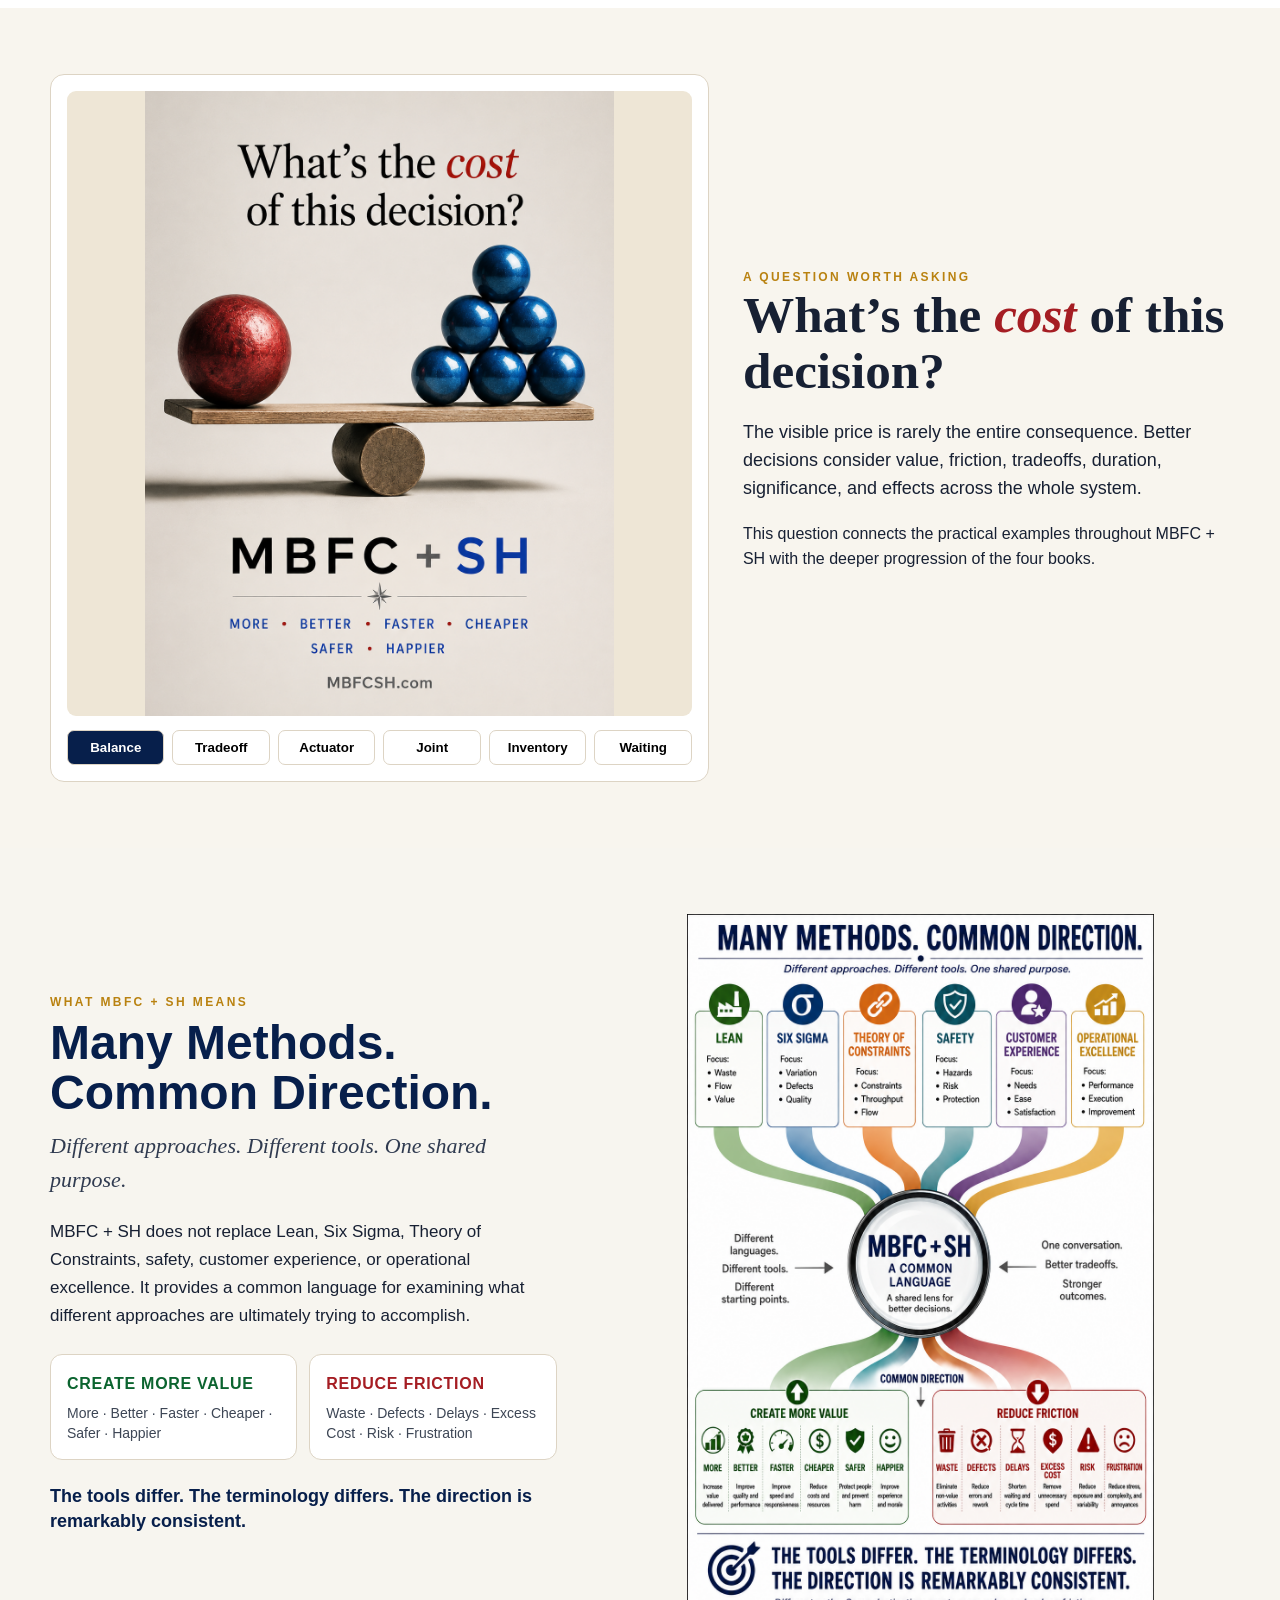
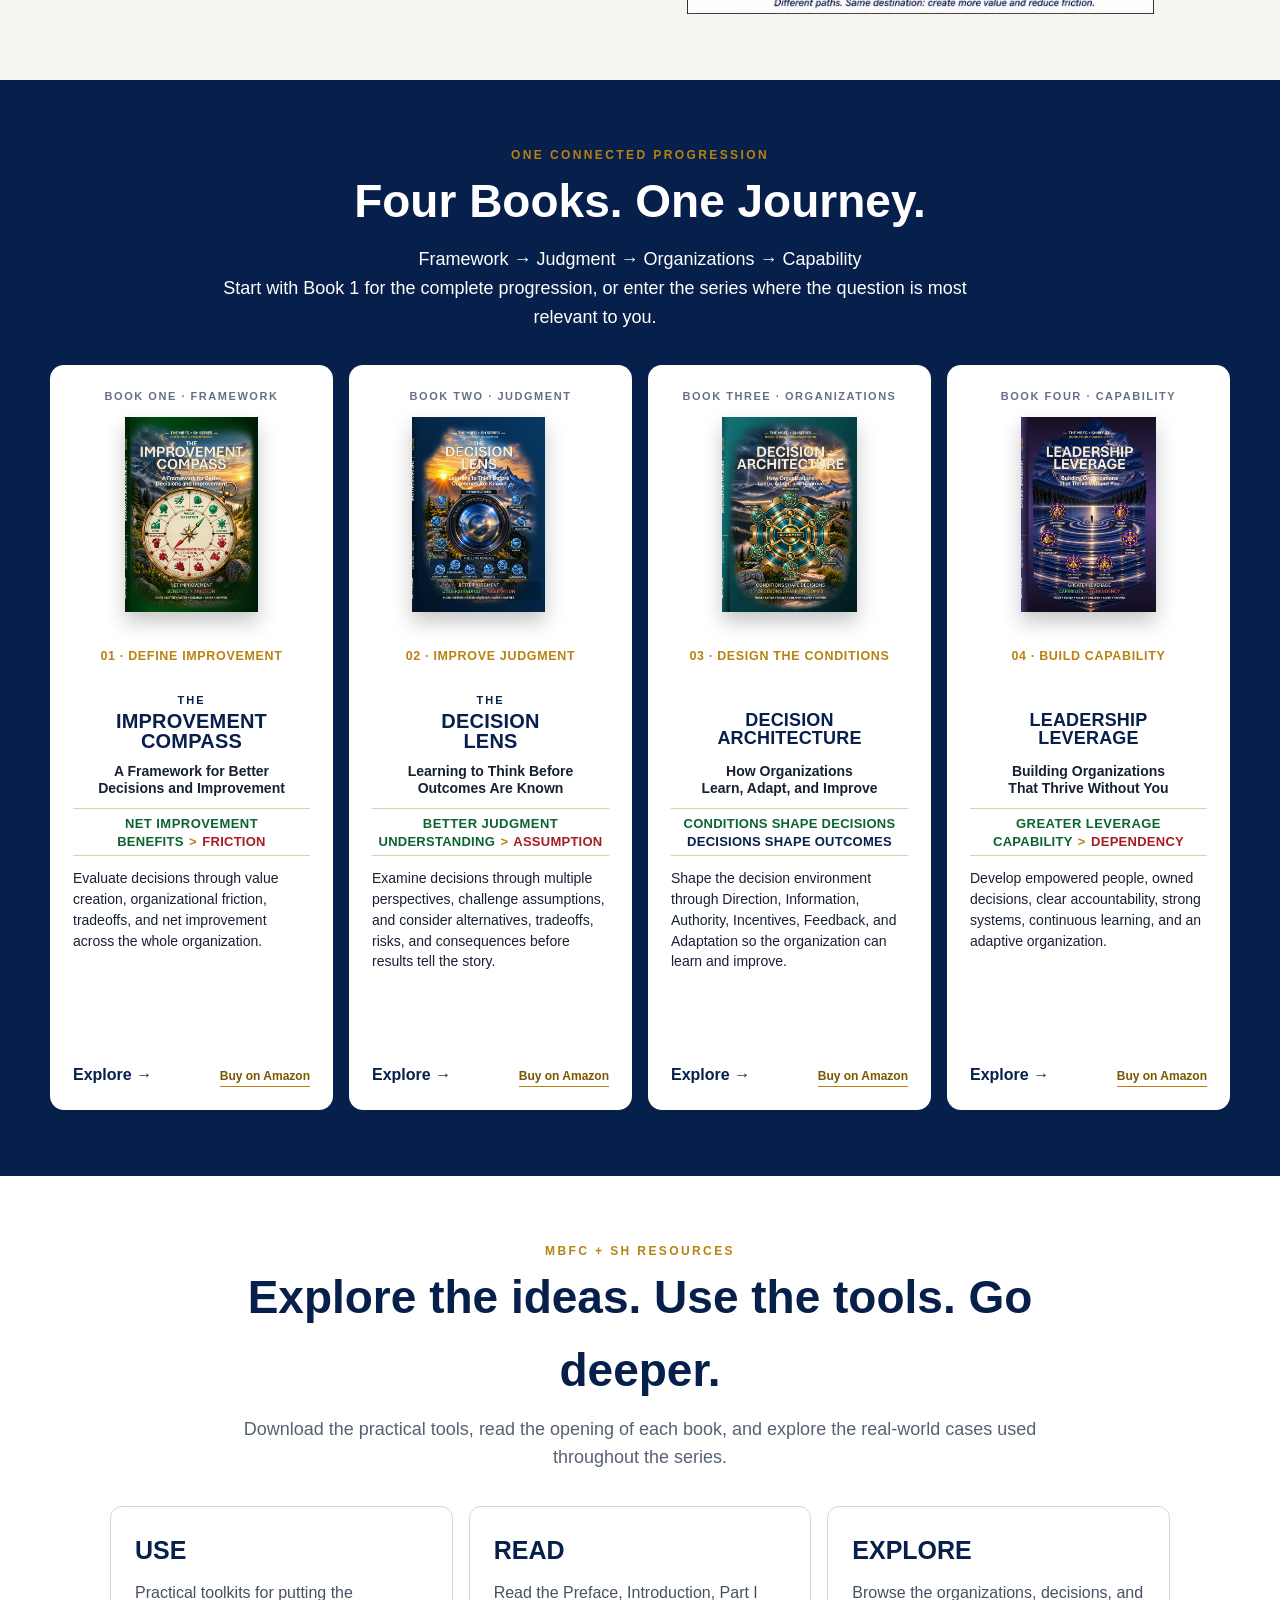
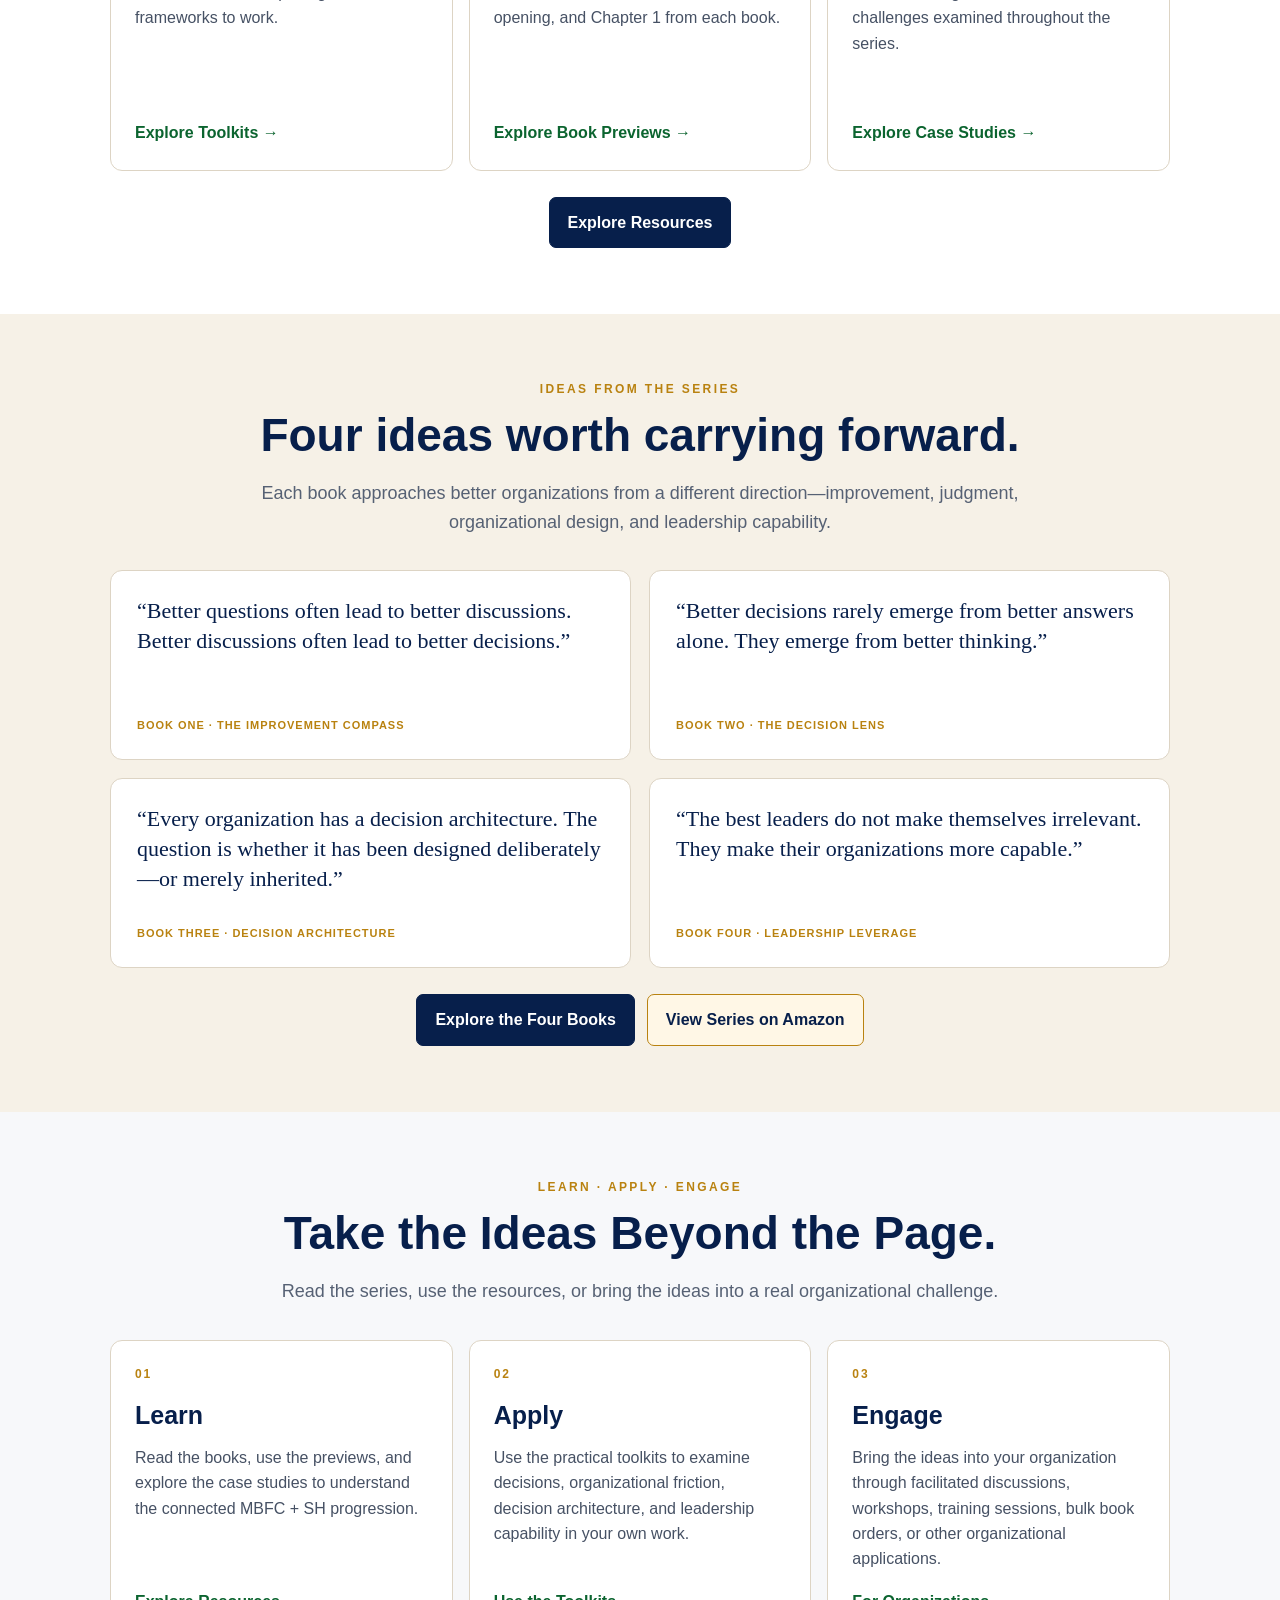
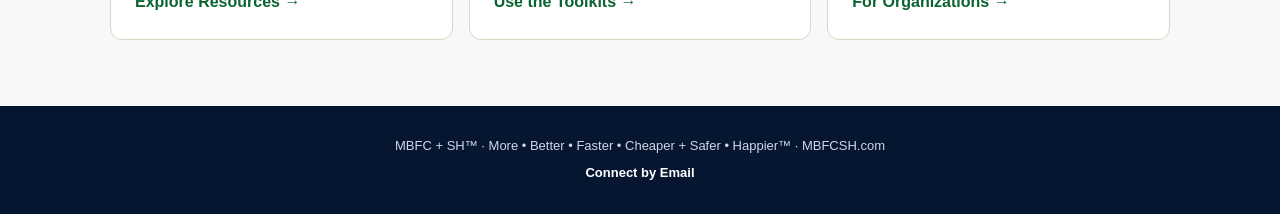
==== commit 0821b4b7: "Add files via upload" ====
--- a/index.html
+++ b/index.html
@@ -5,10 +5,10 @@
 <meta charset="utf-8"/><meta content="width=device-width,initial-scale=1" name="viewport"/>
 <title>MBFC + SH | Better Decisions. Less Friction. Better Organizations.</title>
 <meta content="The MBFC + SH Series by Daniel Nichols: The Improvement Compass, The Decision Lens, Decision Architecture, and Leadership Leverage." name="description"/>
-<link href="site.css" rel="stylesheet"/><link href="favicon.png" rel="icon" type="image/png"/>
+<link href="https://mbfcsh.com/" rel="canonical"/><link href="site.css" rel="stylesheet"/><link href="favicon.png" rel="icon" type="image/png"/>
 </head>
 <body>
-<nav class="top"><div class="wrap nav"><a class="brand" href="index.html"><img src="favicon.png" alt="" aria-hidden="true"><span>MBFC + SH</span></a><div class="booknav"><a class="active" href="index.html">Series</a><a href="book-1.html">01 Compass</a><a href="book-2.html">02 Lens</a><a href="book-3.html">03 Architecture</a><a href="book-4.html">04 Leverage</a></div><div class="utility"><a href="resources.html">Resources</a><a href="case-studies.html">Case Studies</a><a href="about.html">For Organizations</a></div></div></nav>
+<nav class="top"><div class="wrap nav"><a class="brand" href="index.html"><img src="favicon.png" alt="" aria-hidden="true"><span>MBFC + SH</span></a><div class="booknav"><a class="active" href="index.html">Series</a><a href="book-1.html">01 Compass</a><a href="book-2.html">02 Lens</a><a href="book-3.html">03 Architecture</a><a href="book-4.html">04 Leverage</a></div><div class="utility"><a href="resources.html">Resources</a><a href="case-studies.html">Case Studies</a><a href="organizations.html">For Organizations</a></div><details class="mobile-nav"><summary>Menu</summary><div class="mobile-nav-panel"><a class="active" href="index.html">Series</a><a href="book-1.html">01 Compass</a><a href="book-2.html">02 Lens</a><a href="book-3.html">03 Architecture</a><a href="book-4.html">04 Leverage</a><a href="resources.html">Resources</a><a href="case-studies.html">Case Studies</a><a href="organizations.html">For Organizations</a></div></details></div></nav>
 <header class="hero" id="top"><div class="wrap"><h1>MBFC + SH</h1><div class="strap">MORE • BETTER • FASTER • CHEAPER + SAFER • HAPPIER</div><h2>Better decisions. Less friction. Better organizations.</h2><p class="lead">MBFC + SH is a practical language for evaluating decisions by what they improve—and what friction they create. The four-book series extends that thinking into judgment, organizational design, and leadership capability.</p><p>For leaders, managers, and teams responsible for making decisions, improving work, and building stronger organizations.</p><div class="actions"><a class="btn primary" href="#framework">Explore the Series</a><a class="btn secondary" href="resources.html">Explore Resources</a></div><div aria-label="The four-book journey" class="hero-symbols"><div><img alt="Compass symbol for The Improvement Compass" src="MBFC+SH_B1_Icon_Compass(1).png"/><span>FRAMEWORK</span></div><div><img alt="Lens symbol for The Decision Lens" src="MBFC+SH_B2_Icon_Lens(1).png"/><span>JUDGMENT</span></div><div><img alt="Gear symbol for Decision Architecture" src="MBFC+SH_B3_Icon_Gear(1).png"/><span>ORGANIZATIONS</span></div><div><img alt="Ripple symbol for Leadership Leverage" src="MBFC+SH_B4_Icon_Ripple(2).png"/><span>CAPABILITY</span></div></div></div></header>
 <main>
 <section class="series-system" id="framework"><div class="wrap"><div class="section-title"><div class="eyebrow">The MBFC + SH Series</div><h2>Better organizations are built through connected decisions.</h2><p>Four books examine four connected questions—from defining improvement to building an organization capable of continuing it.</p></div><div aria-label="The MBFC + SH four-book progression" class="series-progression"><article><div class="series-step">01 · FRAMEWORK</div><h3>Define Improvement</h3><p>What outcomes are we actually trying to improve?</p></article><div aria-hidden="true" class="series-arrow">→</div><article><div class="series-step">02 · JUDGMENT</div><h3>Improve Judgment</h3><p>How should we decide before the outcome is known?</p></article><div aria-hidden="true" class="series-arrow">→</div><article><div class="series-step">03 · ORGANIZATIONS</div><h3>Design the Conditions</h3><p>What organizational conditions shape those decisions?</p></article><div aria-hidden="true" class="series-arrow">→</div><article><div class="series-step">04 · CAPABILITY</div><h3>Build Capability</h3><p>What can the organization eventually do without the leader?</p></article></div><div class="series-synthesis"><p><strong>Improvement</strong> provides the direction. <strong>Judgment</strong> improves the decision. <strong>Architecture</strong> shapes the environment. <strong>Leadership</strong> builds the capability to continue.</p></div></div></section><section class="cost"><div class="wrap cost-grid"><div class="cost-visual"><div class="cost-image-stage"><img alt="What’s the cost of this decision? MBFC + SH illustration" id="costImage" src="ChatGPT Image Jul 16, 2026, 05_05_32 PM.png"/></div><div class="cost-tabs"><button class="active" data-img="ChatGPT Image Jul 16, 2026, 05_05_32 PM.png">Balance</button><button data-img="ChatGPT Image Jul 16, 2026, 05_11_54 PM.png">Tradeoff</button><button data-img="ChatGPT Image Jul 16, 2026, 06_37_06 PM.png">Actuator</button><button data-img="ChatGPT Image Jul 16, 2026, 06_38_28 PM.png">Joint</button><button data-img="ChatGPT Image Jul 16, 2026, 06_44_32 PM.png">Inventory</button><button data-img="ChatGPT Image Jul 16, 2026, 06_46_07 PM.png">Waiting</button></div></div><div><div class="eyebrow">A Question Worth Asking</div><h2>What’s the <em>cost</em> of this decision?</h2><p style="font-size:18px">The visible price is rarely the entire consequence. Better decisions consider value, friction, tradeoffs, duration, significance, and effects across the whole system.</p><p>This question connects the practical examples throughout MBFC + SH with the deeper progression of the four books.</p></div></div></section><section class="common-direction" id="common-direction"><div class="wrap common-direction-grid"><div class="common-direction-copy"><div class="eyebrow">What MBFC + SH Means</div><h2>Many Methods. Common Direction.</h2><p class="common-direction-lead">Different approaches. Different tools. One shared purpose.</p><p>MBFC + SH does not replace Lean, Six Sigma, Theory of Constraints, safety, customer experience, or operational excellence. It provides a common language for examining what different approaches are ultimately trying to accomplish.</p><div class="common-direction-outcomes"><div><strong>Create more value</strong><span>More · Better · Faster · Cheaper · Safer · Happier</span></div><div><strong>Reduce friction</strong><span>Waste · Defects · Delays · Excess Cost · Risk · Frustration</span></div></div><p class="common-direction-close">The tools differ. The terminology differs. The direction is remarkably consistent.</p></div><figure class="common-direction-visual"><img alt="Many Methods. Common Direction. Different improvement approaches converge on MBFC + SH as a common language for creating more value and reducing organizational friction." src="B1_Many_Methods_Common_Direction.png"/></figure></div></section>
@@ -44,7 +44,7 @@
 <div class="engage-grid">
 <article class="engage-card"><div class="engage-number">01</div><h3>Learn</h3><p>Read the books, use the previews, and explore the case studies to understand the connected MBFC + SH progression.</p><a href="resources.html">Explore Resources →</a></article>
 <article class="engage-card"><div class="engage-number">02</div><h3>Apply</h3><p>Use the practical toolkits to examine decisions, organizational friction, decision architecture, and leadership capability in your own work.</p><a href="resources.html">Use the Toolkits →</a></article>
-<article class="engage-card"><div class="engage-number">03</div><h3>Engage</h3><p>For consulting, workshops, organizational discussions, bulk book orders, or other ways to bring MBFC + SH into your organization, start a conversation.</p><a href="mailto:hello@mbfcsh.com?subject=MBFC%20%2B%20SH%20Consulting%20and%20Engagement">Consulting &amp; Inquiries →</a></article>
+<article class="engage-card"><div class="engage-number">03</div><h3>Engage</h3><p>Bring the ideas into your organization through facilitated discussions, workshops, training sessions, bulk book orders, or other organizational applications.</p><a href="organizations.html">For Organizations →</a></article>
 </div>
 </div>
 </section>
--- a/site.css
+++ b/site.css
@@ -424,6 +424,39 @@
 .org-author-copy{max-width:760px;margin:0 auto;text-align:center}
 .org-author-copy h2{color:var(--navy);font-size:28px;margin:6px 0 8px}
 .org-author-copy p{color:#566174;margin:0}
-@media(max-width:900px){.org-four{grid-template-columns:1fr 1fr}.utility a[href="about.html"]{display:inline}}
+@media(max-width:900px){.org-four{grid-template-columns:1fr 1fr}}
 @media(max-width:700px){.utility a[href="case-studies.html"]{display:none}}
-@media(max-width:580px){.org-four{grid-template-columns:1fr}.org-sixcards .sixcard{min-height:0}.org-questions .sixcard{min-height:0}.utility a[href="about.html"]{display:none}}
+@media(max-width:580px){.org-four{grid-template-columns:1fr}.org-sixcards .sixcard{min-height:0}.org-questions .sixcard{min-height:0}}
+
+
+/* Accessible compact navigation for tablet and phone */
+.mobile-nav{display:none;position:relative;margin-left:18px}
+.mobile-nav summary{list-style:none;cursor:pointer;color:var(--navy);font-size:13px;font-weight:900;padding:10px 12px;border:1px solid var(--line);border-radius:8px;background:#fff}
+.mobile-nav summary::-webkit-details-marker{display:none}
+.mobile-nav summary::after{content:" +";color:var(--gold)}
+.mobile-nav[open] summary::after{content:" −"}
+.mobile-nav-panel{position:absolute;right:0;top:calc(100% + 9px);width:min(320px,calc(100vw - 26px));display:grid;background:#fff;border:1px solid var(--line);border-radius:12px;box-shadow:0 14px 36px rgba(7,31,75,.16);padding:8px;z-index:80}
+.mobile-nav-panel a{display:block;padding:10px 12px;border-radius:7px;color:var(--navy);font-size:13px;font-weight:800;text-decoration:none}
+.mobile-nav-panel a:hover{background:var(--cream)}
+.mobile-nav-panel a.active{background:var(--cream);position:relative}
+.mobile-nav-panel a.active::before{content:"";position:absolute;left:0;top:8px;bottom:8px;width:3px;background:var(--gold);border-radius:3px}
+@media(max-width:900px){.booknav,.utility{display:none!important}.mobile-nav{display:block}.nav{position:relative}.brand{margin-right:auto}}
+@media(max-width:580px){.mobile-nav{margin-left:10px}.mobile-nav summary{font-size:12px;padding:8px 10px}.mobile-nav-panel{top:calc(100% + 7px)}}
+
+/* Fine-tune Book 2 cover optical centering in the four-book series grid. */
+.journey-grid #book2 .journey-cover img{transform:translateX(-12px)}
+@media(max-width:900px){.journey-grid #book2 .journey-cover img{transform:none}}
+
+
+/* Editorial manuscript artwork for text-led utility pages */
+.page-feature-visual{max-width:820px;margin:30px auto 0}
+.page-feature-visual img{display:block;width:100%;height:auto;max-height:430px;object-fit:cover;border-radius:12px;box-shadow:0 14px 34px rgba(7,31,75,.10)}
+.case-feature-visual{max-width:900px}
+@media(max-width:700px){.page-feature-visual{margin-top:22px}.page-feature-visual img{max-height:320px;border-radius:9px}}
+/* Final polish — keep four-book equations on their intended single lines. */
+.journey-grid .book-equation{
+  font-family:"Arial Narrow","Aptos Narrow","Roboto Condensed","Helvetica Neue Condensed",Arial,Helvetica,sans-serif;
+  font-stretch:condensed;
+  letter-spacing:.02em;
+}
+.journey-grid .book-equation .equation-outcome{letter-spacing:.035em}
